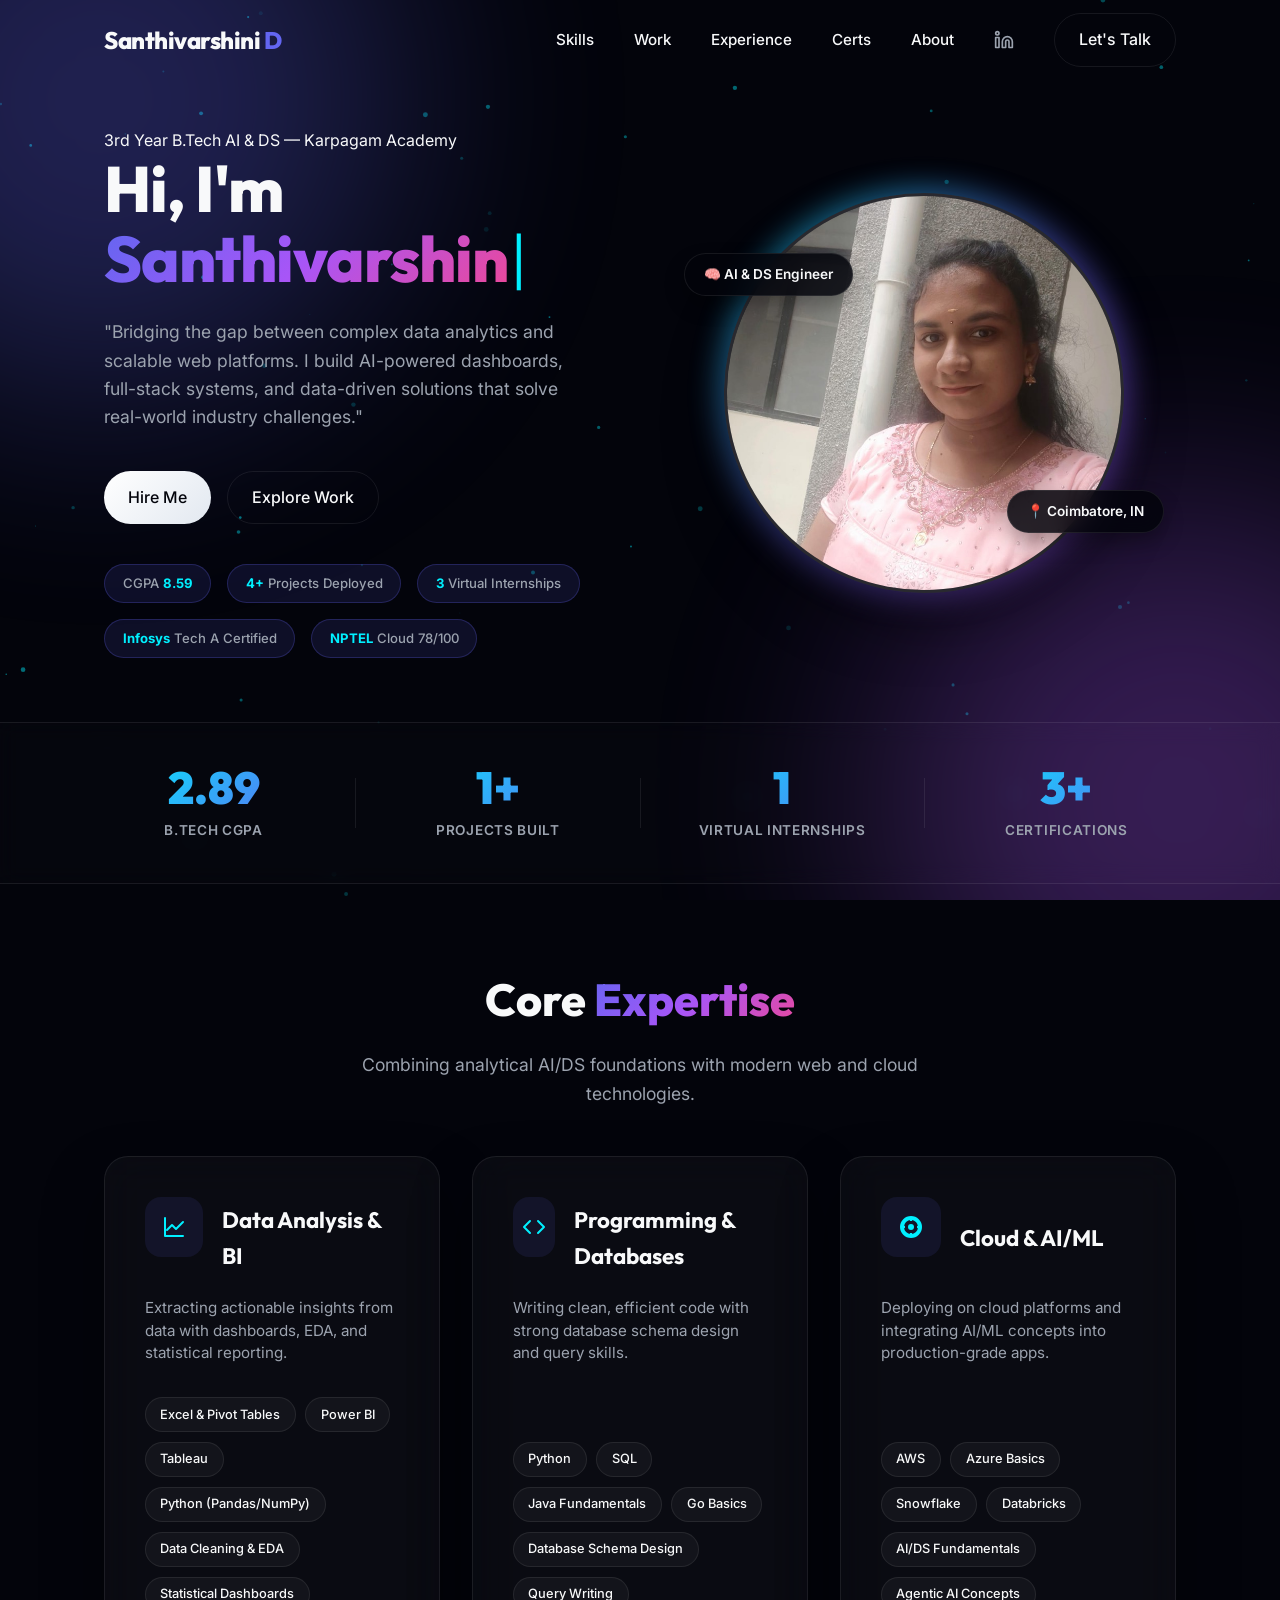
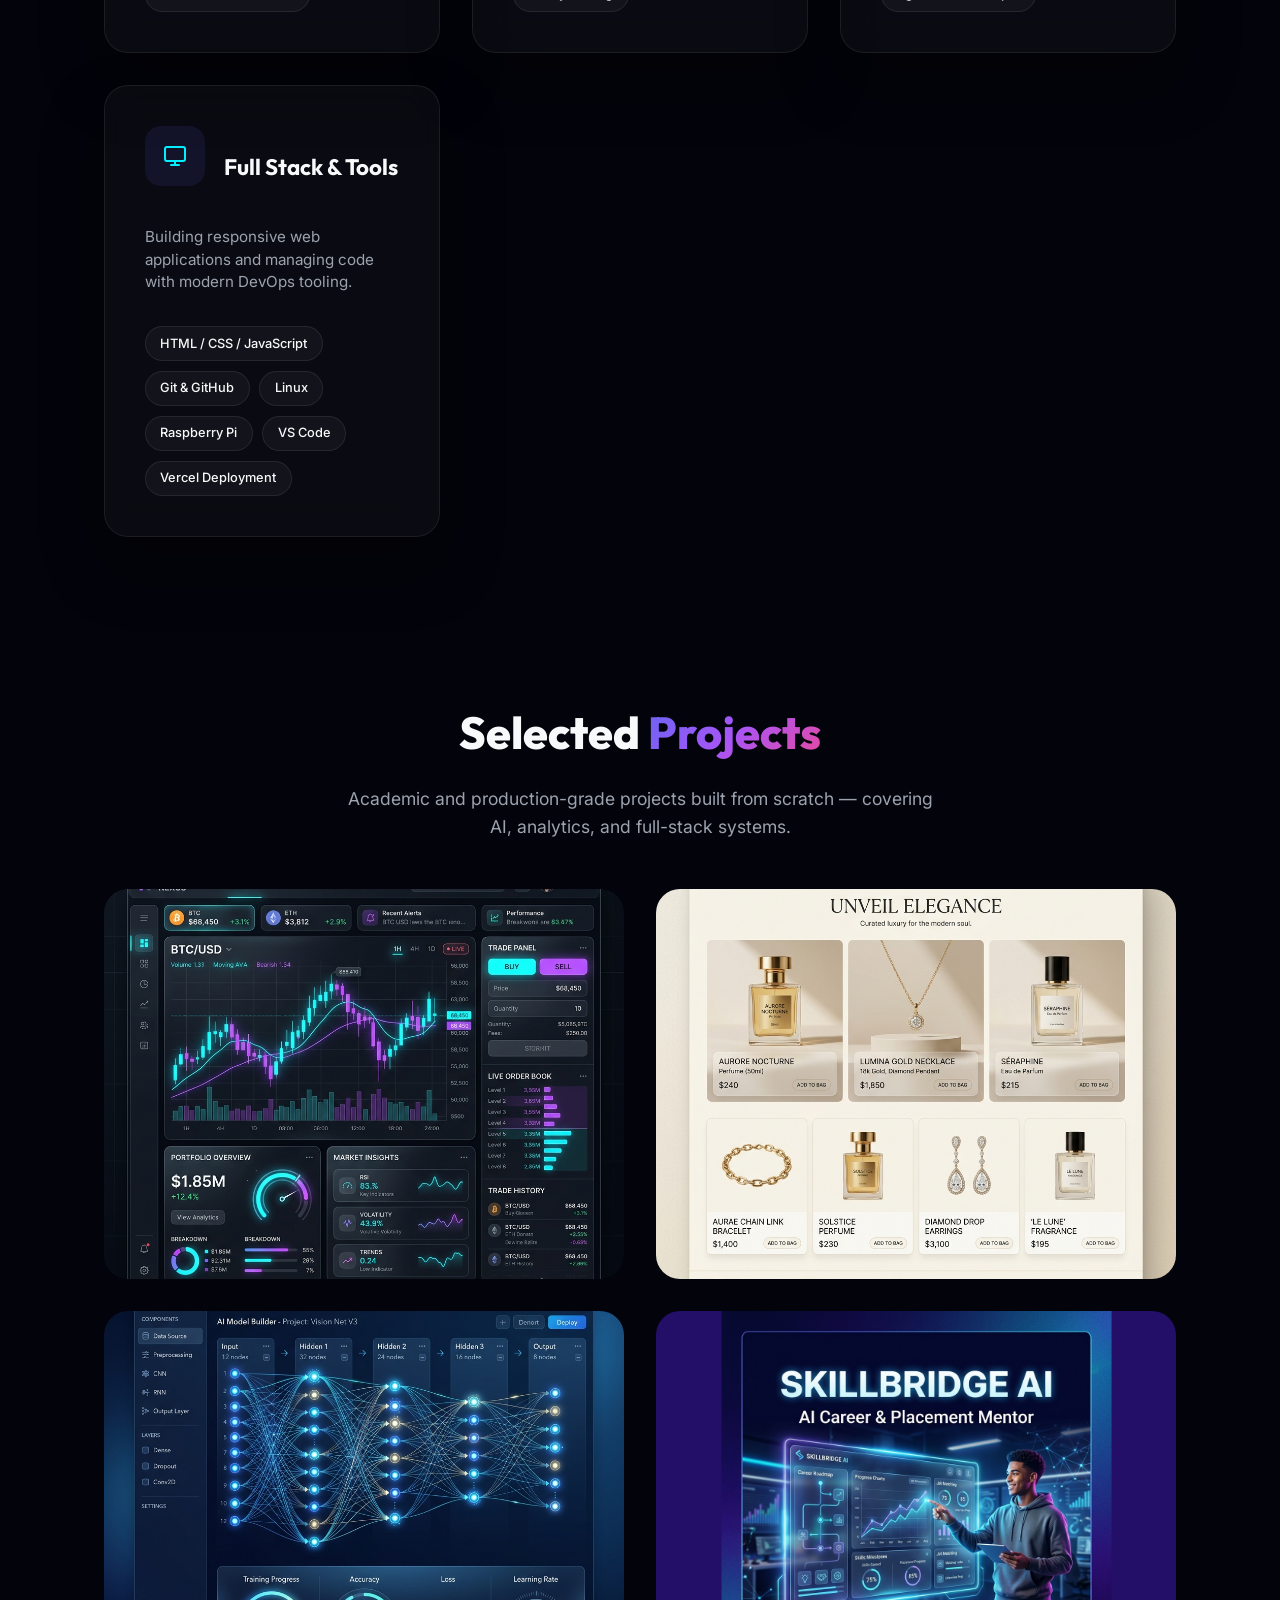
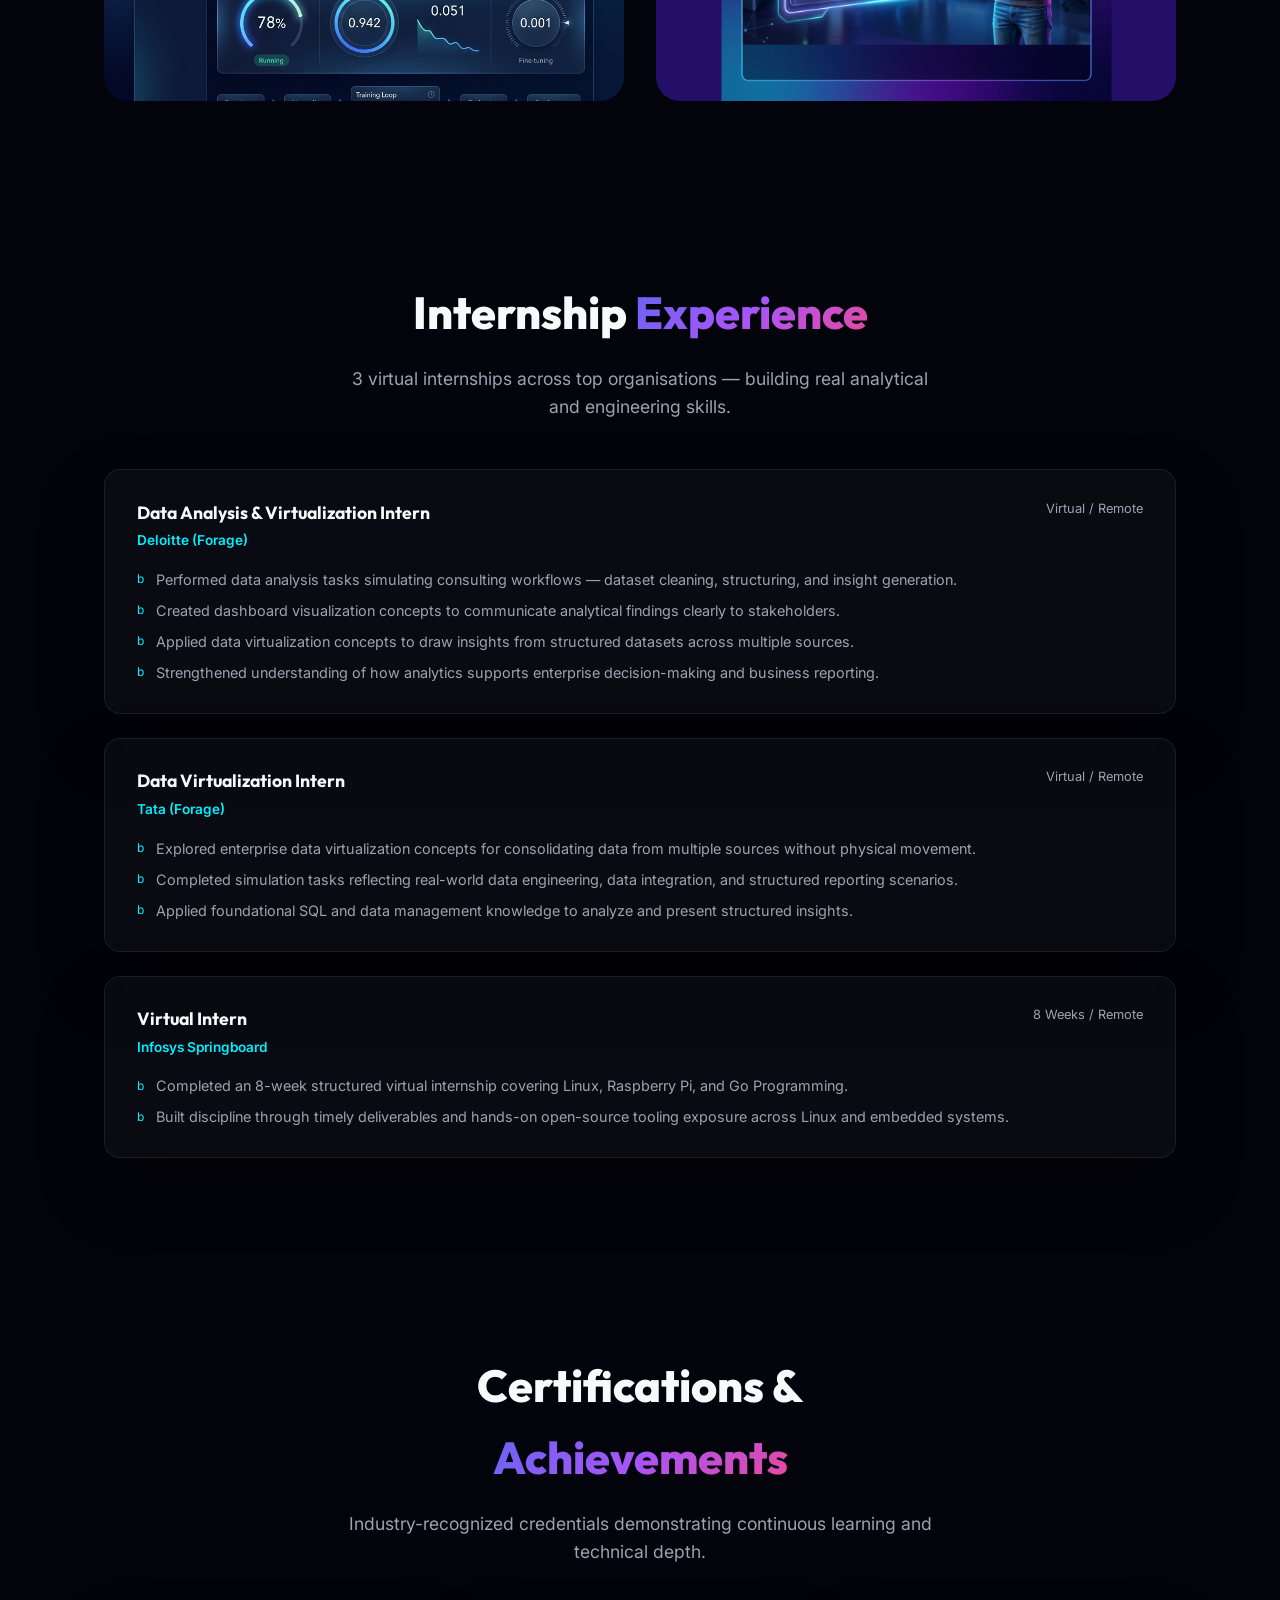
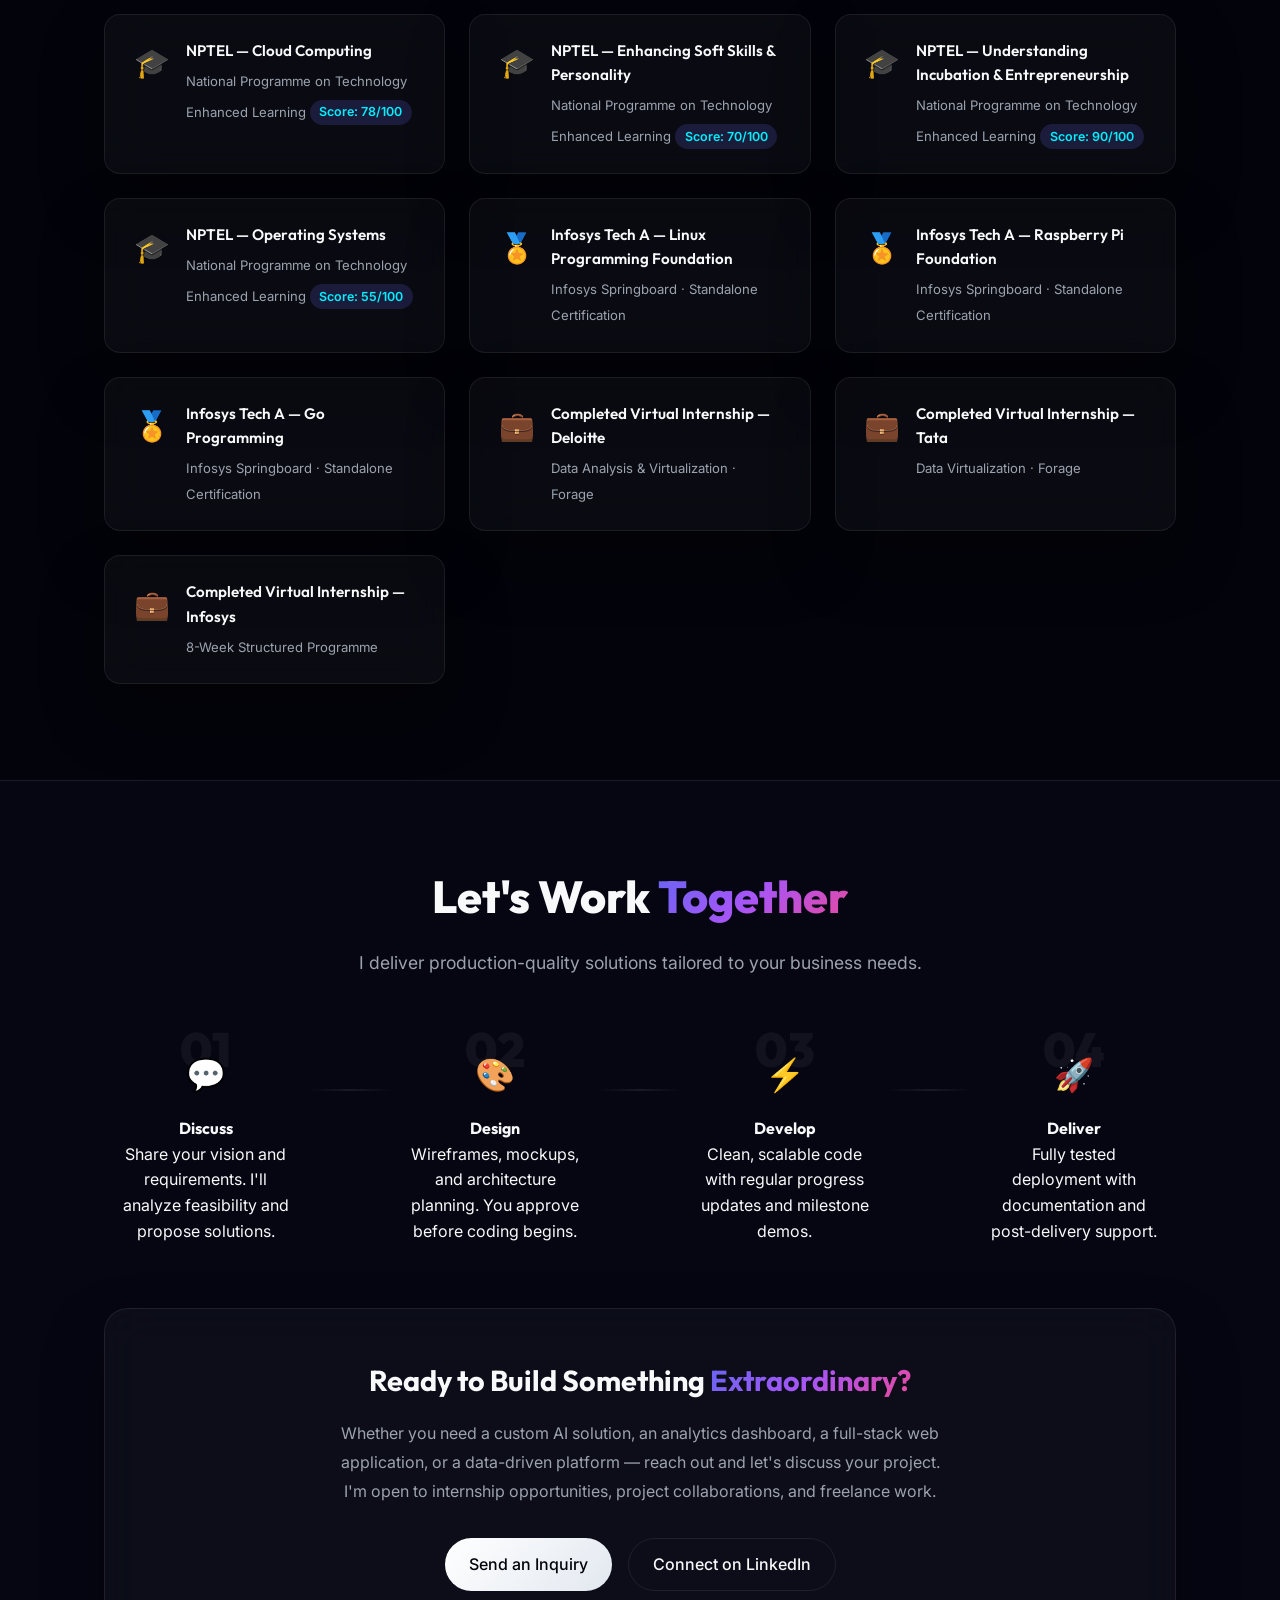
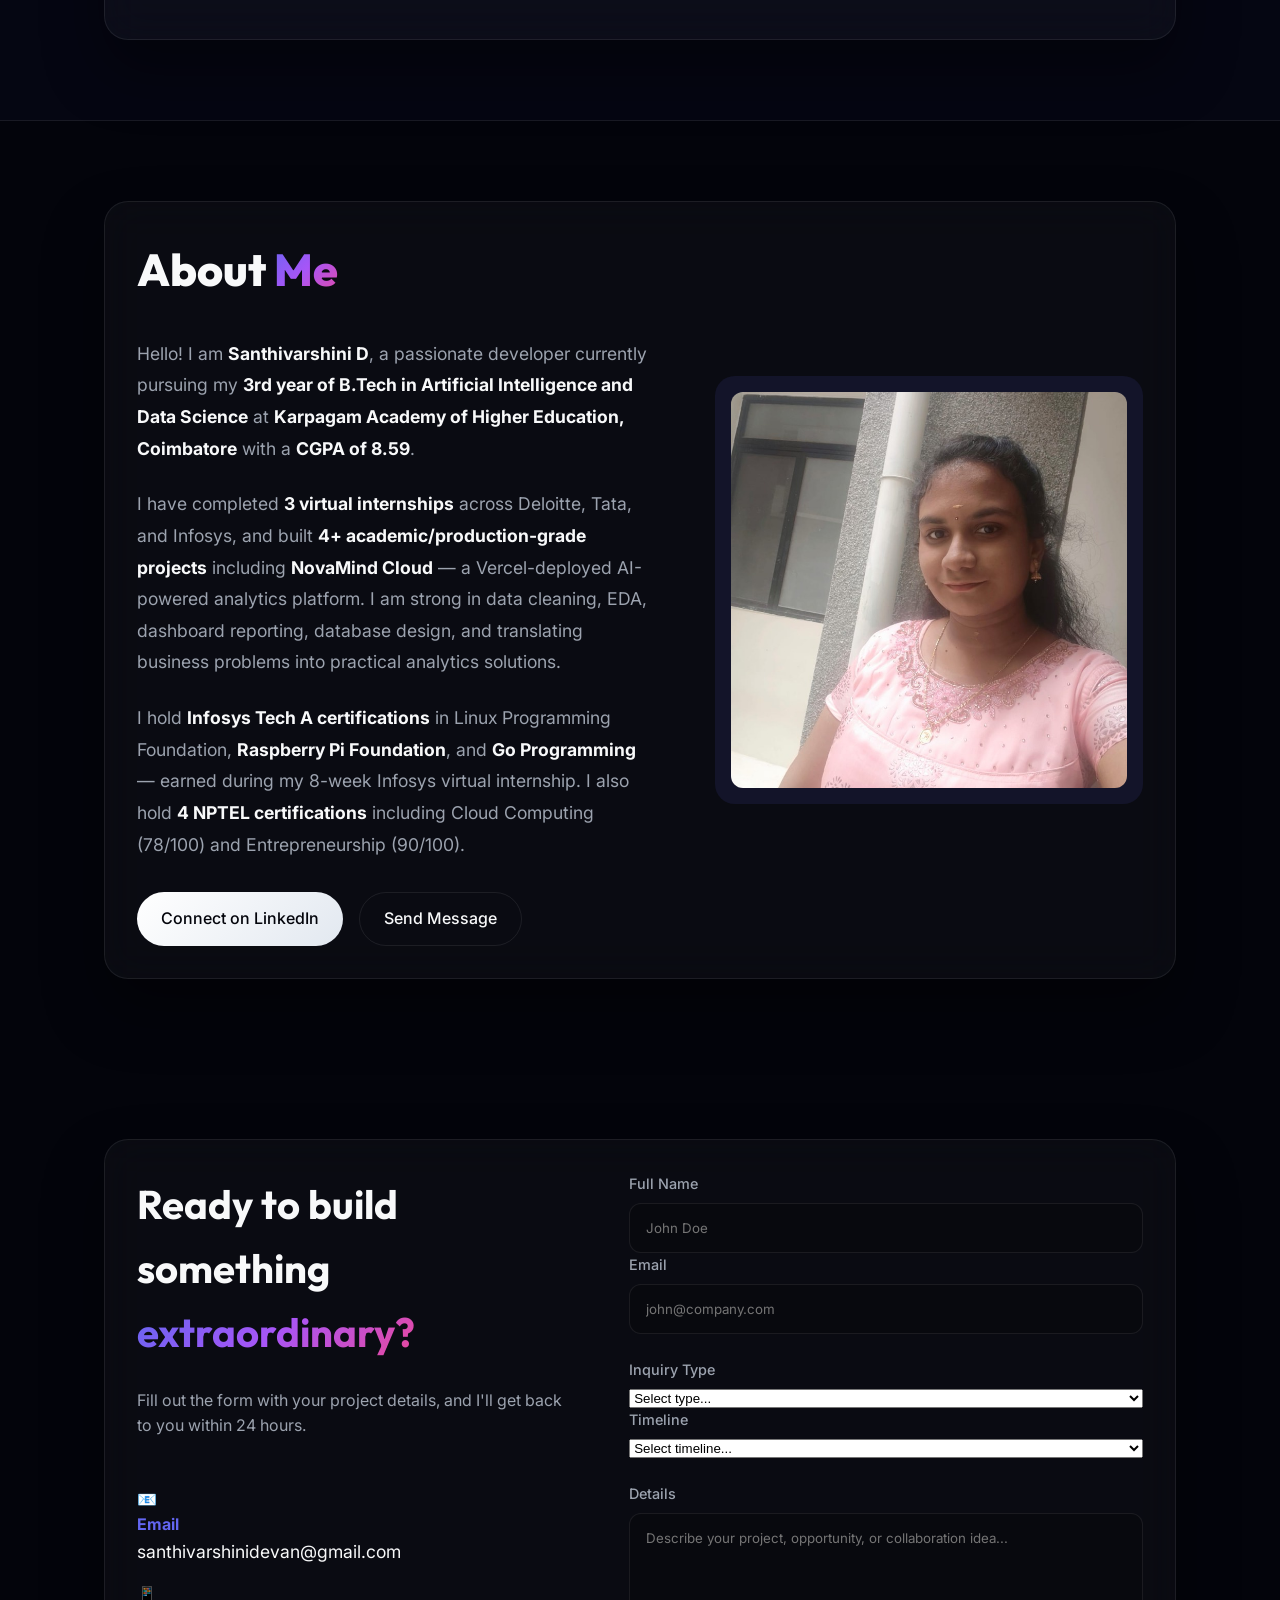
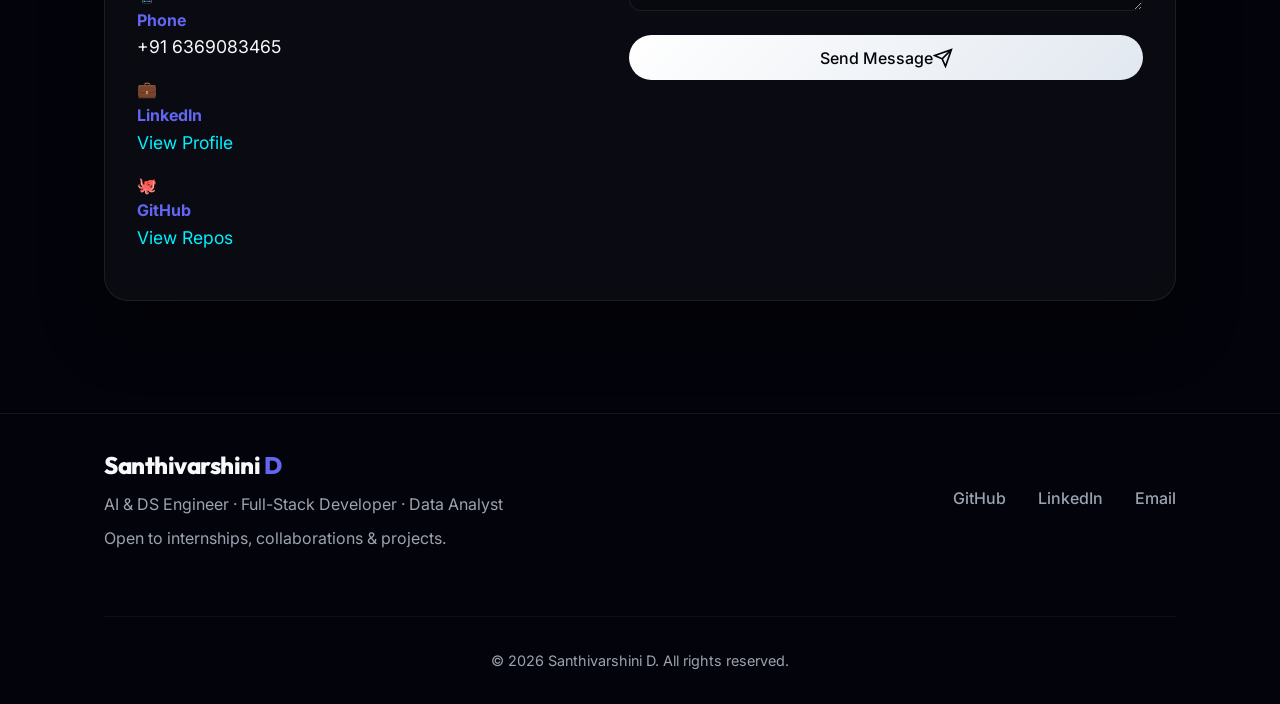
==== index.html @ 45c8119d "fix: Digital Civics MERN stack; Infosys Tech A certs as standalone" ====
<!DOCTYPE html>
<html lang="en" class="scroll-smooth">
<head>
    <meta charset="UTF-8">
    <meta name="viewport" content="width=device-width, initial-scale=1.0">
    <meta name="description" content="Santhivarshini D — AI & Data Science Engineer. Python, SQL, Power BI, Tableau, AWS, full-stack developer. CGPA 8.59 | Coimbatore, India.">
    <meta name="keywords" content="AI engineer, data scientist, web developer, Coimbatore, machine learning, full stack developer, Python developer India, NovaMind Cloud">
    <meta name="author" content="Santhivarshini D">
    
    <!-- Open Graph / LinkedIn -->
    <meta property="og:type" content="website">
    <meta property="og:url" content="https://portfolio-eight-sepia-17.vercel.app/">
    <meta property="og:title" content="Santhivarshini D | AI & Data Science Engineer">
    <meta property="og:description" content="3rd-year B.Tech AI & DS student with hands-on experience in Python, SQL, Power BI, Tableau, AWS, and full-stack development. NovaMind Cloud creator.">
    <meta property="og:image" content="https://dsv2007.github.io/portfolio/profile_avatar.jpg">
    
    <!-- Twitter Card -->
    <meta name="twitter:card" content="summary_large_image">
    <meta name="twitter:title" content="Santhivarshini D | AI & Data Science Engineer">
    <meta name="twitter:description" content="AI/ML solutions, data dashboards, and full-stack web apps.">
    <meta name="twitter:image" content="https://dsv2007.github.io/portfolio/profile_avatar.jpg">
    
    <!-- Canonical -->
    <link rel="canonical" href="https://portfolio-eight-sepia-17.vercel.app/">
    
    <title>Santhivarshini D | AI & Data Science Engineer</title>
    
    <!-- JSON-LD Structured Data -->
    <script type="application/ld+json">
    {
        "@context": "https://schema.org",
        "@type": "Person",
        "name": "Santhivarshini D",
        "url": "https://portfolio-eight-sepia-17.vercel.app/",
        "image": "https://dsv2007.github.io/portfolio/profile_avatar.jpg",
        "jobTitle": "AI & Data Science Engineer",
        "alumniOf": {
            "@type": "EducationalOrganization",
            "name": "Karpagam Academy of Higher Education"
        },
        "knowsAbout": ["Artificial Intelligence", "Data Science", "Machine Learning", "Web Development", "Python", "SQL", "Power BI"],
        "sameAs": [
            "https://www.linkedin.com/in/santhivarshini-d-66b705324",
            "https://github.com/dsv2007"
        ]
    }
    </script>
    
    <!-- Google Fonts -->
    <link rel="preconnect" href="https://fonts.googleapis.com">
    <link rel="preconnect" href="https://fonts.gstatic.com" crossorigin>
    <link href="https://fonts.googleapis.com/css2?family=Inter:wght@300;400;500;600&family=Outfit:wght@400;600;800;900&display=swap" rel="stylesheet">
    <!-- Local CSS -->
    <link rel="stylesheet" href="css/style.css">

    <style>
        /* Certifications Section */
        .certifications { padding: 6rem 0; }
        .cert-grid {
            display: grid;
            grid-template-columns: repeat(auto-fill, minmax(280px, 1fr));
            gap: 1.5rem;
            margin-top: 3rem;
        }
        .cert-card {
            padding: 1.5rem 1.8rem;
            border-radius: 1rem;
            display: flex;
            align-items: flex-start;
            gap: 1rem;
            transition: transform 0.3s ease, box-shadow 0.3s ease;
        }
        .cert-card:hover { transform: translateY(-4px); box-shadow: 0 8px 30px rgba(99,102,241,0.25); }
        .cert-icon { font-size: 1.8rem; flex-shrink: 0; margin-top: 0.1rem; }
        .cert-body { flex: 1; }
        .cert-body strong { display: block; font-family: 'Outfit', sans-serif; font-weight: 600; color: var(--text-main); margin-bottom: 0.3rem; font-size: 0.95rem; }
        .cert-body span { font-size: 0.82rem; color: var(--text-muted); }
        .cert-score { display: inline-block; margin-top: 0.4rem; font-size: 0.78rem; padding: 0.15rem 0.6rem; border-radius: 999px; background: rgba(99,102,241,0.18); color: var(--accent-neon); font-weight: 600; }

        /* Internship Section */
        .internships { padding: 6rem 0; }
        .intern-list { display: flex; flex-direction: column; gap: 1.5rem; margin-top: 3rem; }
        .intern-card { padding: 1.8rem 2rem; border-radius: 1rem; }
        .intern-header { display: flex; justify-content: space-between; align-items: flex-start; flex-wrap: wrap; gap: 0.5rem; margin-bottom: 1rem; }
        .intern-title { font-family: 'Outfit', sans-serif; font-size: 1.1rem; font-weight: 700; color: var(--text-main); }
        .intern-company { font-size: 0.85rem; color: var(--accent-neon); font-weight: 600; margin-top: 0.2rem; }
        .intern-meta { font-size: 0.8rem; color: var(--text-muted); text-align: right; }
        .intern-card ul { list-style: none; padding: 0; margin: 0; display: flex; flex-direction: column; gap: 0.5rem; }
        .intern-card ul li { font-size: 0.9rem; color: var(--text-muted); padding-left: 1.2rem; position: relative; }
        .intern-card ul li::before { content: 'b'; position: absolute; left: 0; color: var(--accent-neon); font-size: 0.75rem; top: 0.1rem; }

        /* Hire Me CTA Box */
        .hire-cta-box {
            margin-top: 3rem;
            padding: 3rem 2.5rem;
            border-radius: 1.5rem;
            text-align: center;
        }
        .hire-cta-box h3 { font-family: 'Outfit', sans-serif; font-size: 1.8rem; color: var(--text-main); margin-bottom: 1rem; }
        .hire-cta-box p { color: var(--text-muted); max-width: 600px; margin: 0 auto 2rem; line-height: 1.8; }
        .hire-cta-box .btn-group { display: flex; gap: 1rem; justify-content: center; flex-wrap: wrap; }

        /* Achievement pills */
        .achievements-bar { display: flex; flex-wrap: wrap; gap: 1rem; margin-top: 2.5rem; }
        .achievement-pill { padding: 0.5rem 1.1rem; border-radius: 999px; background: rgba(99,102,241,0.12); border: 1px solid rgba(99,102,241,0.25); font-size: 0.82rem; color: var(--text-muted); font-weight: 500; }
        .achievement-pill span { color: var(--accent-neon); font-weight: 700; }
    </style>
</head>
<body>
    <!-- Particle Canvas Background -->
    <canvas id="particle-canvas"></canvas>

    <!-- Abstract Ambient Background -->
    <div class="ambient-bg">
        <div class="glow glow-1"></div>
        <div class="glow glow-2"></div>
    </div>

    <!-- Page Load Overlay -->
    <div class="page-loader" id="pageLoader">
        <div class="loader-content">
            <div class="loader-ring"></div>
            <span class="loader-text">S<span class="gradient-text">D</span></span>
        </div>
    </div>

    <!-- Header / Navbar -->
    <header class="navbar" id="navbar">
        <div class="container nav-container">
            <a href="#" class="logo">Santhivarshini<span> D</span></a>
            <nav class="nav-links">
                <a href="#services">Skills</a>
                <a href="#portfolio">Work</a>
                <a href="#internships">Experience</a>
                <a href="#certifications">Certs</a>
                <a href="#about">About</a>
                <a href="https://www.linkedin.com/in/santhivarshini-d-66b705324" target="_blank" class="nav-linkedin-link" title="LinkedIn Profile">
                    <svg width="20" height="20" viewBox="0 0 24 24" fill="none" stroke="currentColor" stroke-width="2" stroke-linecap="round" stroke-linejoin="round"><path d="M16 8a6 6 0 0 1 6 6v7h-4v-7a2 2 0 0 0-2-2 2 2 0 0 0-2 2v7h-4v-7a6 6 0 0 1 6-6z"/><rect x="2" y="9" width="4" height="12"/><circle cx="4" cy="4" r="2"/></svg>
                </a>
                <a href="#contact" class="btn btn-outline">Let's Talk</a>
            </nav>
            <div class="mobile-menu-btn">
                <span></span>
                <span></span>
                <span></span>
            </div>
        </div>
    </header>

    <!-- Hero Section -->
    <section id="hero" class="hero">
        <div class="container hero-content">
            <div class="hero-text reveal-up">
                <div class="available-badge">
                    <span class="pulse-dot"></span>
                    <span>3rd Year B.Tech AI &amp; DS — Karpagam Academy</span>
                </div>
                <h1 class="hero-title">Hi, I'm <br><span class="gradient-text" id="typewriter"></span><span class="type-cursor">|</span></h1>
                <p class="hero-subtitle">"Bridging the gap between complex data analytics and scalable web platforms. I build AI-powered dashboards, full-stack systems, and data-driven solutions that solve real-world industry challenges."</p>
                <div class="hero-cta">
                    <a href="#hire-me" class="btn btn-primary btn-glow">Hire Me</a>
                    <a href="#portfolio" class="btn btn-secondary">Explore Work</a>
                </div>
                <div class="achievements-bar">
                    <div class="achievement-pill">CGPA <span>8.59</span></div>
                    <div class="achievement-pill"><span>4+</span> Projects Deployed</div>
                    <div class="achievement-pill"><span>3</span> Virtual Internships</div>
                    <div class="achievement-pill"><span>Infosys</span> Tech A Certified</div>
                    <div class="achievement-pill"><span>NPTEL</span> Cloud 78/100</div>
                </div>
            </div>
            <div class="hero-visual reveal-up" style="transition-delay: 0.2s;">
                <div class="profile-card-wrapper">
                    <div class="profile-glow-ring"></div>
                    <div class="glass-card profile-card">
                        <img src="profile_avatar.jpg" alt="Santhivarshini D" class="profile-img">
                    </div>
                    <div class="floating-badge badge-top">
                        <span>&#x1F9E0; AI &amp; DS Engineer</span>
                    </div>
                    <div class="floating-badge badge-bottom">
                        <span>&#x1F4CD; Coimbatore, IN</span>
                    </div>
                </div>
            </div>
        </div>
    </section>

    <!-- Metrics Section -->
    <section id="metrics" class="metrics-bar">
        <div class="container metrics-container reveal-up">
            <div class="metric-item">
                <strong class="metric-value" data-target="8.59" data-decimal="true">0</strong>
                <span class="metric-label">B.Tech CGPA</span>
            </div>
            <div class="metric-divider"></div>
            <div class="metric-item">
                <strong class="metric-value" data-target="4" data-suffix="+">0</strong>
                <span class="metric-label">Projects Built</span>
            </div>
            <div class="metric-divider"></div>
            <div class="metric-item">
                <strong class="metric-value" data-target="3" data-suffix="">0</strong>
                <span class="metric-label">Virtual Internships</span>
            </div>
            <div class="metric-divider"></div>
            <div class="metric-item">
                <strong class="metric-value" data-target="10" data-suffix="+">0</strong>
                <span class="metric-label">Certifications</span>
            </div>
        </div>
    </section>

    <!-- Services & Expertise Section -->
    <section id="services" class="services">
        <div class="container">
            <div class="section-header reveal-up">
                <h2 class="section-title">Core <span class="gradient-text">Expertise</span></h2>
                <p class="section-desc">Combining analytical AI/DS foundations with modern web and cloud technologies.</p>
            </div>
            
            <div class="expertise-matrix">
                <!-- Data Analysis & BI -->
                <div class="expertise-card glass-card reveal-up tilt-card">
                    <div class="expertise-header">
                        <div class="icon-wrapper">
                            <svg width="24" height="24" viewBox="0 0 24 24" fill="none" class="neon-icon"><path d="M21 21H3V3m18 4l-7 7-4-4-5 5" stroke="currentColor" stroke-width="2" stroke-linecap="round" stroke-linejoin="round"/></svg>
                        </div>
                        <h3>Data Analysis &amp; BI</h3>
                    </div>
                    <p class="expertise-desc">Extracting actionable insights from data with dashboards, EDA, and statistical reporting.</p>
                    <div class="skills-list">
                        <span class="skill-tag">Excel &amp; Pivot Tables</span>
                        <span class="skill-tag">Power BI</span>
                        <span class="skill-tag">Tableau</span>
                        <span class="skill-tag">Python (Pandas/NumPy)</span>
                        <span class="skill-tag">Data Cleaning &amp; EDA</span>
                        <span class="skill-tag">Statistical Dashboards</span>
                    </div>
                </div>
                
                <!-- Programming & Databases -->
                <div class="expertise-card glass-card reveal-up tilt-card" style="transition-delay: 0.1s;">
                    <div class="expertise-header">
                        <div class="icon-wrapper">
                            <svg width="24" height="24" viewBox="0 0 24 24" fill="none" class="neon-icon"><path d="M16 18l6-6-6-6M8 6l-6 6 6 6" stroke="currentColor" stroke-width="2" stroke-linecap="round" stroke-linejoin="round"/></svg>
                        </div>
                        <h3>Programming &amp; Databases</h3>
                    </div>
                    <p class="expertise-desc">Writing clean, efficient code with strong database schema design and query skills.</p>
                    <div class="skills-list">
                        <span class="skill-tag">Python</span>
                        <span class="skill-tag">SQL</span>
                        <span class="skill-tag">Java Fundamentals</span>
                        <span class="skill-tag">Go Basics</span>
                        <span class="skill-tag">Database Schema Design</span>
                        <span class="skill-tag">Query Writing</span>
                    </div>
                </div>
                
                <!-- Cloud & AI/ML -->
                <div class="expertise-card glass-card reveal-up tilt-card" style="transition-delay: 0.2s;">
                    <div class="expertise-header">
                        <div class="icon-wrapper">
                            <svg width="24" height="24" viewBox="0 0 24 24" fill="none" class="neon-icon"><path d="M12 2a10 10 0 1 0 10 10A10 10 0 0 0 12 2zm0 18a8 8 0 1 1 8-8 8 8 0 0 1-8 8z" stroke="currentColor" stroke-width="2"/><circle cx="12" cy="12" r="3" fill="currentColor"/><path d="M12 2v4M12 18v4M2 12h4M18 12h4" stroke="currentColor" stroke-width="2"/></svg>
                        </div>
                        <h3>Cloud &amp; AI/ML</h3>
                    </div>
                    <p class="expertise-desc">Deploying on cloud platforms and integrating AI/ML concepts into production-grade apps.</p>
                    <div class="skills-list">
                        <span class="skill-tag">AWS</span>
                        <span class="skill-tag">Azure Basics</span>
                        <span class="skill-tag">Snowflake</span>
                        <span class="skill-tag">Databricks</span>
                        <span class="skill-tag">AI/DS Fundamentals</span>
                        <span class="skill-tag">Agentic AI Concepts</span>
                    </div>
                </div>

                <!-- Full Stack & Tools -->
                <div class="expertise-card glass-card reveal-up tilt-card" style="transition-delay: 0.3s;">
                    <div class="expertise-header">
                        <div class="icon-wrapper">
                            <svg width="24" height="24" viewBox="0 0 24 24" fill="none" class="neon-icon"><rect x="2" y="3" width="20" height="14" rx="2" stroke="currentColor" stroke-width="2"/><path d="M8 21h8M12 17v4" stroke="currentColor" stroke-width="2" stroke-linecap="round"/></svg>
                        </div>
                        <h3>Full Stack &amp; Tools</h3>
                    </div>
                    <p class="expertise-desc">Building responsive web applications and managing code with modern DevOps tooling.</p>
                    <div class="skills-list">
                        <span class="skill-tag">HTML / CSS / JavaScript</span>
                        <span class="skill-tag">Git &amp; GitHub</span>
                        <span class="skill-tag">Linux</span>
                        <span class="skill-tag">Raspberry Pi</span>
                        <span class="skill-tag">VS Code</span>
                        <span class="skill-tag">Vercel Deployment</span>
                    </div>
                </div>
            </div>
        </div>
    </section>

    <!-- Portfolio / Projects Section -->
    <section id="portfolio" class="portfolio">
        <div class="container">
            <div class="section-header reveal-up">
                <h2 class="section-title">Selected <span class="gradient-text">Projects</span></h2>
                <p class="section-desc">Academic and production-grade projects built from scratch — covering AI, analytics, and full-stack systems.</p>
            </div>
            <div class="portfolio-grid">
                <!-- NovaMind Cloud -->
                <div class="portfolio-item reveal-up tilt-card">
                    <img src="projects/nova/thumbnail.png" alt="NovaMind Cloud — AI-Powered BI Analytics Dashboard" loading="lazy">
                    <div class="portfolio-overlay">
                        <div class="portfolio-content">
                            <h3>NovaMind Cloud</h3>
                            <p>AI-Powered BI &amp; Analytics Dashboard</p>
                            <a href="#portfolio" class="btn btn-outline-light view-project-btn" data-project="nova">View Project</a>
                        </div>
                    </div>
                </div>
                <!-- E-Voting System -->
                <div class="portfolio-item reveal-up tilt-card" style="transition-delay: 0.1s;">
                    <img src="projects/aura/thumbnail.png" alt="E-Voting System — Python SQL Full Stack" loading="lazy">
                    <div class="portfolio-overlay">
                        <div class="portfolio-content">
                            <h3>E-Voting System</h3>
                            <p>Python / SQL / Full-Stack</p>
                            <a href="#portfolio" class="btn btn-outline-light view-project-btn" data-project="evoting">View Project</a>
                        </div>
                    </div>
                </div>
                <!-- Digital Civics System -->
                <div class="portfolio-item reveal-up tilt-card" style="transition-delay: 0.2s;">
                    <img src="projects/synapse/thumbnail.png" alt="Digital Civics System — MERN Stack" loading="lazy">
                    <div class="portfolio-overlay">
                        <div class="portfolio-content">
                            <h3>Digital Civics System</h3>
                            <p>MongoDB / Express / React / Node.js</p>
                            <a href="#portfolio" class="btn btn-outline-light view-project-btn" data-project="civics">View Project</a>
                        </div>
                    </div>
                </div>
                <!-- Personal Portfolio -->
                <div class="portfolio-item reveal-up tilt-card">
                    <img src="projects/skillbridge/thumbnail.png" alt="Personal Portfolio Website" loading="lazy">
                    <div class="portfolio-overlay">
                        <div class="portfolio-content">
                            <h3>Personal Portfolio</h3>
                            <p>HTML / CSS / JavaScript / GitHub</p>
                            <a href="#portfolio" class="btn btn-outline-light view-project-btn" data-project="portfolio">View Project</a>
                        </div>
                    </div>
                </div>
            </div>
        </div>
    </section>

    <!-- Internship Experience Section -->
    <section id="internships" class="internships">
        <div class="container">
            <div class="section-header reveal-up">
                <h2 class="section-title">Internship <span class="gradient-text">Experience</span></h2>
                <p class="section-desc">3 virtual internships across top organisations — building real analytical and engineering skills.</p>
            </div>
            <div class="intern-list">
                <!-- Deloitte -->
                <div class="intern-card glass-card reveal-up">
                    <div class="intern-header">
                        <div>
                            <div class="intern-title">Data Analysis &amp; Virtualization Intern</div>
                            <div class="intern-company">Deloitte (Forage)</div>
                        </div>
                        <div class="intern-meta">Virtual / Remote</div>
                    </div>
                    <ul>
                        <li>Performed data analysis tasks simulating consulting workflows — dataset cleaning, structuring, and insight generation.</li>
                        <li>Created dashboard visualization concepts to communicate analytical findings clearly to stakeholders.</li>
                        <li>Applied data virtualization concepts to draw insights from structured datasets across multiple sources.</li>
                        <li>Strengthened understanding of how analytics supports enterprise decision-making and business reporting.</li>
                    </ul>
                </div>
                <!-- Tata -->
                <div class="intern-card glass-card reveal-up" style="transition-delay: 0.1s;">
                    <div class="intern-header">
                        <div>
                            <div class="intern-title">Data Virtualization Intern</div>
                            <div class="intern-company">Tata (Forage)</div>
                        </div>
                        <div class="intern-meta">Virtual / Remote</div>
                    </div>
                    <ul>
                        <li>Explored enterprise data virtualization concepts for consolidating data from multiple sources without physical movement.</li>
                        <li>Completed simulation tasks reflecting real-world data engineering, data integration, and structured reporting scenarios.</li>
                        <li>Applied foundational SQL and data management knowledge to analyze and present structured insights.</li>
                    </ul>
                </div>
                <!-- Infosys -->
                <div class="intern-card glass-card reveal-up" style="transition-delay: 0.2s;">
                    <div class="intern-header">
                        <div>
                            <div class="intern-title">Virtual Intern</div>
                            <div class="intern-company">Infosys Springboard</div>
                        </div>
                        <div class="intern-meta">8 Weeks / Remote</div>
                    </div>
                    <ul>
                        <li>Completed an 8-week structured virtual internship covering Linux, Raspberry Pi, and Go Programming.</li>
                        <li>Built discipline through timely deliverables and hands-on open-source tooling exposure across Linux and embedded systems.</li>
                    </ul>
                </div>
            </div>
        </div>
    </section>

    <!-- Certifications & Achievements Section -->
    <section id="certifications" class="certifications">
        <div class="container">
            <div class="section-header reveal-up">
                <h2 class="section-title">Certifications &amp; <span class="gradient-text">Achievements</span></h2>
                <p class="section-desc">Industry-recognized credentials demonstrating continuous learning and technical depth.</p>
            </div>
            <div class="cert-grid reveal-up">
                <div class="cert-card glass-card">
                    <div class="cert-icon">&#x1F393;</div>
                    <div class="cert-body">
                        <strong>NPTEL — Cloud Computing</strong>
                        <span>National Programme on Technology Enhanced Learning</span>
                        <div class="cert-score">Score: 78/100</div>
                    </div>
                </div>
                <div class="cert-card glass-card">
                    <div class="cert-icon">&#x1F393;</div>
                    <div class="cert-body">
                        <strong>NPTEL — Enhancing Soft Skills &amp; Personality</strong>
                        <span>National Programme on Technology Enhanced Learning</span>
                        <div class="cert-score">Score: 70/100</div>
                    </div>
                </div>
                <div class="cert-card glass-card">
                    <div class="cert-icon">&#x1F393;</div>
                    <div class="cert-body">
                        <strong>NPTEL — Understanding Incubation &amp; Entrepreneurship</strong>
                        <span>National Programme on Technology Enhanced Learning</span>
                        <div class="cert-score">Score: 90/100</div>
                    </div>
                </div>
                <div class="cert-card glass-card">
                    <div class="cert-icon">&#x1F393;</div>
                    <div class="cert-body">
                        <strong>NPTEL — Operating Systems</strong>
                        <span>National Programme on Technology Enhanced Learning</span>
                        <div class="cert-score">Score: 55/100</div>
                    </div>
                </div>
                <div class="cert-card glass-card">
                    <div class="cert-icon">&#x1F3C5;</div>
                    <div class="cert-body">
                        <strong>Infosys Tech A — Linux Programming Foundation</strong>
                        <span>Infosys Springboard · Standalone Certification</span>
                    </div>
                </div>
                <div class="cert-card glass-card">
                    <div class="cert-icon">&#x1F3C5;</div>
                    <div class="cert-body">
                        <strong>Infosys Tech A — Raspberry Pi Foundation</strong>
                        <span>Infosys Springboard · Standalone Certification</span>
                    </div>
                </div>
                <div class="cert-card glass-card">
                    <div class="cert-icon">&#x1F3C5;</div>
                    <div class="cert-body">
                        <strong>Infosys Tech A — Go Programming</strong>
                        <span>Infosys Springboard · Standalone Certification</span>
                    </div>
                </div>
                <div class="cert-card glass-card">
                    <div class="cert-icon">&#x1F4BC;</div>
                    <div class="cert-body">
                        <strong>Completed Virtual Internship — Deloitte</strong>
                        <span>Data Analysis &amp; Virtualization · Forage</span>
                    </div>
                </div>
                <div class="cert-card glass-card">
                    <div class="cert-icon">&#x1F4BC;</div>
                    <div class="cert-body">
                        <strong>Completed Virtual Internship — Tata</strong>
                        <span>Data Virtualization · Forage</span>
                    </div>
                </div>
                <div class="cert-card glass-card">
                    <div class="cert-icon">&#x1F4BC;</div>
                    <div class="cert-body">
                        <strong>Completed Virtual Internship — Infosys</strong>
                        <span>8-Week Structured Programme</span>
                    </div>
                </div>
            </div>
        </div>
    </section>

    <!-- Hire Me CTA Section (pricing removed) -->
    <section id="hire-me" class="hire-me-section">
        <div class="container">
            <div class="section-header reveal-up">
                <h2 class="section-title">Let's Work <span class="gradient-text">Together</span></h2>
                <p class="section-desc">I deliver production-quality solutions tailored to your business needs.</p>
            </div>

            <!-- Process Steps -->
            <div class="process-steps reveal-up">
                <div class="process-step">
                    <div class="step-number">01</div>
                    <div class="step-icon">&#x1F4AC;</div>
                    <h4>Discuss</h4>
                    <p>Share your vision and requirements. I'll analyze feasibility and propose solutions.</p>
                </div>
                <div class="process-connector"></div>
                <div class="process-step">
                    <div class="step-number">02</div>
                    <div class="step-icon">&#x1F3A8;</div>
                    <h4>Design</h4>
                    <p>Wireframes, mockups, and architecture planning. You approve before coding begins.</p>
                </div>
                <div class="process-connector"></div>
                <div class="process-step">
                    <div class="step-number">03</div>
                    <div class="step-icon">&#x26A1;</div>
                    <h4>Develop</h4>
                    <p>Clean, scalable code with regular progress updates and milestone demos.</p>
                </div>
                <div class="process-connector"></div>
                <div class="process-step">
                    <div class="step-number">04</div>
                    <div class="step-icon">&#x1F680;</div>
                    <h4>Deliver</h4>
                    <p>Fully tested deployment with documentation and post-delivery support.</p>
                </div>
            </div>

            <!-- CTA Box (replaces pricing) -->
            <div class="hire-cta-box glass-card reveal-up">
                <h3>Ready to Build Something <span class="gradient-text">Extraordinary?</span></h3>
                <p>Whether you need a custom AI solution, an analytics dashboard, a full-stack web application, or a data-driven platform — reach out and let's discuss your project. I'm open to internship opportunities, project collaborations, and freelance work.</p>
                <div class="btn-group">
                    <a href="#contact" class="btn btn-primary btn-glow">Send an Inquiry</a>
                    <a href="https://www.linkedin.com/in/santhivarshini-d-66b705324" target="_blank" class="btn btn-outline">Connect on LinkedIn</a>
                </div>
            </div>
        </div>
    </section>

    <!-- About Section -->
    <section id="about" class="about">
        <div class="container">
            <div class="about-wrapper glass-card reveal-up">
                <div class="about-content">
                    <h2 class="section-title" style="text-align: left; margin-bottom: 2rem;">About <span class="gradient-text">Me</span></h2>
                    <p class="about-text">
                        Hello! I am <strong>Santhivarshini D</strong>, a passionate developer currently pursuing my <strong>3rd year of B.Tech in Artificial Intelligence and Data Science</strong> at <strong>Karpagam Academy of Higher Education, Coimbatore</strong> with a <strong>CGPA of 8.59</strong>.
                    </p>
                    <p class="about-text">
                        I have completed <strong>3 virtual internships</strong> across Deloitte, Tata, and Infosys, and built <strong>4+ academic/production-grade projects</strong> including <strong>NovaMind Cloud</strong> — a Vercel-deployed AI-powered analytics platform. I am strong in data cleaning, EDA, dashboard reporting, database design, and translating business problems into practical analytics solutions.
                    </p>
                    <p class="about-text">
                        I hold <strong>Infosys Tech A certifications</strong> in Linux Programming Foundation, <strong>Raspberry Pi Foundation</strong>, and <strong>Go Programming</strong> — earned during my 8-week Infosys virtual internship. I also hold <strong>4 NPTEL certifications</strong> including Cloud Computing (78/100) and Entrepreneurship (90/100).
                    </p>
                    <div class="hero-cta" style="margin-top: 2rem; display: flex; gap: 1rem; flex-wrap: wrap;">
                        <a href="https://www.linkedin.com/in/santhivarshini-d-66b705324" target="_blank" class="btn btn-primary">Connect on LinkedIn</a>
                        <a href="#contact" class="btn btn-secondary">Send Message</a>
                    </div>
                </div>
                <div class="about-image">
                    <img src="profile_avatar.jpg" alt="Santhivarshini D" loading="lazy">
                </div>
            </div>
        </div>
    </section>

    <!-- Contact Section -->
    <section id="contact" class="contact">
        <div class="container">
            <div class="contact-wrapper glass-card reveal-up">
                <div class="contact-info">
                    <h2>Ready to build something<br><span class="gradient-text">extraordinary?</span></h2>
                    <p>Fill out the form with your project details, and I'll get back to you within 24 hours.</p>
                    <div class="contact-details">
                        <div class="contact-detail-item">
                            <span class="contact-icon">&#x1F4E7;</span>
                            <div>
                                <strong>Email</strong>
                                <p>santhivarshinidevan@gmail.com</p>
                            </div>
                        </div>
                        <div class="contact-detail-item">
                            <span class="contact-icon">&#x1F4F1;</span>
                            <div>
                                <strong>Phone</strong>
                                <p>+91 6369083465</p>
                            </div>
                        </div>
                        <div class="contact-detail-item">
                            <span class="contact-icon">&#x1F4BC;</span>
                            <div>
                                <strong>LinkedIn</strong>
                                <p><a href="https://www.linkedin.com/in/santhivarshini-d-66b705324" target="_blank" style="color: var(--accent-neon);">View Profile</a></p>
                            </div>
                        </div>
                        <div class="contact-detail-item">
                            <span class="contact-icon">&#x1F419;</span>
                            <div>
                                <strong>GitHub</strong>
                                <p><a href="https://github.com/dsv2007" target="_blank" style="color: var(--accent-neon);">View Repos</a></p>
                            </div>
                        </div>
                    </div>
                </div>
                <div class="contact-form-container">
                    <form action="https://formsubmit.co/santhivarshinidevan@gmail.com" method="POST" class="contact-form" id="contactForm">
                        <input type="hidden" name="_subject" value="New Inquiry — Santhivarshini Portfolio">
                        <input type="hidden" name="_captcha" value="false">
                        <input type="hidden" name="_template" value="table">
                        <input type="hidden" name="_next" value="https://dsv2007.github.io/portfolio/thankyou.html">
                        
                        <div class="form-row">
                            <div class="input-group">
                                <label for="name">Full Name</label>
                                <input type="text" name="name" id="name" placeholder="John Doe" required>
                            </div>
                            <div class="input-group">
                                <label for="email">Email</label>
                                <input type="email" name="email" id="email" placeholder="john@company.com" required>
                            </div>
                        </div>
                        <div class="form-row">
                            <div class="input-group">
                                <label for="project-type">Inquiry Type</label>
                                <select name="project_type" id="project-type" required>
                                    <option value="" disabled selected>Select type...</option>
                                    <option value="Internship / Job Opportunity">Internship / Job Opportunity</option>
                                    <option value="Project Collaboration">Project Collaboration</option>
                                    <option value="Website Development">Website Development</option>
                                    <option value="AI/ML Solution">AI / Machine Learning Solution</option>
                                    <option value="Data Dashboard">Data Dashboard / Analytics</option>
                                    <option value="Full-Stack Web App">Full-Stack Web Application</option>
                                    <option value="Other">Other</option>
                                </select>
                            </div>
                            <div class="input-group">
                                <label for="budget">Timeline</label>
                                <select name="timeline" id="budget">
                                    <option value="" disabled selected>Select timeline...</option>
                                    <option value="Immediately">Immediately</option>
                                    <option value="Within 1 week">Within 1 week</option>
                                    <option value="Within 1 month">Within 1 month</option>
                                    <option value="Flexible">Flexible</option>
                                </select>
                            </div>
                        </div>
                        <div class="input-group">
                            <label for="message">Details</label>
                            <textarea name="message" id="message" rows="4" placeholder="Describe your project, opportunity, or collaboration idea..." required></textarea>
                        </div>
                        <button type="submit" class="btn btn-primary btn-glow w-100" id="submitBtn">
                            <span>Send Message</span>
                            <svg width="20" height="20" viewBox="0 0 24 24" fill="none" stroke="currentColor" stroke-width="2"><path d="M22 2L11 13M22 2l-7 20-4-9-9-4 20-7z"/></svg>
                        </button>
                    </form>
                </div>
            </div>
        </div>
    </section>

    <!-- Footer -->
    <footer class="footer">
        <div class="container footer-container">
            <div class="footer-brand">
                <a href="#" class="logo">Santhivarshini<span> D</span></a>
                <p>AI &amp; DS Engineer · Full-Stack Developer · Data Analyst</p>
                <p class="footer-tagline">Open to internships, collaborations &amp; projects.</p>
            </div>
            <div class="footer-links">
                <a href="https://github.com/dsv2007" target="_blank">GitHub</a>
                <a href="https://www.linkedin.com/in/santhivarshini-d-66b705324" target="_blank">LinkedIn</a>
                <a href="mailto:santhivarshinidevan@gmail.com">Email</a>
            </div>
            <div class="footer-copyright">
                <p>&copy; 2026 Santhivarshini D. All rights reserved.</p>
            </div>
        </div>
    </footer>

    <!-- Project Modal Overlay -->
    <div id="project-modal" class="modal">
        <div class="modal-backdrop"></div>
        <div class="modal-content glass-card">
            <button class="close-modal">&times;</button>
            <div class="modal-body">
                <div class="modal-image">
                    <img id="modal-img" src="" alt="Project Image">
                </div>
                <div class="modal-info">
                    <h2 id="modal-title" class="section-title" style="text-align: left; margin-bottom: 1rem; font-size: 2.2rem; color: var(--text-main);"></h2>
                    <p id="modal-desc" style="color: var(--text-muted); margin-bottom: 2rem; line-height: 1.8; font-size: 1.1rem;"></p>
                    
                    <div style="margin-bottom: 2rem;">
                        <h4 style="margin-bottom: 1rem; color: var(--text-main); font-family: 'Outfit', sans-serif;">Technologies:</h4>
                        <div id="modal-tags" style="display: flex; gap: 0.5rem; flex-wrap: wrap;"></div>
                    </div>

                    <div style="display: flex; gap: 1rem; margin-top: auto;">
                        <a href="#" id="modal-live-link" target="_blank" class="btn btn-primary">Live Site</a>
                        <a href="#" id="modal-github-link" target="_blank" class="btn btn-outline">GitHub Repo</a>
                    </div>
                </div>
            </div>
        </div>
    </div>

    <!-- Local JS -->
    <script src="js/main.js"></script>

    <script>
    // Updated project data matching resume
    window.projectData = {
        nova: {
            title: "NovaMind Cloud",
            desc: "A Vercel-hosted AI-powered analytics platform that converts datasets and AI-generated outputs into statistical summaries and dashboard-ready insights. Built using Python, Pandas, and NumPy for data cleaning, EDA, transformation, and analytical processing. Designed reporting workflows aligned with Power BI/Tableau-style dashboard presentation for faster decision-making.",
            tags: ["Python", "Pandas", "NumPy", "Power BI Style", "Vercel", "AI/ML"],
            img: "projects/nova/thumbnail.png",
            live: "#",
            github: "https://github.com/dsv2007"
        },
        evoting: {
            title: "E-Voting System",
            desc: "Designed a SQL database schema for voters, candidates, and vote tallying with data integrity checks. Implemented backend logic for registration, validation, and vote processing. Applied SQL queries for structured storage, retrieval, and reporting of voting data.",
            tags: ["Python", "SQL", "Database Design", "Full Stack", "Data Integrity"],
            img: "projects/aura/thumbnail.png",
            live: "#",
            github: "https://github.com/dsv2007"
        },
        civics: {
            title: "Digital Civics System",
            desc: "A full-stack MERN application built to manage citizen queries, petitions, and structured information access. Developed using MongoDB for data storage, Express.js for backend APIs, React.js for the frontend UI, and Node.js as the runtime. Built features focused on organizing user input, managing records, and improving access to civic information.",
            tags: ["MongoDB", "Express.js", "React.js", "Node.js", "MERN Stack", "Full Stack"],
            img: "projects/synapse/thumbnail.png",
            live: "#",
            github: "https://github.com/dsv2007"
        },
        portfolio: {
            title: "Personal Portfolio Website",
            desc: "Designed and deployed a responsive portfolio to showcase projects, certifications, and technical skills. Managed source code using Git and GitHub, demonstrating version control and project documentation practice. Deployed on Vercel for production-grade hosting.",
            tags: ["HTML5", "CSS3", "JavaScript", "Git", "GitHub", "Vercel"],
            img: "projects/skillbridge/thumbnail.png",
            live: "https://portfolio-eight-sepia-17.vercel.app/",
            github: "https://github.com/dsv2007"
        }
    };
    </script>
</body>
</html>
---- css/style.css ----
/* ==========================================================================
   Design System & Variables
   ========================================================================== */
:root {
    /* Colors */
    --bg-color: #03040b;
    --text-main: #f8f9fa;
    --text-muted: #9ca3af;
    
    /* Accents */
    --accent-primary: #6366f1;
    --accent-secondary: #a855f7;
    --accent-tertiary: #ec4899;
    --accent-neon: #00f0ff;
    
    /* Gradients */
    --gradient-primary: linear-gradient(135deg, var(--accent-primary), var(--accent-secondary), var(--accent-tertiary));
    
    /* Layout */
    --nav-height: 80px;
    --container-width: 1200px;
    
    /* Effects */
    --glass-bg: rgba(255, 255, 255, 0.03);
    --glass-border: rgba(255, 255, 255, 0.08);
    --transition-smooth: 0.4s cubic-bezier(0.16, 1, 0.3, 1);
}

/* ==========================================================================
   Base Styles
   ========================================================================== */
* {
    margin: 0;
    padding: 0;
    box-sizing: border-box;
    scroll-behavior: smooth;
}

body {
    font-family: 'Inter', sans-serif;
    background-color: var(--bg-color);
    color: var(--text-main);
    line-height: 1.6;
    overflow-x: hidden;
}

h1, h2, h3, h4, h5, h6, .logo {
    font-family: 'Outfit', sans-serif;
}

a {
    text-decoration: none;
    color: inherit;
    transition: var(--transition-smooth);
}

ul {
    list-style: none;
}

img {
    max-width: 100%;
    height: auto;
    display: block;
}

.container {
    max-width: var(--container-width);
    margin: 0 auto;
    padding: 0 5%;
}

/* Typography Utility */
.gradient-text {
    background: var(--gradient-primary);
    -webkit-background-clip: text;
    background-clip: text;
    color: transparent;
    display: inline-block;
}

/* ==========================================================================
   Ambient Background
   ========================================================================== */
.ambient-bg {
    position: fixed;
    top: 0;
    left: 0;
    width: 100vw;
    height: 100vh;
    z-index: -1;
    overflow: hidden;
    pointer-events: none;
}

.glow {
    position: absolute;
    width: 600px;
    height: 600px;
    border-radius: 50%;
    filter: blur(120px);
    opacity: 0.3;
    animation: drift 20s infinite alternate ease-in-out;
}

.glow-1 {
    top: -200px;
    left: -200px;
    background: var(--accent-primary);
}

.glow-2 {
    bottom: -200px;
    right: -200px;
    background: var(--accent-secondary);
    animation-delay: -10s;
}

@keyframes drift {
    0% { transform: translate(0, 0) scale(1); }
    100% { transform: translate(100px, 150px) scale(1.2); }
}

/* ==========================================================================
   Components
   ========================================================================== */

/* Buttons */
.btn {
    display: inline-flex;
    align-items: center;
    justify-content: center;
    padding: 0.8rem 1.5rem;
    border-radius: 50px;
    font-weight: 500;
    cursor: pointer;
    border: none;
    font-size: 1rem;
    font-family: 'Inter', sans-serif;
    transition: var(--transition-smooth);
    position: relative;
    overflow: hidden;
}

.btn-primary {
    background: var(--text-main);
    color: var(--bg-color);
}

.btn-primary:hover {
    transform: translateY(-2px);
    box-shadow: 0 10px 20px rgba(255, 255, 255, 0.1);
}

.btn-secondary {
    background: transparent;
    color: var(--text-main);
    border: 1px solid var(--glass-border);
}

.btn-secondary:hover {
    background: var(--glass-bg);
    border-color: rgba(255, 255, 255, 0.2);
}

.btn-outline {
    background: transparent;
    border: 1px solid var(--glass-border);
    color: var(--text-main);
}

.btn-outline:hover {
    background: var(--text-main);
    color: var(--bg-color);
}

.btn-outline-light {
    border: 1px solid rgba(255, 255, 255, 0.3);
    color: white;
    backdrop-filter: blur(5px);
}
.btn-outline-light:hover {
    background: white;
    color: var(--bg-color);
}

.w-100 {
    width: 100%;
}

/* Glass Card */
.glass-card {
    background: var(--glass-bg);
    backdrop-filter: blur(20px);
    -webkit-backdrop-filter: blur(20px);
    border: 1px solid var(--glass-border);
    border-radius: 24px;
    padding: 2rem;
    box-shadow: 0 30px 60px rgba(0, 0, 0, 0.4);
}

/* ==========================================================================
   Navigation
   ========================================================================== */
.navbar {
    position: fixed;
    top: 0;
    left: 0;
    width: 100%;
    height: var(--nav-height);
    display: flex;
    align-items: center;
    z-index: 1000;
    transition: var(--transition-smooth);
}

.navbar.scrolled {
    background: rgba(3, 4, 11, 0.8);
    backdrop-filter: blur(20px);
    border-bottom: 1px solid var(--glass-border);
}

.nav-container {
    display: flex;
    justify-content: space-between;
    align-items: center;
    width: 100%;
}

.logo {
    font-size: 1.5rem;
    font-weight: 800;
    letter-spacing: -0.5px;
}

.logo span {
    color: var(--accent-primary);
}

.nav-links {
    display: flex;
    align-items: center;
    gap: 2.5rem;
}

.nav-links a:not(.btn) {
    font-size: 0.95rem;
    font-weight: 500;
    position: relative;
}

.nav-links a:not(.btn)::after {
    content: '';
    position: absolute;
    bottom: -4px;
    left: 0;
    width: 0;
    height: 2px;
    background: var(--accent-primary);
    transition: var(--transition-smooth);
}

.nav-links a:not(.btn):hover::after {
    width: 100%;
}

.mobile-menu-btn {
    display: none;
    flex-direction: column;
    gap: 6px;
    cursor: pointer;
    z-index: 1001;
}

.mobile-menu-btn span {
    width: 30px;
    height: 2px;
    background: var(--text-main);
    transition: var(--transition-smooth);
}

/* ==========================================================================
   Hero Section
   ========================================================================== */
.hero {
    padding: 8rem 0 4rem;
    display: flex;
    align-items: center;
}

.hero-content {
    display: grid;
    grid-template-columns: 1fr 1fr;
    gap: 4rem;
    align-items: center;
}

.hero-title {
    font-size: clamp(3rem, 5vw, 4.5rem);
    line-height: 1.1;
    font-weight: 800;
    margin-bottom: 1.5rem;
    letter-spacing: -1px;
}

.hero-subtitle {
    font-size: 1.1rem;
    color: var(--text-muted);
    max-width: 480px;
    margin-bottom: 2.5rem;
}

.hero-cta {
    display: flex;
    gap: 1rem;
}

/* Mockup Card in Hero */
.mockup-card {
    padding: 1rem;
    padding-top: 0.5rem;
    transform: perspective(1000px) rotateY(-5deg) rotateX(5deg);
    transition: transform var(--transition-smooth);
}

.mockup-card:hover {
    transform: perspective(1000px) rotateY(-2deg) rotateX(2deg);
}

.mockup-header {
    display: flex;
    gap: 8px;
    padding: 10px;
    border-bottom: 1px solid var(--glass-border);
    margin-bottom: 1rem;
}

.dot {
    width: 12px;
    height: 12px;
    border-radius: 50%;
}

.bg-red { background: #ef4444; }
.bg-yellow { background: #eab308; }
.bg-green { background: #22c55e; }

.mockup-body {
    border-radius: 12px;
    overflow: hidden;
    aspect-ratio: 16/10;
    background: rgba(0, 0, 0, 0.2);
}

#hero-placeholder img {
    width: 100%;
    height: 100%;
    object-fit: cover;
}

/* ==========================================================================
   Sections Utility
   ========================================================================== */
section {
    padding: 5rem 0;
}

.section-header {
    text-align: center;
    margin-bottom: 3rem;
    max-width: 600px;
    margin-left: auto;
    margin-right: auto;
}

.section-title {
    font-size: clamp(2rem, 3.5vw, 3rem);
    margin-bottom: 1rem;
    font-weight: 800;
}

.section-desc {
    color: var(--text-muted);
    font-size: 1.1rem;
}

/* ==========================================================================
   Services Section
   ========================================================================== */
.services-grid {
    display: grid;
    grid-template-columns: repeat(auto-fit, minmax(300px, 1fr));
    gap: 2rem;
}

.service-card {
    transition: transform var(--transition-smooth);
}

.service-card:hover {
    transform: translateY(-10px);
    background: rgba(255, 255, 255, 0.05);
}

.icon-wrapper {
    width: 60px;
    height: 60px;
    border-radius: 16px;
    background: rgba(99, 102, 241, 0.1);
    display: flex;
    align-items: center;
    justify-content: center;
    margin-bottom: 1.5rem;
    color: var(--accent-neon);
}

.service-card h3 {
    font-size: 1.5rem;
    margin-bottom: 1rem;
}

.service-card p {
    color: var(--text-muted);
}

/* ==========================================================================
   Portfolio Section
   ========================================================================== */
.portfolio-grid {
    display: grid;
    grid-template-columns: repeat(2, 1fr);
    gap: 2rem;
}

.portfolio-item {
    position: relative;
    border-radius: 24px;
    overflow: hidden;
    aspect-ratio: 4/3;
    background: var(--glass-bg);
}

.portfolio-item img {
    width: 100%;
    height: 100%;
    object-fit: cover;
    transition: transform 0.6s cubic-bezier(0.16, 1, 0.3, 1);
}

.portfolio-overlay {
    position: absolute;
    inset: 0;
    background: linear-gradient(to top, rgba(0,0,0,0.9) 0%, rgba(0,0,0,0.2) 60%, transparent 100%);
    display: flex;
    align-items: flex-end;
    padding: 2.5rem;
    opacity: 0;
    transition: opacity var(--transition-smooth);
}

.portfolio-item:hover .portfolio-overlay {
    opacity: 1;
}

.portfolio-item:hover img {
    transform: scale(1.05);
}

.portfolio-content {
    transform: translateY(20px);
    transition: transform var(--transition-smooth);
}

.portfolio-item:hover .portfolio-content {
    transform: translateY(0);
}

.portfolio-content h3 {
    font-size: 1.8rem;
    margin-bottom: 0.5rem;
}

.portfolio-content p {
    color: var(--text-muted);
    margin-bottom: 1.5rem;
}

/* ==========================================================================
   About Section
   ========================================================================== */
.about-wrapper {
    display: grid;
    grid-template-columns: 1.2fr 1fr;
    gap: 4rem;
    align-items: center;
}

.about-text {
    color: var(--text-muted);
    font-size: 1.1rem;
    margin-bottom: 1.5rem;
    line-height: 1.8;
}

.about-text strong {
    color: var(--text-main);
}

.about-image {
    border-radius: 20px;
    overflow: hidden;
    position: relative;
    background: rgba(99, 102, 241, 0.1);
    padding: 1rem;
}

.about-image img {
    border-radius: 12px;
    width: 100%;
    aspect-ratio: 1;
    object-fit: cover;
}

/* ==========================================================================
   Contact Section
   ========================================================================== */
.contact-wrapper {
    display: grid;
    grid-template-columns: 1fr 1.2fr;
    gap: 4rem;
}

.contact-info h2 {
    font-size: 2.5rem;
    margin-bottom: 1.5rem;
}

.contact-info p {
    color: var(--text-muted);
    margin-bottom: 2rem;
}

.contact-details {
    margin-top: 3rem;
}

.contact-details p {
    color: var(--text-main);
    margin-bottom: 1rem;
    font-size: 1.1rem;
}

.contact-details strong {
    color: var(--accent-primary);
}

.contact-form {
    display: flex;
    flex-direction: column;
    gap: 1.5rem;
}

.input-group {
    display: flex;
    flex-direction: column;
    gap: 0.5rem;
}

.input-group label {
    font-size: 0.9rem;
    font-weight: 500;
    color: var(--text-muted);
}

.input-group input,
.input-group textarea {
    background: rgba(0, 0, 0, 0.2);
    border: 1px solid var(--glass-border);
    border-radius: 12px;
    padding: 1rem;
    color: var(--text-main);
    font-family: inherit;
    transition: border-color var(--transition-smooth);
}

.input-group input:focus,
.input-group textarea:focus {
    outline: none;
    border-color: var(--accent-primary);
}

/* ==========================================================================
   Footer
   ========================================================================== */
.footer {
    padding: 2rem 0;
    border-top: 1px solid var(--glass-border);
    margin-top: 2rem;
}

.footer-container {
    display: flex;
    justify-content: space-between;
    align-items: center;
    flex-wrap: wrap;
    gap: 2rem;
}

.footer-brand p {
    color: var(--text-muted);
    margin-top: 0.5rem;
}

.footer-links {
    display: flex;
    gap: 2rem;
}

.footer-links a {
    color: var(--text-muted);
    font-weight: 500;
}

.footer-links a:hover {
    color: var(--text-main);
}

.footer-copyright {
    width: 100%;
    text-align: center;
    color: var(--text-muted);
    font-size: 0.9rem;
    margin-top: 2rem;
    padding-top: 2rem;
    border-top: 1px solid rgba(255, 255, 255, 0.05);
}

/* ==========================================================================
   Animations & Reveal Logic (Used by JS)
   ========================================================================== */
.reveal-up {
    opacity: 0;
    transform: translateY(40px);
    transition: opacity 0.8s ease-out, transform 0.8s ease-out;
}

.reveal-up.active {
    opacity: 1;
    transform: translateY(0);
}

/* ==========================================================================
   Media Queries
   ========================================================================== */
@media (max-width: 992px) {
    .hero-content {
        grid-template-columns: 1fr;
        text-align: center;
        padding-top: 2rem;
    }

    .hero-subtitle {
        margin: 0 auto 2.5rem;
    }

    .hero-cta {
        justify-content: center;
    }

    .about-wrapper,
    .contact-wrapper {
        grid-template-columns: 1fr;
    }

    .portfolio-grid {
        grid-template-columns: 1fr;
    }

    .modal-body {
        grid-template-columns: 1fr;
        gap: 1.5rem;
    }

    .close-modal {
        top: 0.5rem;
        right: 0.5rem;
        width: 30px;
        height: 30px;
        font-size: 1.2rem;
    }
}

/* ==========================================================================
   Project Modal overlay
   ========================================================================== */
.modal {
    position: fixed;
    top: 0;
    left: 0;
    width: 100vw;
    height: 100vh;
    z-index: 2000;
    display: flex;
    align-items: center;
    justify-content: center;
    opacity: 0;
    pointer-events: none;
    transition: opacity var(--transition-smooth);
}

.modal.active {
    opacity: 1;
    pointer-events: all;
}

.modal-backdrop {
    position: absolute;
    inset: 0;
    background: rgba(0, 0, 0, 0.7);
    backdrop-filter: blur(10px);
}

.modal-content {
    position: relative;
    width: 90%;
    max-width: 1000px;
    max-height: 90vh;
    overflow-y: auto;
    z-index: 2001;
    background: var(--bg-color);
    border-radius: 24px;
    border: 1px solid var(--glass-border);
    transform: translateY(30px) scale(0.95);
    transition: transform var(--transition-smooth);
    padding: 2.5rem;
    box-shadow: 0 40px 80px rgba(0, 0, 0, 0.5);
}

.modal.active .modal-content {
    transform: translateY(0) scale(1);
}

.close-modal {
    position: absolute;
    top: 1.5rem;
    right: 1.5rem;
    background: rgba(255, 255, 255, 0.1);
    border: none;
    color: white;
    width: 40px;
    height: 40px;
    border-radius: 50%;
    font-size: 1.5rem;
    cursor: pointer;
    display: flex;
    align-items: center;
    justify-content: center;
    transition: var(--transition-smooth);
}

.close-modal:hover {
    background: var(--accent-primary);
}

.modal-body {
    display: grid;
    grid-template-columns: 1.2fr 1fr;
    gap: 3rem;
}

.modal-image img {
    width: 100%;
    border-radius: 16px;
    aspect-ratio: 4/3;
    object-fit: cover;
}

.tag {
    background: rgba(99, 102, 241, 0.15);
    color: var(--accent-neon);
    padding: 0.3rem 0.8rem;
    border-radius: 20px;
    font-size: 0.85rem;
    font-weight: 500;
}

@media (max-width: 768px) {
    .nav-links {
        position: fixed;
        top: var(--nav-height);
        left: 0;
        width: 100%;
        height: calc(100vh - var(--nav-height));
        background: rgba(3, 4, 11, 0.95);
        backdrop-filter: blur(20px);
        flex-direction: column;
        justify-content: center;
        gap: 2rem;
        transform: translateX(100%);
        transition: transform var(--transition-smooth);
    }

    .nav-links.active {
        transform: translateX(0);
    }

    .mobile-menu-btn {
        display: flex;
    }

    .mobile-menu-btn.active span:nth-child(1) {
        transform: translateY(8px) rotate(45deg);
    }

    .mobile-menu-btn.active span:nth-child(2) {
        opacity: 0;
    }

    .mobile-menu-btn.active span:nth-child(3) {
        transform: translateY(-8px) rotate(-45deg);
    }
}

/* ==========================================================================
   Upgrades: Profile Visual, Metrics & Expertise Matrix
   ========================================================================== */

/* Profile Visual Styling */
.profile-card-wrapper {
    position: relative;
    width: 100%;
    max-width: 400px;
    margin: 0 auto;
    aspect-ratio: 1;
    display: flex;
    align-items: center;
    justify-content: center;
}

.profile-glow-ring {
    position: absolute;
    width: 102%;
    height: 102%;
    border-radius: 50%;
    background: linear-gradient(135deg, var(--accent-neon), var(--accent-primary), var(--accent-secondary));
    filter: blur(15px);
    opacity: 0.6;
    animation: rotateGlow 8s linear infinite;
    z-index: 1;
}

.profile-card {
    position: relative;
    width: 100%;
    height: 100%;
    border-radius: 50%;
    overflow: hidden;
    padding: 0;
    z-index: 2;
    background: var(--bg-color);
    border: 3px solid rgba(255, 255, 255, 0.15);
}

.profile-card img {
    width: 100%;
    height: 100%;
    object-fit: cover;
    transition: transform var(--transition-smooth);
}

.profile-card:hover img {
    transform: scale(1.05);
}

@keyframes rotateGlow {
    0% { transform: rotate(0deg); }
    100% { transform: rotate(360deg); }
}

/* Floating Badges */
.floating-badge {
    position: absolute;
    padding: 0.6rem 1.2rem;
    border-radius: 50px;
    background: rgba(3, 4, 11, 0.85);
    backdrop-filter: blur(12px);
    -webkit-backdrop-filter: blur(12px);
    border: 1px solid var(--glass-border);
    font-size: 0.85rem;
    font-weight: 600;
    color: var(--text-main);
    box-shadow: 0 10px 20px rgba(0, 0, 0, 0.3);
    z-index: 3;
    animation: floatBadge 3s ease-in-out infinite alternate;
}

.badge-top {
    top: 15%;
    left: -10%;
}

.badge-bottom {
    bottom: 15%;
    right: -10%;
    animation-delay: -1.5s;
}

@keyframes floatBadge {
    0% { transform: translateY(0); }
    100% { transform: translateY(-10px); }
}

/* Metrics Section */
.metrics-bar {
    background: rgba(255, 255, 255, 0.01);
    border-top: 1px solid var(--glass-border);
    border-bottom: 1px solid var(--glass-border);
    padding: 2.5rem 0;
    backdrop-filter: blur(10px);
}

.metrics-container {
    display: flex;
    justify-content: space-between;
    align-items: center;
    flex-wrap: wrap;
    gap: 2rem;
}

.metric-item {
    text-align: center;
    flex: 1;
    min-width: 150px;
}

.metric-value {
    display: block;
    font-size: 2.8rem;
    font-weight: 900;
    font-family: 'Outfit', sans-serif;
    background: linear-gradient(135deg, var(--accent-neon), var(--accent-primary));
    -webkit-background-clip: text;
    background-clip: text;
    color: transparent;
    line-height: 1.1;
    margin-bottom: 0.3rem;
}

.metric-label {
    font-size: 0.85rem;
    color: var(--text-muted);
    font-weight: 600;
    text-transform: uppercase;
    letter-spacing: 0.05em;
}

.metric-divider {
    width: 1px;
    height: 50px;
    background: var(--glass-border);
}

@media (max-width: 768px) {
    .metrics-container {
        justify-content: center;
    }
    .metric-divider {
        display: none;
    }
}

/* Expertise Matrix */
.expertise-matrix {
    display: grid;
    grid-template-columns: repeat(auto-fit, minmax(320px, 1fr));
    gap: 2rem;
    margin-top: 2rem;
}

.expertise-card {
    padding: 2.5rem;
    display: flex;
    flex-direction: column;
    gap: 1rem;
    transition: transform var(--transition-smooth), border-color var(--transition-smooth);
}

.expertise-card:hover {
    transform: translateY(-8px);
    border-color: var(--accent-primary);
}

.expertise-header {
    display: flex;
    align-items: center;
    gap: 1.2rem;
}

.expertise-header h3 {
    font-size: 1.4rem;
    font-weight: 700;
}

.expertise-desc {
    font-size: 0.95rem;
    color: var(--text-muted);
    line-height: 1.5;
}

.skills-list {
    display: flex;
    flex-wrap: wrap;
    gap: 0.6rem;
    margin-top: auto;
    padding-top: 1rem;
}

.skill-tag {
    background: rgba(255, 255, 255, 0.04);
    border: 1px solid var(--glass-border);
    color: var(--text-main);
    padding: 0.4rem 0.9rem;
    border-radius: 50px;
    font-size: 0.8rem;
    font-weight: 500;
    transition: all var(--transition-smooth);
}

.expertise-card:hover .skill-tag {
    border-color: rgba(99, 102, 241, 0.3);
}

.skill-tag:hover {
    background: rgba(99, 102, 241, 0.1);
    color: var(--accent-neon);
    border-color: var(--accent-neon);
}

/* LinkedIn link customization in Navbar */
.nav-linkedin-link {
    display: flex;
    align-items: center;
    justify-content: center;
    color: var(--text-muted);
    transition: color var(--transition-smooth);
}

.nav-linkedin-link:hover {
    color: #0077b5; /* LinkedIn signature color */
}

/* Typewriter Cursor Blinking */
.type-cursor {
    font-weight: 300;
    color: var(--accent-neon);
    animation: blink 0.8s infinite;
    margin-left: 2px;
}

@keyframes blink {
    0%, 100% { opacity: 1; }
    50% { opacity: 0; }
}

/* Enhanced Animations & Hover Effects */
.btn-primary {
    transition: transform var(--transition-smooth), box-shadow var(--transition-smooth), background var(--transition-smooth), color var(--transition-smooth);
    background: linear-gradient(135deg, #ffffff, #e2e8f0);
}

.btn-primary:hover {
    transform: translateY(-3px) scale(1.02);
    box-shadow: 0 15px 30px rgba(99, 102, 241, 0.4);
    background: var(--gradient-primary);
    color: var(--text-main);
}

.btn-secondary {
    transition: transform var(--transition-smooth), box-shadow var(--transition-smooth), border-color var(--transition-smooth), background var(--transition-smooth);
}

.btn-secondary:hover {
    transform: translateY(-3px) scale(1.02);
    border-color: var(--accent-neon);
    box-shadow: 0 15px 30px rgba(0, 240, 255, 0.2);
    background: rgba(0, 240, 255, 0.05);
}

/* Interactive Card Enhancements */
.expertise-card {
    transition: transform var(--transition-smooth), border-color var(--transition-smooth), box-shadow var(--transition-smooth);
}

.expertise-card:hover {
    transform: translateY(-10px) scale(1.01);
    border-color: var(--accent-neon);
    box-shadow: 0 20px 40px rgba(0, 240, 255, 0.15), 0 0 20px rgba(168, 85, 247, 0.1);
}

.portfolio-item {
    transition: transform var(--transition-smooth), box-shadow var(--transition-smooth);
}

.portfolio-item:hover {
    transform: translateY(-8px) scale(1.01);
    box-shadow: 0 25px 50px rgba(168, 85, 247, 0.25);
}

/* Float Animation for About Image */
.about-image {
    animation: floatImage 6s ease-in-out infinite alternate;
}

@keyframes floatImage {
    0% {
        transform: translateY(0);
        box-shadow: 0 20px 40px rgba(0, 0, 0, 0.3);
    }
    100% {
        transform: translateY(-12px);
        box-shadow: 0 30px 60px rgba(99, 102, 241, 0.25);
    }
}

/* Smooth Navbar scroll background transition */
.navbar {
    transition: background var(--transition-smooth), border-color var(--transition-smooth), padding var(--transition-smooth);
}

/* ==========================================================================
   Upgrades: Canvas, Loader & New Sections
   ========================================================================== */

#particle-canvas {
    position: fixed;
    top: 0;
    left: 0;
    width: 100vw;
    height: 100vh;
    z-index: -2;
    pointer-events: none;
}

.page-loader {
    position: fixed;
    top: 0;
    left: 0;
    width: 100vw;
    height: 100vh;
    background: var(--bg-color);
    z-index: 9999;
    display: flex;
    justify-content: center;
    align-items: center;
    transition: opacity 0.5s ease-out;
}

.loader-content {
    position: relative;
    display: flex;
    justify-content: center;
    align-items: center;
}

.loader-ring {
    width: 100px;
    height: 100px;
    border: 3px solid rgba(255, 255, 255, 0.1);
    border-radius: 50%;
    border-top-color: var(--accent-neon);
    animation: spin 1s linear infinite;
    position: absolute;
}

.loader-text {
    font-family: 'Outfit', sans-serif;
    font-size: 1.5rem;
    font-weight: 800;
    letter-spacing: 2px;
}

@keyframes spin {
    to { transform: rotate(360deg); }
}

/* Hire Me Section */
.hire-me-section {
    background: rgba(99, 102, 241, 0.03);
    border-top: 1px solid var(--glass-border);
    border-bottom: 1px solid var(--glass-border);
}

.process-steps {
    display: flex;
    justify-content: space-between;
    margin-bottom: 4rem;
    position: relative;
}

.process-step {
    flex: 1;
    text-align: center;
    padding: 0 1rem;
    position: relative;
    z-index: 2;
}

.step-number {
    font-family: 'Outfit', sans-serif;
    font-size: 3rem;
    font-weight: 900;
    color: rgba(255, 255, 255, 0.05);
    line-height: 1;
    margin-bottom: -1.5rem;
}

.step-icon {
    font-size: 2rem;
    margin-bottom: 1rem;
}

.process-connector {
    flex: 0.5;
    height: 2px;
    background: linear-gradient(90deg, transparent, var(--glass-border), transparent);
    margin-top: 4rem;
}

.pricing-grid {
    display: grid;
    grid-template-columns: repeat(auto-fit, minmax(300px, 1fr));
    gap: 2rem;
}

.pricing-card {
    padding: 3rem 2rem;
    text-align: center;
    display: flex;
    flex-direction: column;
    position: relative;
    overflow: hidden;
}

.pricing-featured {
    border-color: var(--accent-primary);
    transform: scale(1.05);
    background: rgba(99, 102, 241, 0.05);
}

.popular-badge {
    position: absolute;
    top: 1.5rem;
    right: -2rem;
    background: var(--gradient-primary);
    padding: 0.3rem 3rem;
    transform: rotate(45deg);
    font-size: 0.8rem;
    font-weight: 600;
    letter-spacing: 1px;
}

.pricing-tier {
    font-family: 'Outfit', sans-serif;
    font-size: 1.2rem;
    color: var(--text-muted);
    text-transform: uppercase;
    letter-spacing: 2px;
    margin-bottom: 1rem;
}

.pricing-amount {
    font-family: 'Outfit', sans-serif;
    font-size: 3rem;
    font-weight: 800;
    margin-bottom: 2rem;
}

.pricing-amount span {
    font-size: 1rem;
    color: var(--text-muted);
    font-weight: 400;
}

.pricing-features {
    text-align: left;
    margin-bottom: 3rem;
    flex-grow: 1;
}

.pricing-features li {
    margin-bottom: 1rem;
    color: var(--text-muted);
}

@media (max-width: 768px) {
    .process-steps {
        flex-direction: column;
        gap: 3rem;
    }
    .process-connector {
        display: none;
    }
    .pricing-featured {
        transform: scale(1);
    }
}
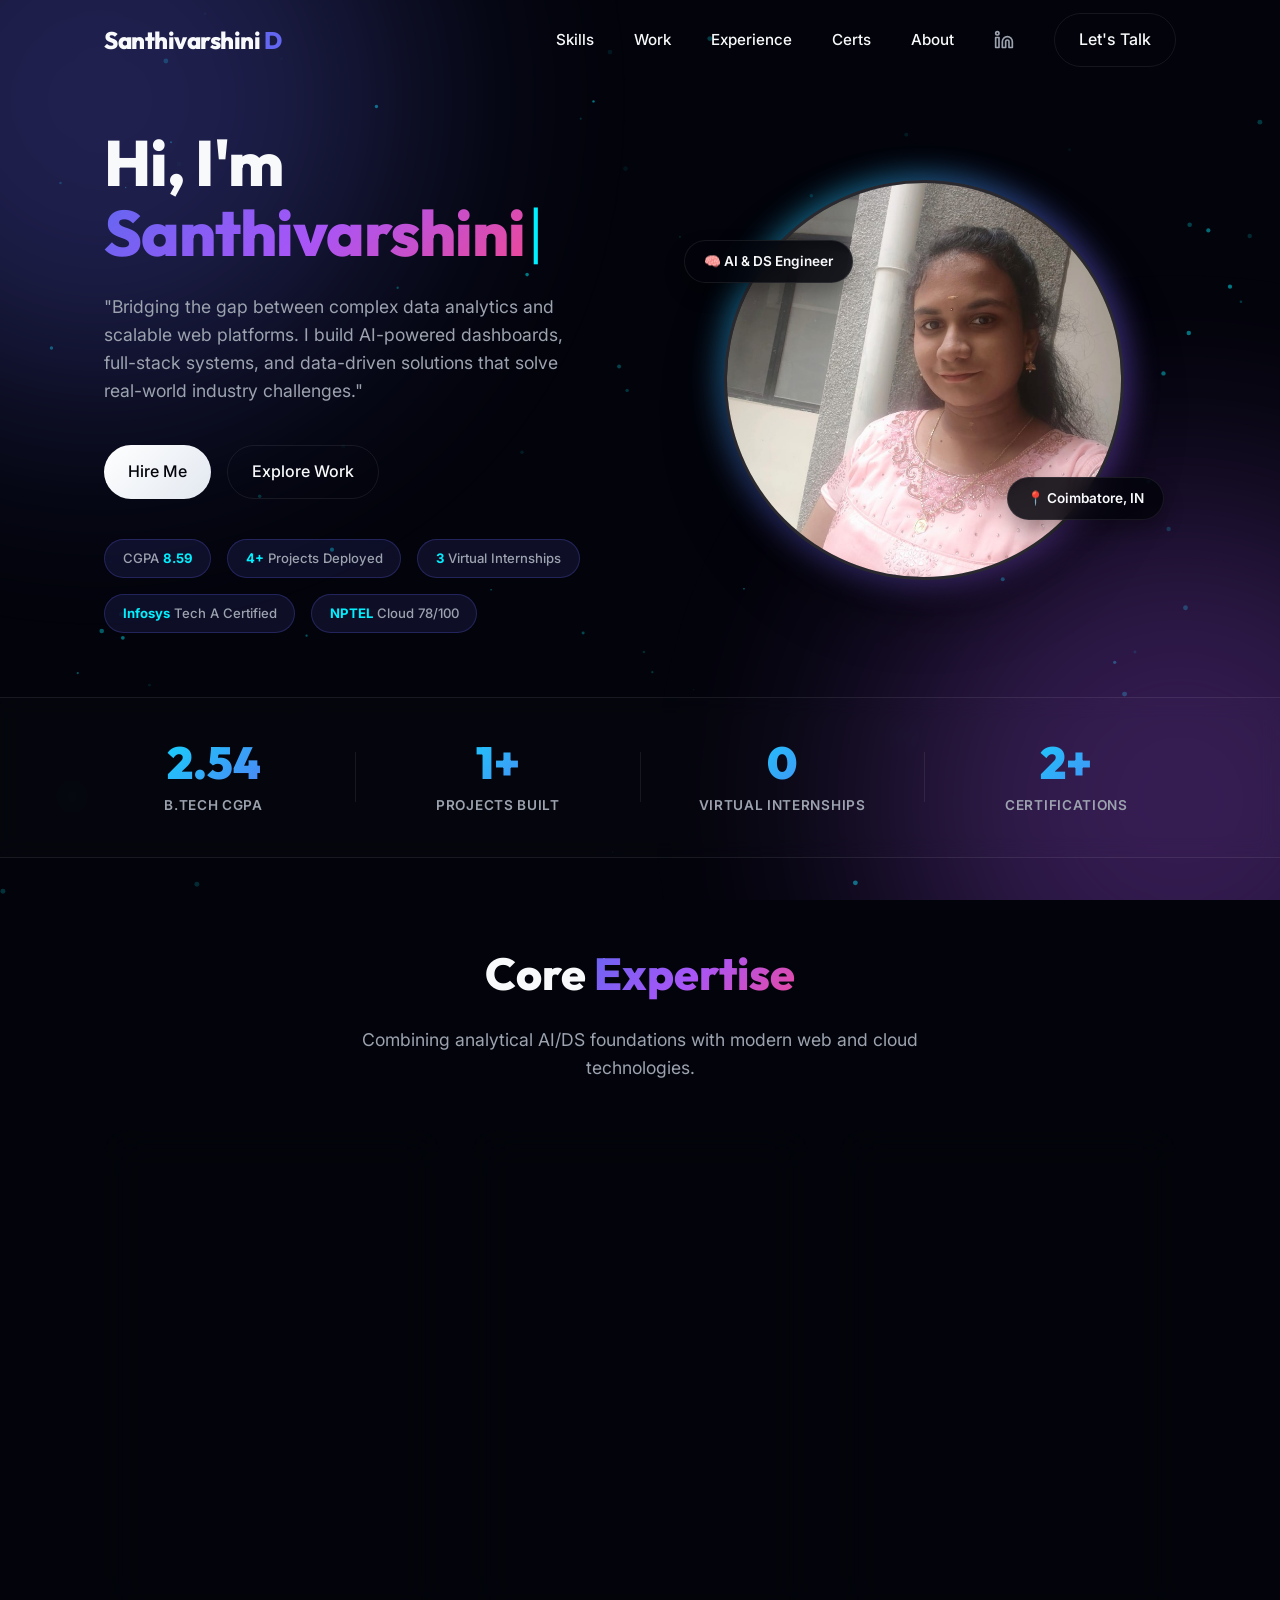
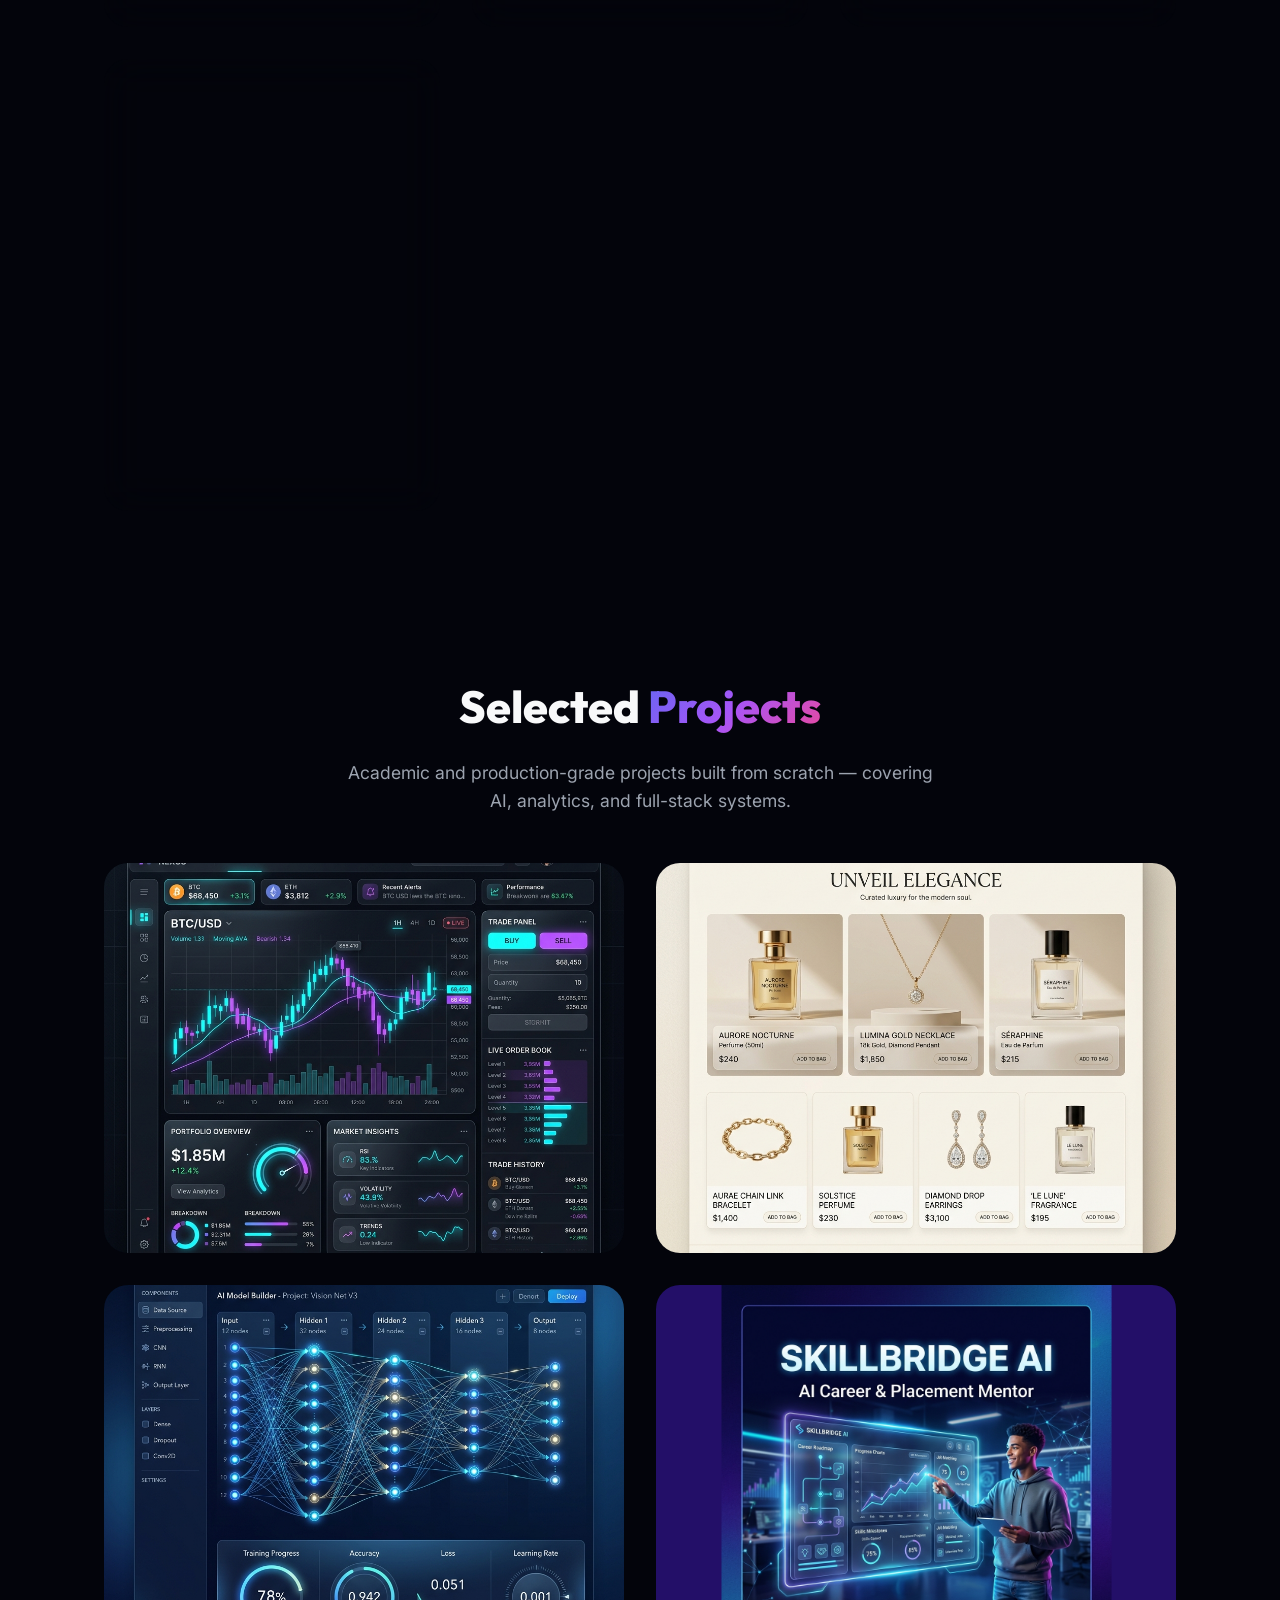
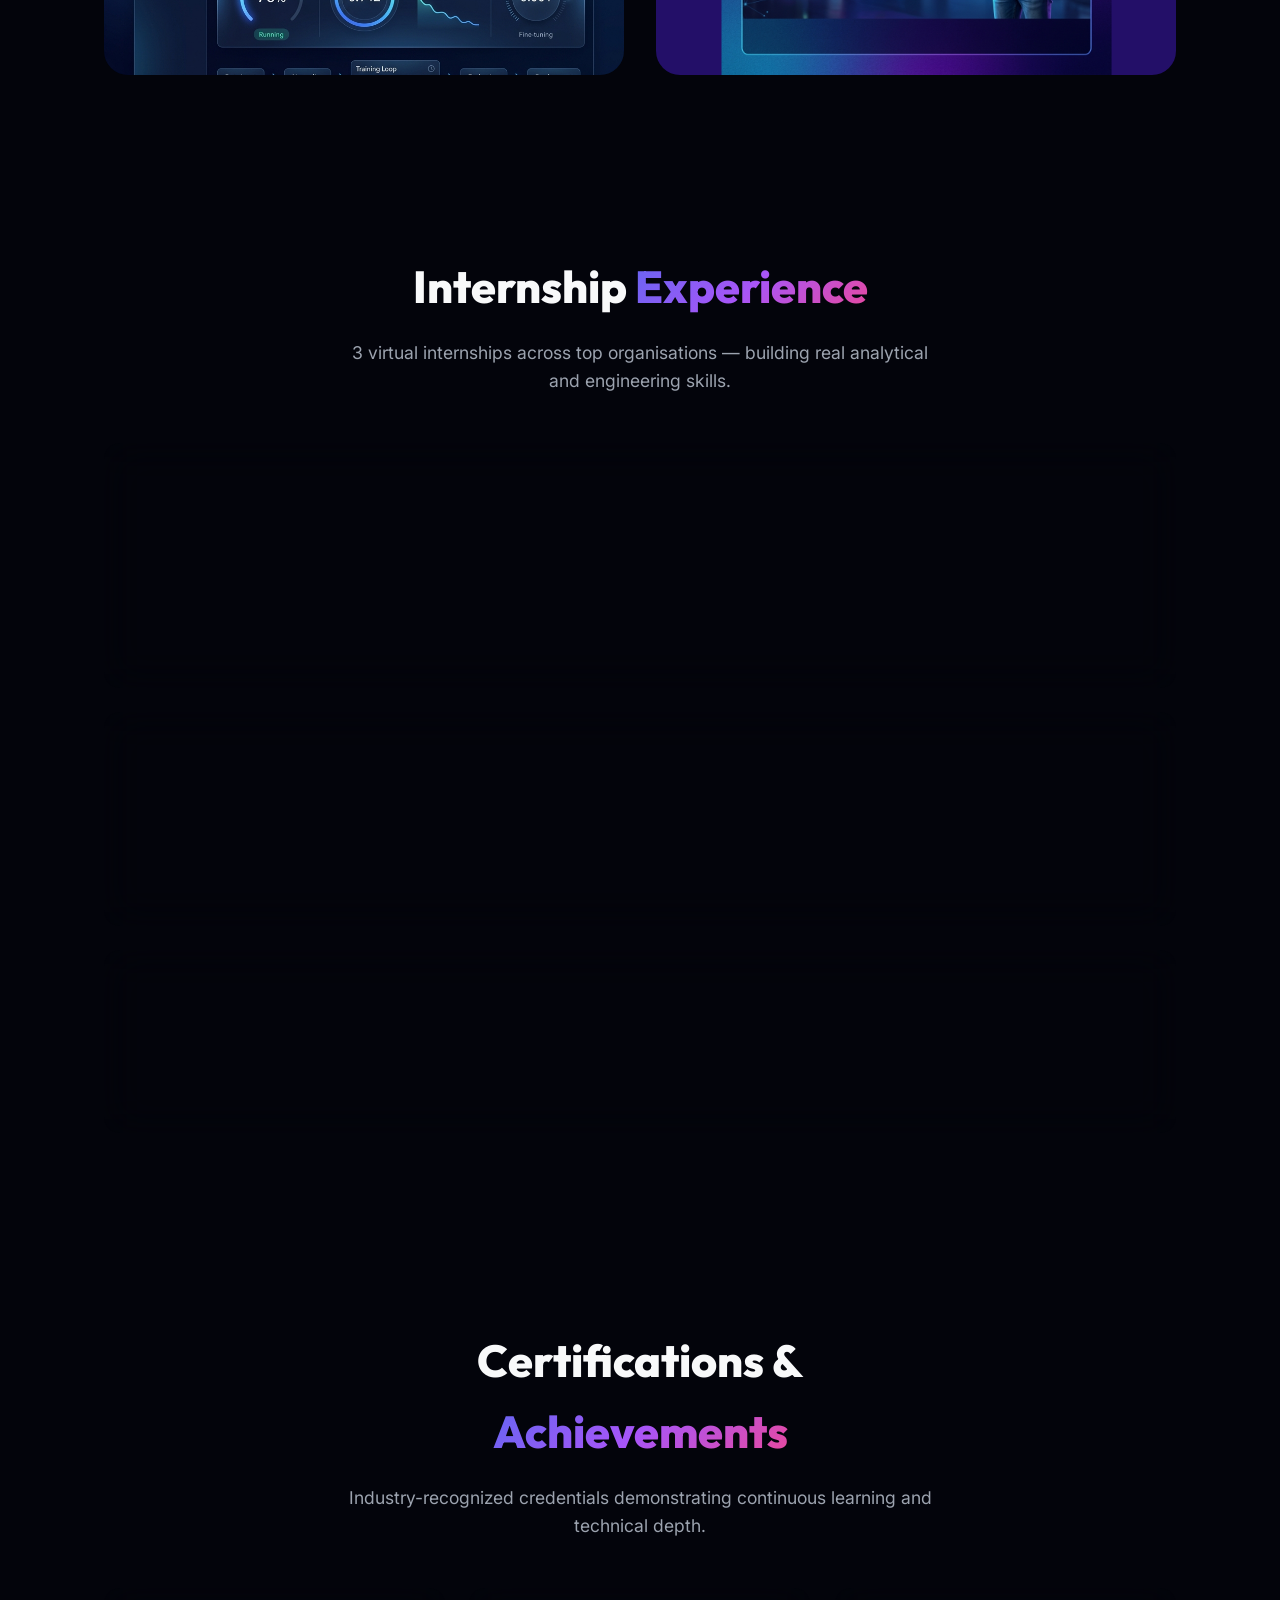
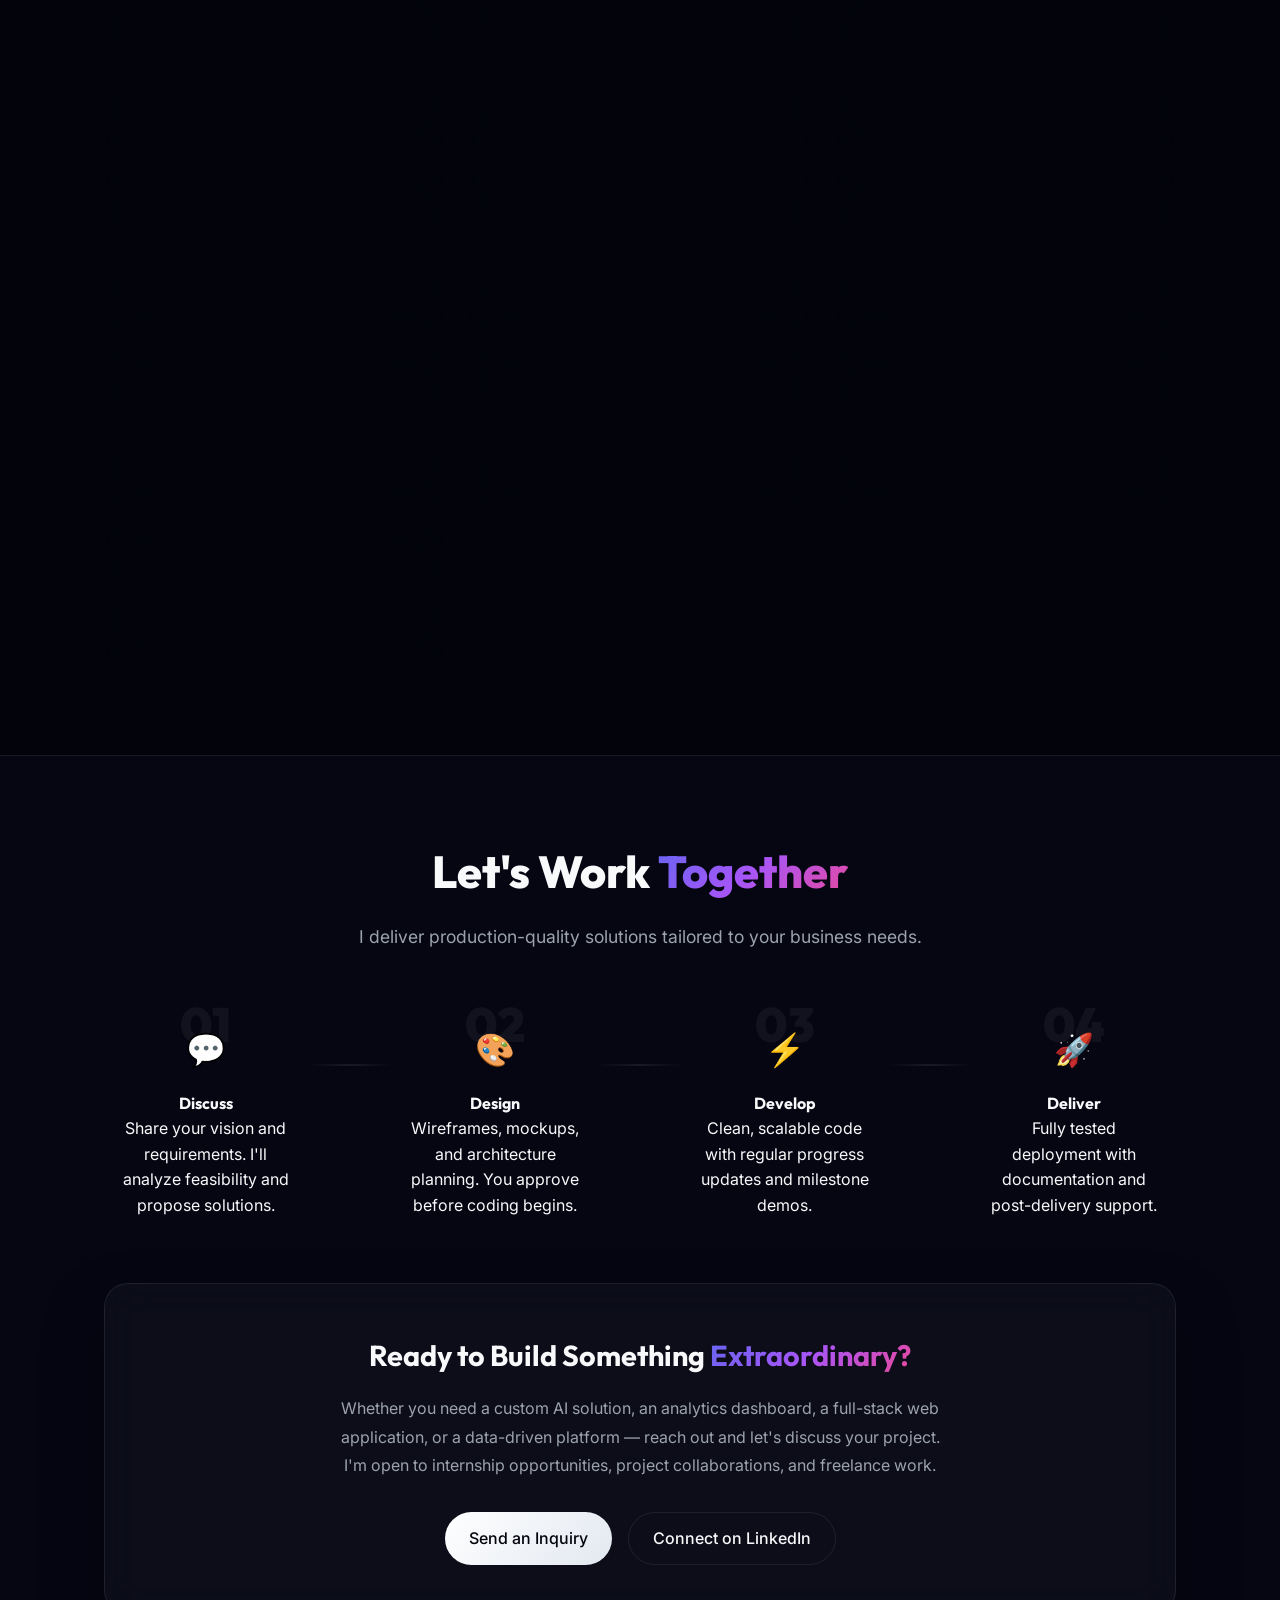
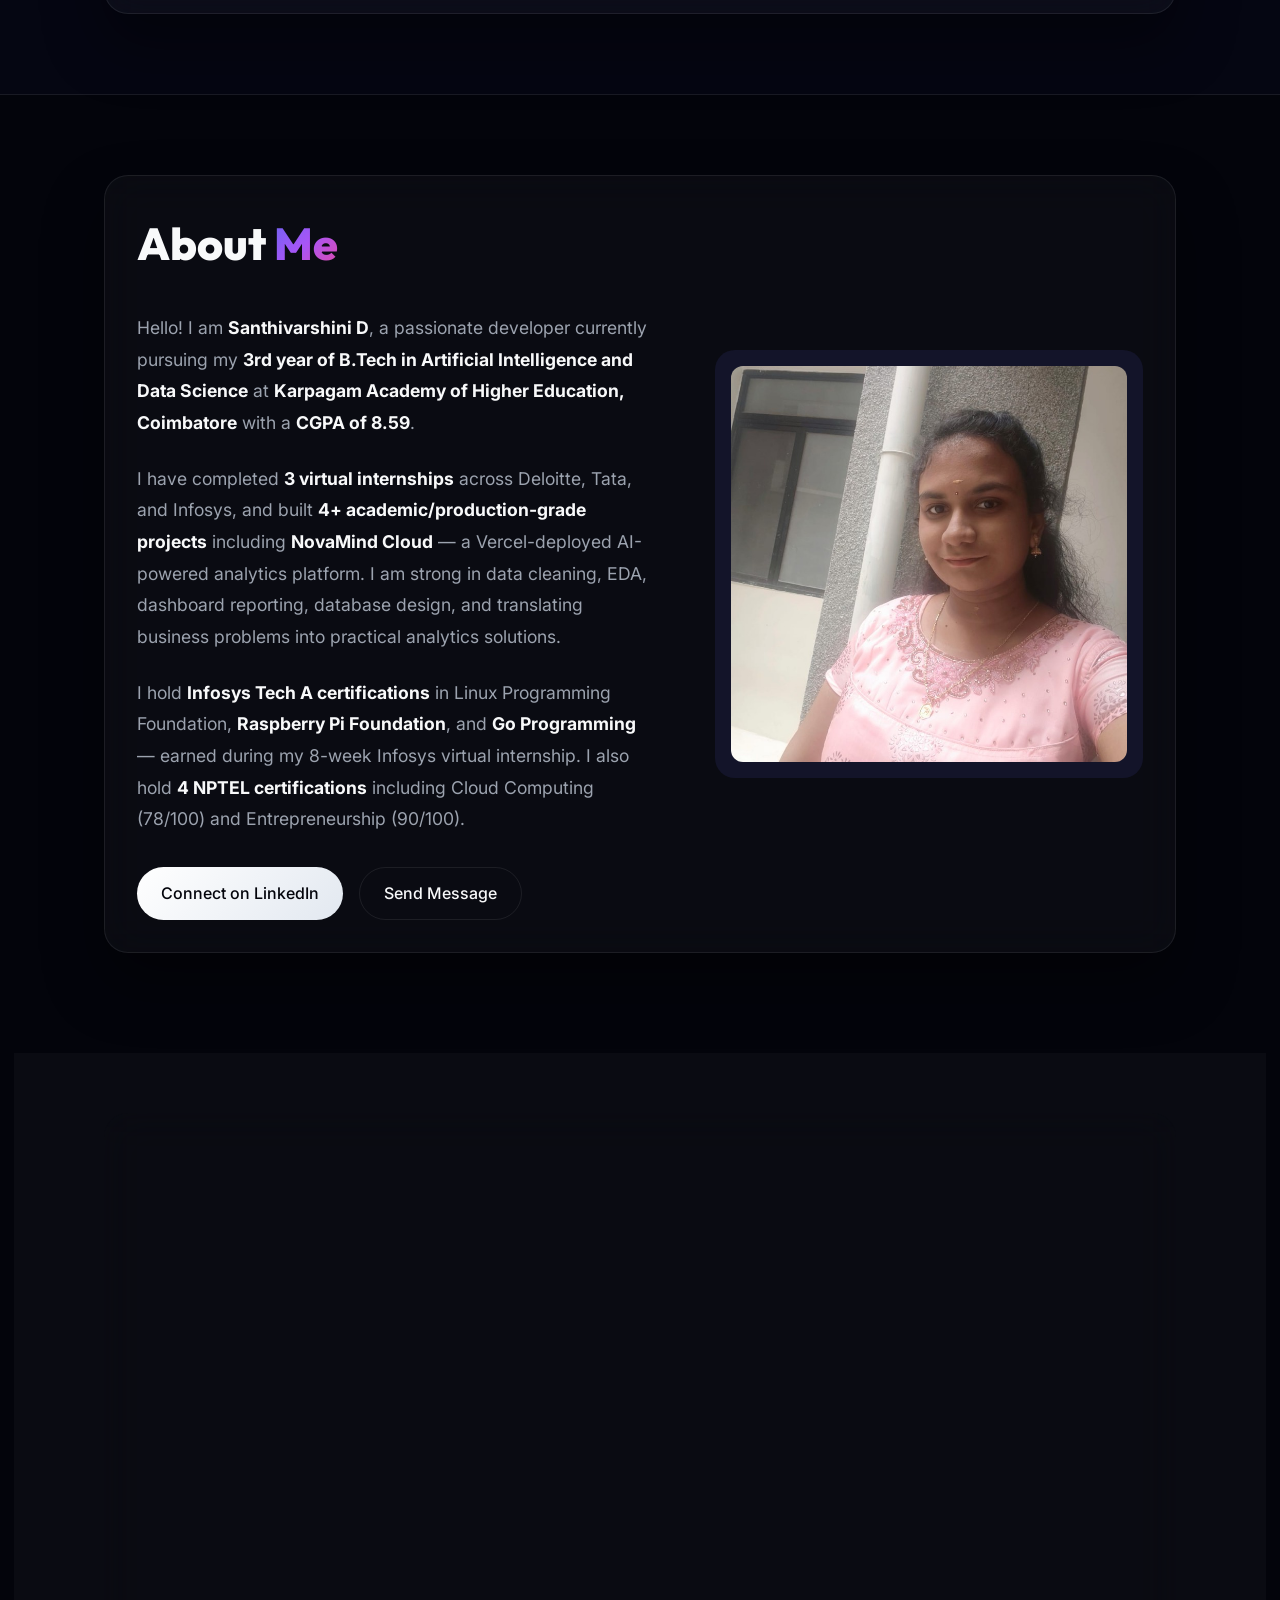
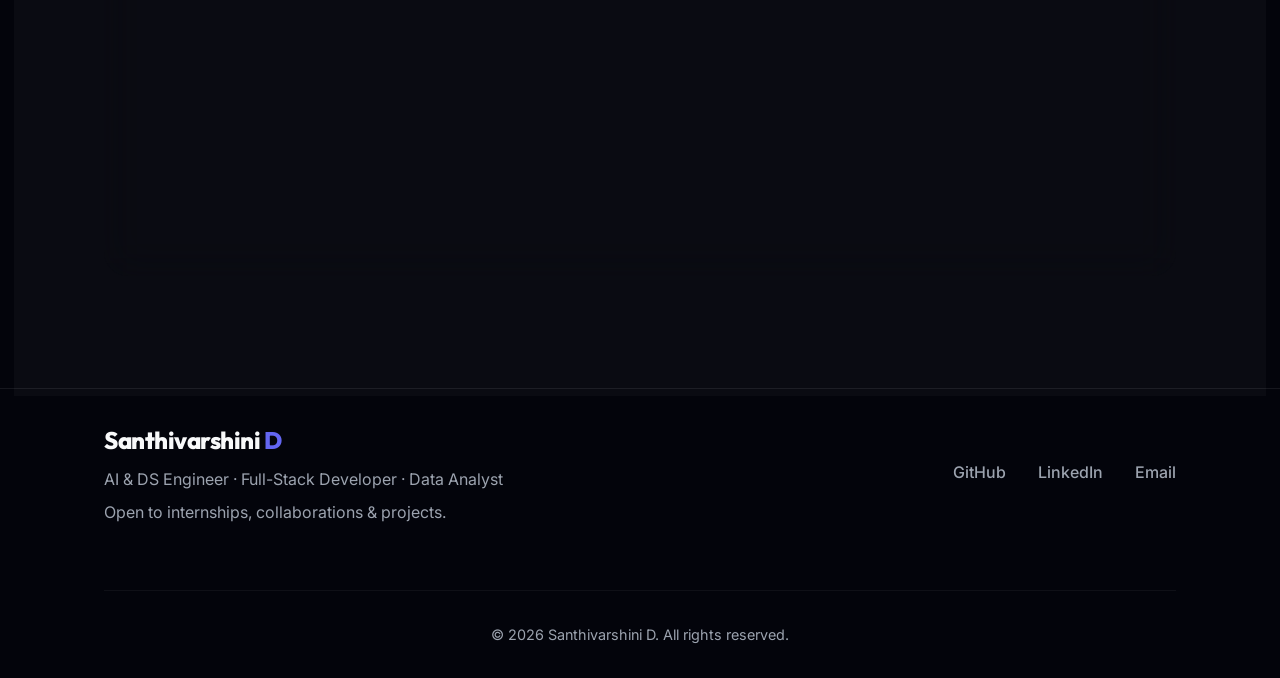
==== commit cd88bd8f: "remove: college year badge from hero section" ====
--- a/index.html
+++ b/index.html
@@ -151,10 +151,7 @@
     <section id="hero" class="hero">
         <div class="container hero-content">
             <div class="hero-text reveal-up">
-                <div class="available-badge">
-                    <span class="pulse-dot"></span>
-                    <span>3rd Year B.Tech AI &amp; DS — Karpagam Academy</span>
-                </div>
+
                 <h1 class="hero-title">Hi, I'm <br><span class="gradient-text" id="typewriter"></span><span class="type-cursor">|</span></h1>
                 <p class="hero-subtitle">"Bridging the gap between complex data analytics and scalable web platforms. I build AI-powered dashboards, full-stack systems, and data-driven solutions that solve real-world industry challenges."</p>
                 <div class="hero-cta">
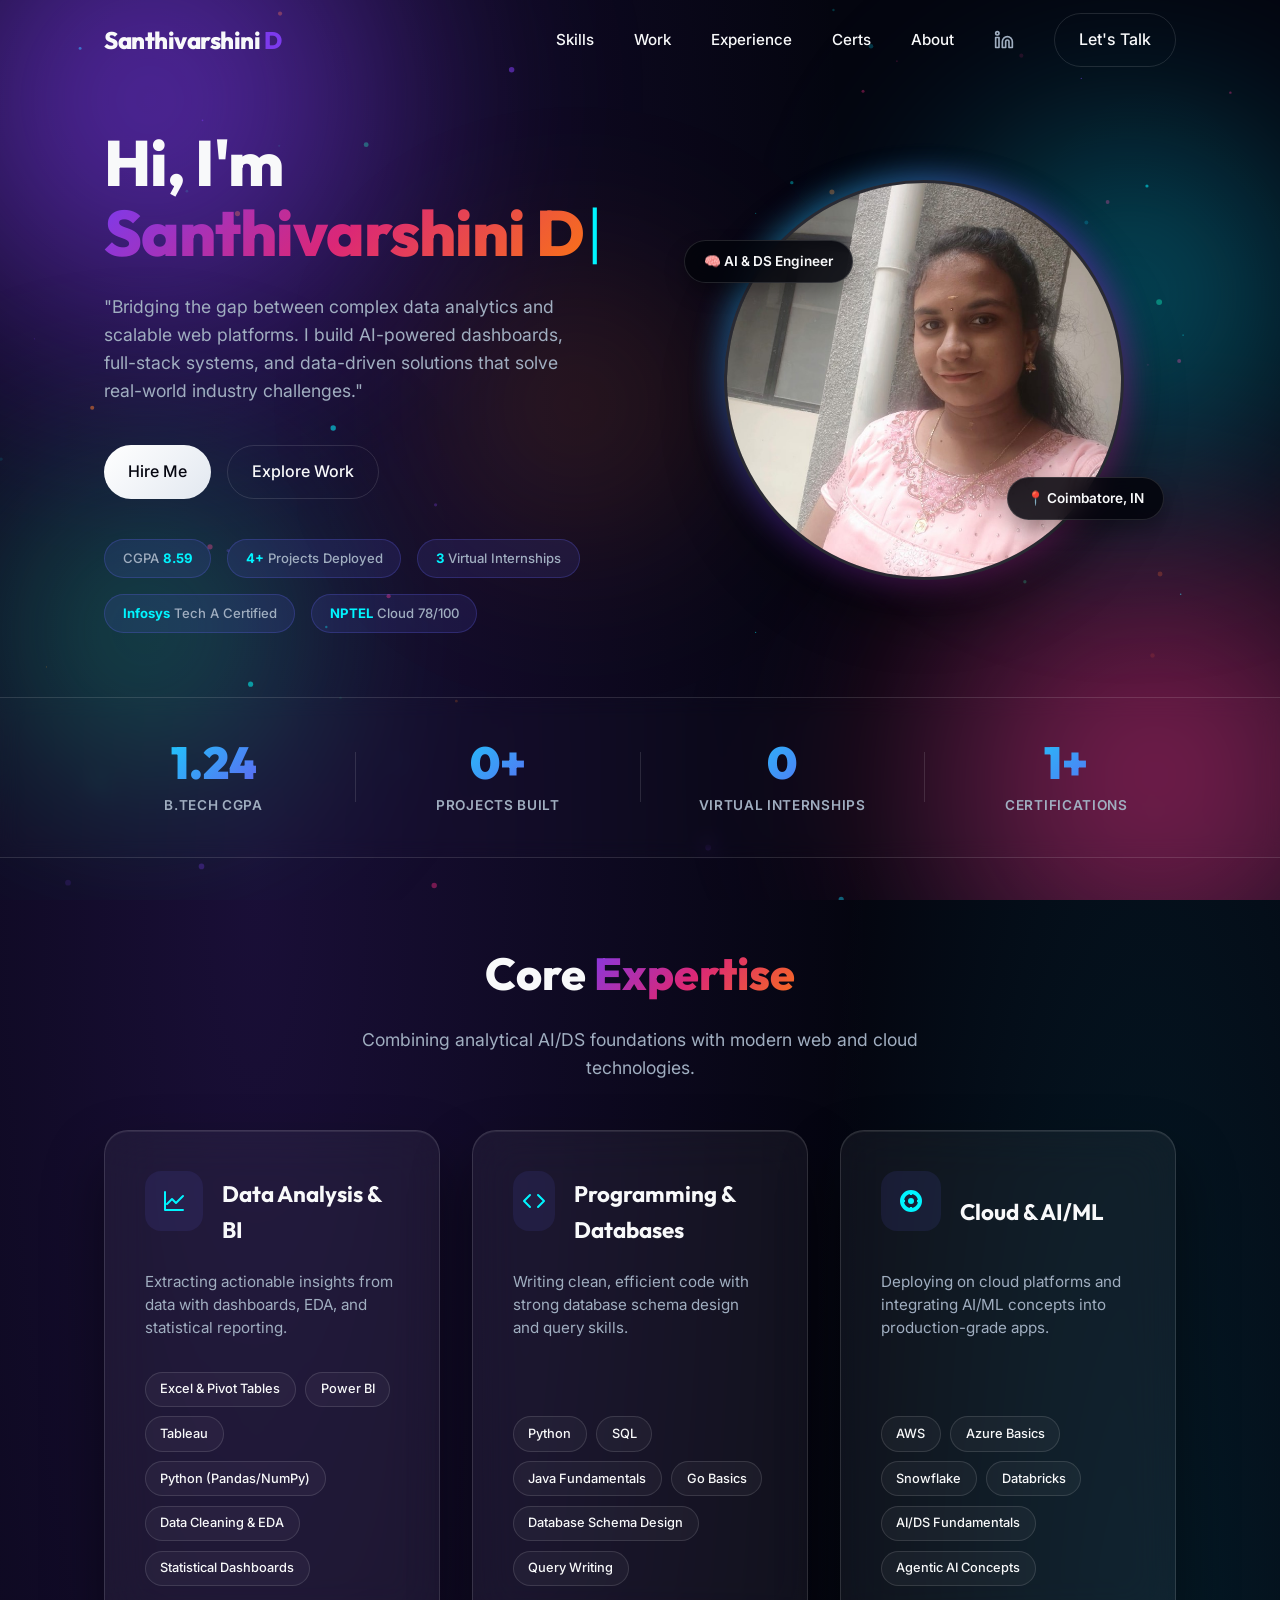
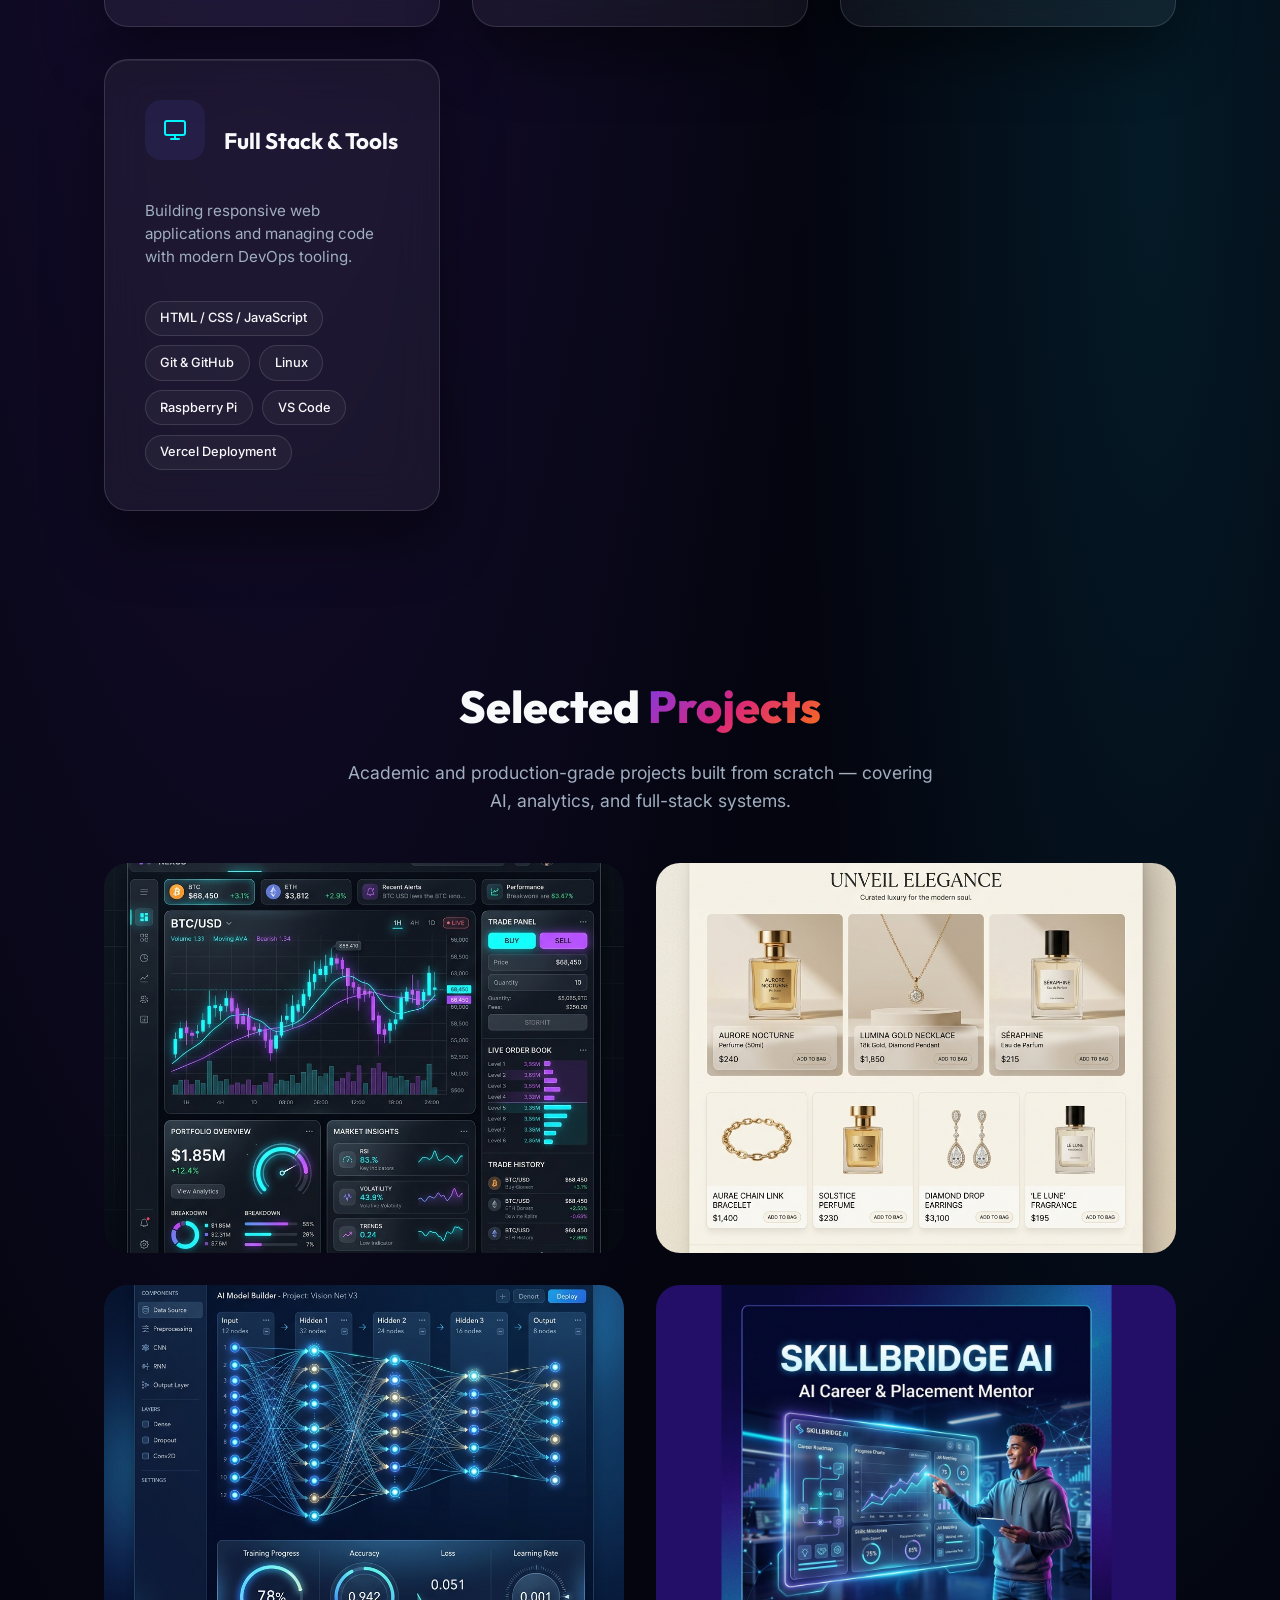
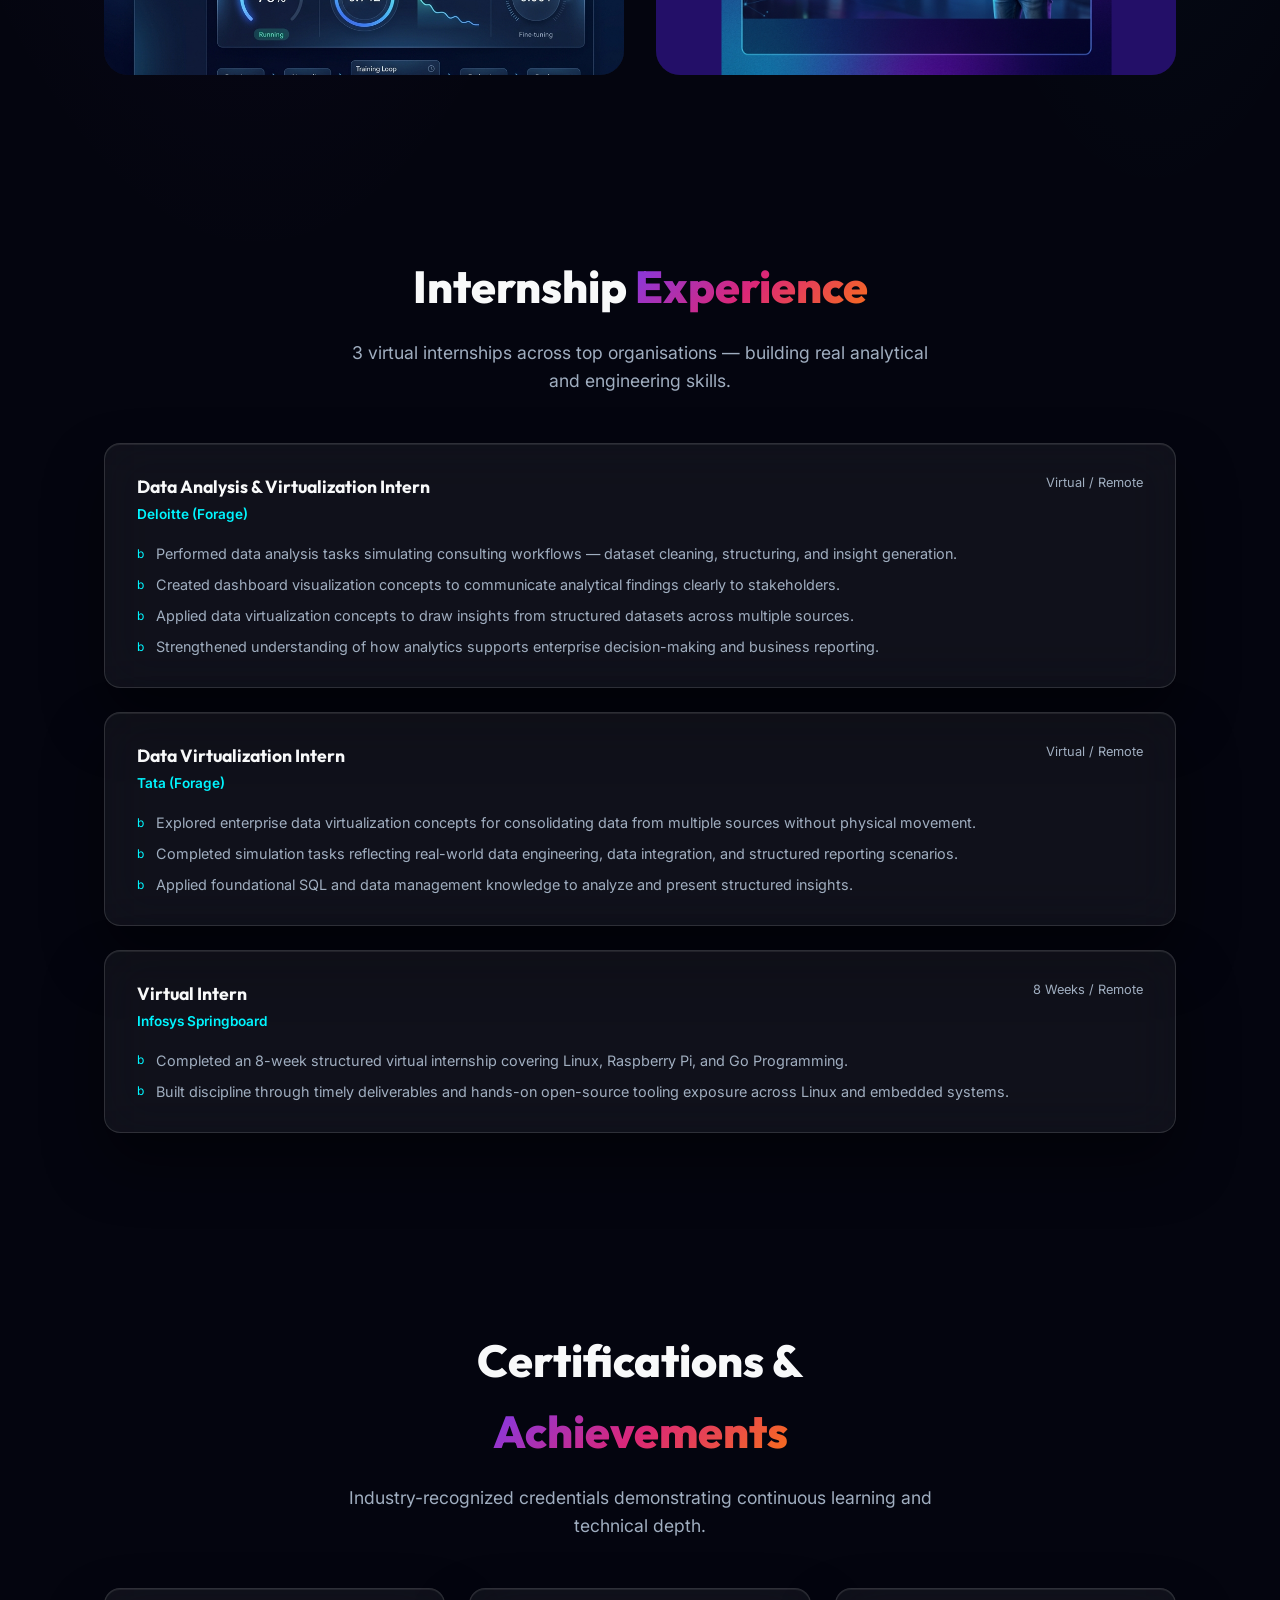
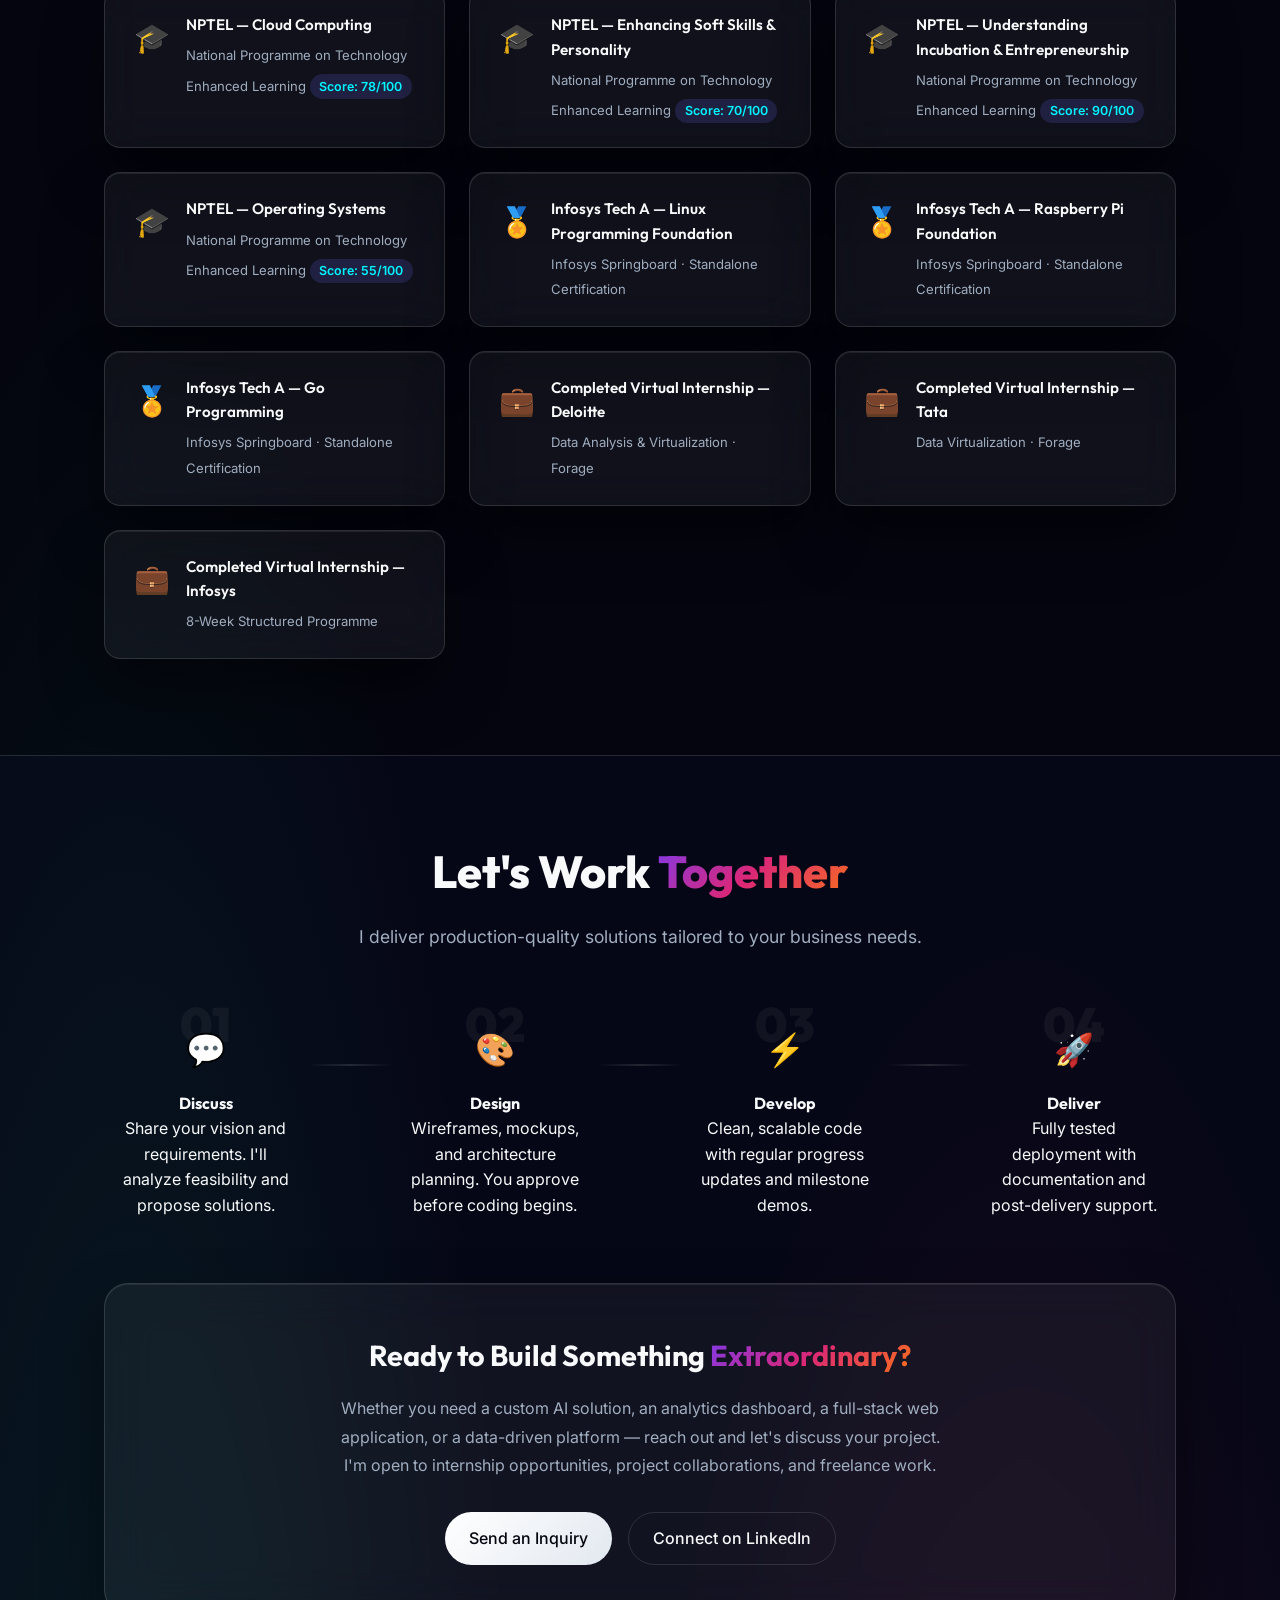
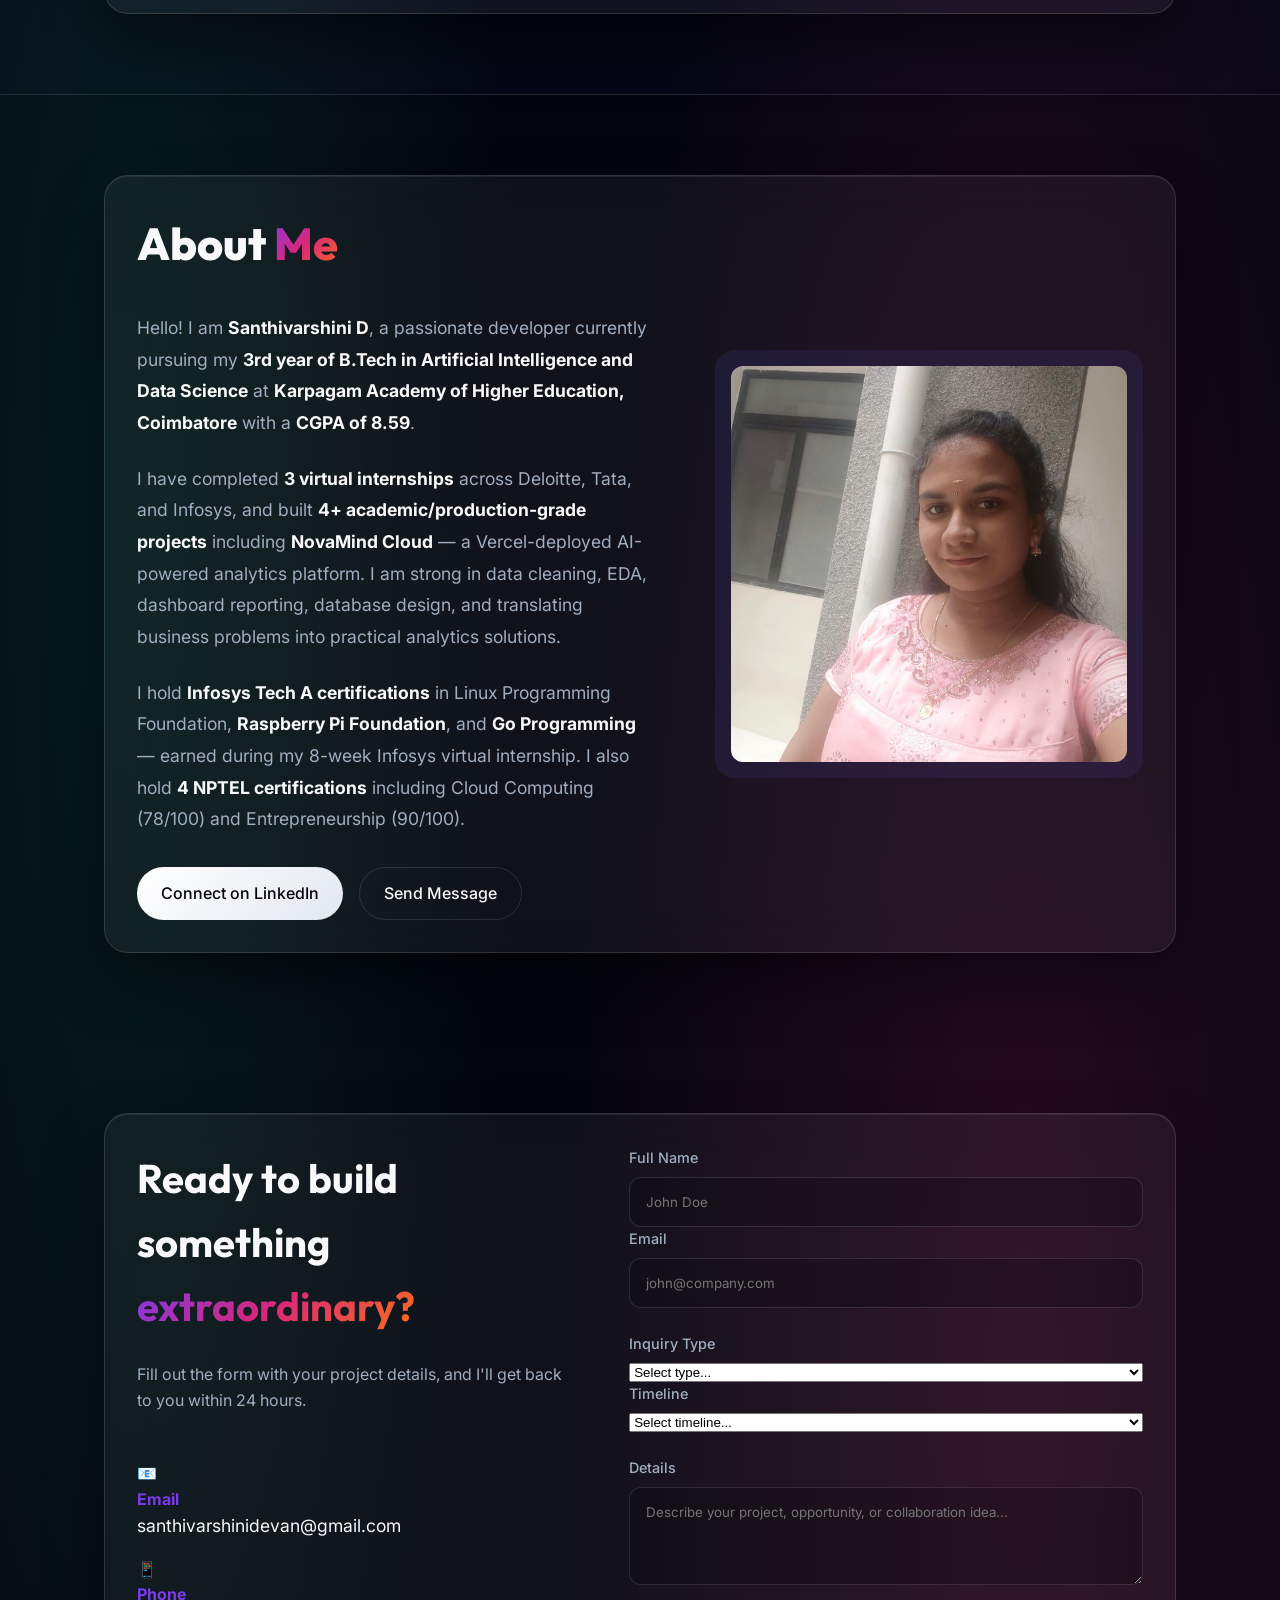
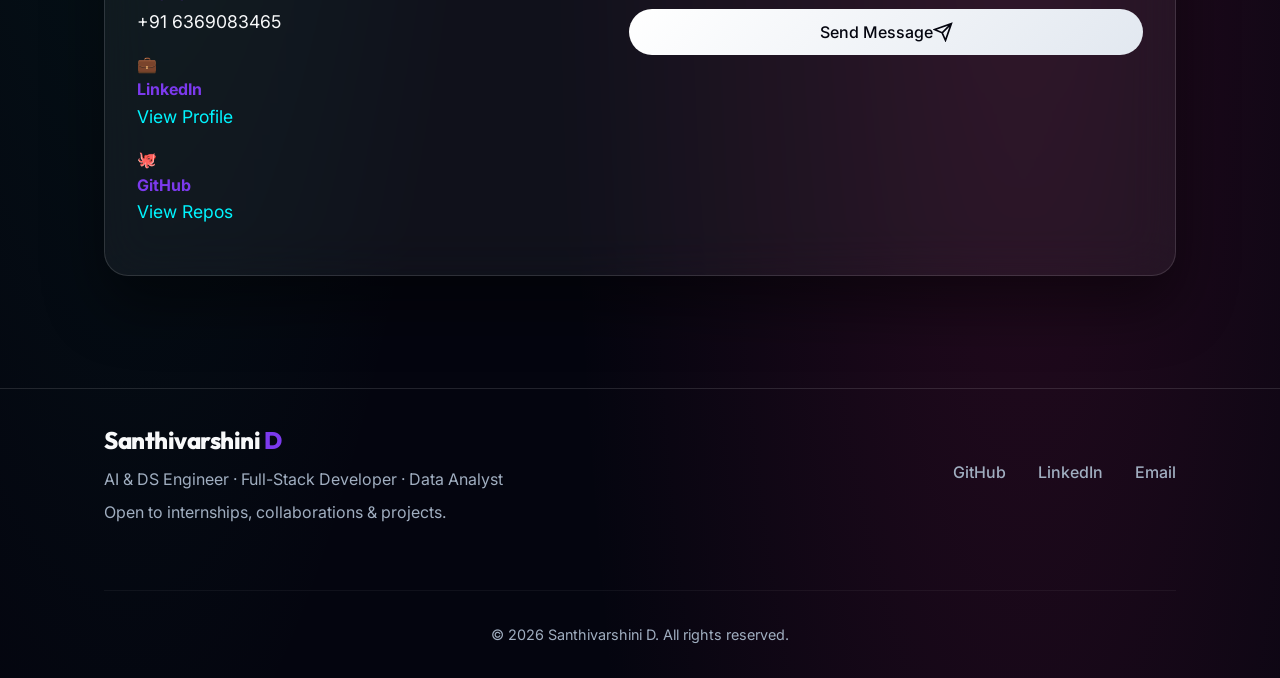
==== commit a4cf5727: "feat: vibrant aurora multi-color background with 5 animated glows and rainbow particles" ====
--- a/index.html
+++ b/index.html
@@ -114,6 +114,9 @@
     <div class="ambient-bg">
         <div class="glow glow-1"></div>
         <div class="glow glow-2"></div>
+        <div class="glow glow-3"></div>
+        <div class="glow glow-4"></div>
+        <div class="glow glow-5"></div>
     </div>
 
     <!-- Page Load Overlay -->
--- a/css/style.css
+++ b/css/style.css
@@ -3,26 +3,29 @@
    ========================================================================== */
 :root {
     /* Colors */
-    --bg-color: #03040b;
+    --bg-color: #04050f;
     --text-main: #f8f9fa;
-    --text-muted: #9ca3af;
+    --text-muted: #a0aec0;
     
-    /* Accents */
-    --accent-primary: #6366f1;
-    --accent-secondary: #a855f7;
-    --accent-tertiary: #ec4899;
-    --accent-neon: #00f0ff;
+    /* Accents — vivid & colorful */
+    --accent-primary:   #7c3aed;
+    --accent-secondary: #db2777;
+    --accent-tertiary:  #f97316;
+    --accent-cyan:      #06b6d4;
+    --accent-green:     #10b981;
+    --accent-neon:      #00f5ff;
     
     /* Gradients */
-    --gradient-primary: linear-gradient(135deg, var(--accent-primary), var(--accent-secondary), var(--accent-tertiary));
+    --gradient-primary: linear-gradient(135deg, #7c3aed, #db2777, #f97316);
+    --gradient-aurora:  linear-gradient(135deg, #7c3aed 0%, #06b6d4 35%, #10b981 65%, #f97316 100%);
     
     /* Layout */
     --nav-height: 80px;
     --container-width: 1200px;
     
     /* Effects */
-    --glass-bg: rgba(255, 255, 255, 0.03);
-    --glass-border: rgba(255, 255, 255, 0.08);
+    --glass-bg: rgba(255, 255, 255, 0.05);
+    --glass-border: rgba(255, 255, 255, 0.12);
     --transition-smooth: 0.4s cubic-bezier(0.16, 1, 0.3, 1);
 }
 
@@ -39,6 +42,11 @@
 body {
     font-family: 'Inter', sans-serif;
     background-color: var(--bg-color);
+    background-image:
+        radial-gradient(ellipse 80% 50% at 20% 10%,  rgba(124, 58, 237, 0.18) 0%, transparent 60%),
+        radial-gradient(ellipse 60% 40% at 80% 90%,  rgba(219, 39, 119, 0.16) 0%, transparent 60%),
+        radial-gradient(ellipse 50% 35% at 90% 20%,  rgba(6,  182, 212, 0.12) 0%, transparent 55%),
+        radial-gradient(ellipse 55% 40% at 10% 80%,  rgba(16, 185, 129, 0.12) 0%, transparent 55%);
     color: var(--text-main);
     line-height: 1.6;
     overflow-x: hidden;
@@ -95,30 +103,71 @@
 
 .glow {
     position: absolute;
-    width: 600px;
-    height: 600px;
     border-radius: 50%;
-    filter: blur(120px);
-    opacity: 0.3;
-    animation: drift 20s infinite alternate ease-in-out;
-}
-
+    filter: blur(90px);
+    animation: drift 18s infinite alternate ease-in-out;
+}
+
+/* Purple — top-left */
 .glow-1 {
-    top: -200px;
+    width: 700px;
+    height: 700px;
+    top: -250px;
     left: -200px;
-    background: var(--accent-primary);
-}
-
+    background: radial-gradient(circle, rgba(124,58,237,0.75) 0%, rgba(124,58,237,0) 70%);
+    animation-duration: 20s;
+}
+
+/* Pink — bottom-right */
 .glow-2 {
+    width: 650px;
+    height: 650px;
     bottom: -200px;
     right: -200px;
-    background: var(--accent-secondary);
-    animation-delay: -10s;
+    background: radial-gradient(circle, rgba(219,39,119,0.7) 0%, rgba(219,39,119,0) 70%);
+    animation-delay: -8s;
+    animation-duration: 22s;
+}
+
+/* Cyan — top-right */
+.glow-3 {
+    width: 500px;
+    height: 500px;
+    top: 5%;
+    right: -100px;
+    background: radial-gradient(circle, rgba(6,182,212,0.55) 0%, rgba(6,182,212,0) 70%);
+    animation-delay: -14s;
+    animation-duration: 25s;
+}
+
+/* Green — bottom-left */
+.glow-4 {
+    width: 450px;
+    height: 450px;
+    bottom: 5%;
+    left: -80px;
+    background: radial-gradient(circle, rgba(16,185,129,0.5) 0%, rgba(16,185,129,0) 70%);
+    animation-delay: -5s;
+    animation-duration: 28s;
+}
+
+/* Orange — center */
+.glow-5 {
+    width: 350px;
+    height: 350px;
+    top: 45%;
+    left: 45%;
+    transform: translate(-50%, -50%);
+    background: radial-gradient(circle, rgba(249,115,22,0.25) 0%, rgba(249,115,22,0) 70%);
+    animation-delay: -18s;
+    animation-duration: 30s;
 }
 
 @keyframes drift {
-    0% { transform: translate(0, 0) scale(1); }
-    100% { transform: translate(100px, 150px) scale(1.2); }
+    0%   { transform: translate(0, 0)    scale(1); }
+    33%  { transform: translate(60px, -40px)  scale(1.15); }
+    66%  { transform: translate(-40px, 80px) scale(0.95); }
+    100% { transform: translate(80px, 30px)  scale(1.1); }
 }
 
 /* ==========================================================================
@@ -190,13 +239,15 @@
 
 /* Glass Card */
 .glass-card {
-    background: var(--glass-bg);
-    backdrop-filter: blur(20px);
-    -webkit-backdrop-filter: blur(20px);
-    border: 1px solid var(--glass-border);
+    background: rgba(255, 255, 255, 0.05);
+    backdrop-filter: blur(24px);
+    -webkit-backdrop-filter: blur(24px);
+    border: 1px solid rgba(255, 255, 255, 0.13);
     border-radius: 24px;
     padding: 2rem;
-    box-shadow: 0 30px 60px rgba(0, 0, 0, 0.4);
+    box-shadow:
+        0 30px 60px rgba(0, 0, 0, 0.45),
+        inset 0 1px 0 rgba(255,255,255,0.08);
 }
 
 /* ==========================================================================
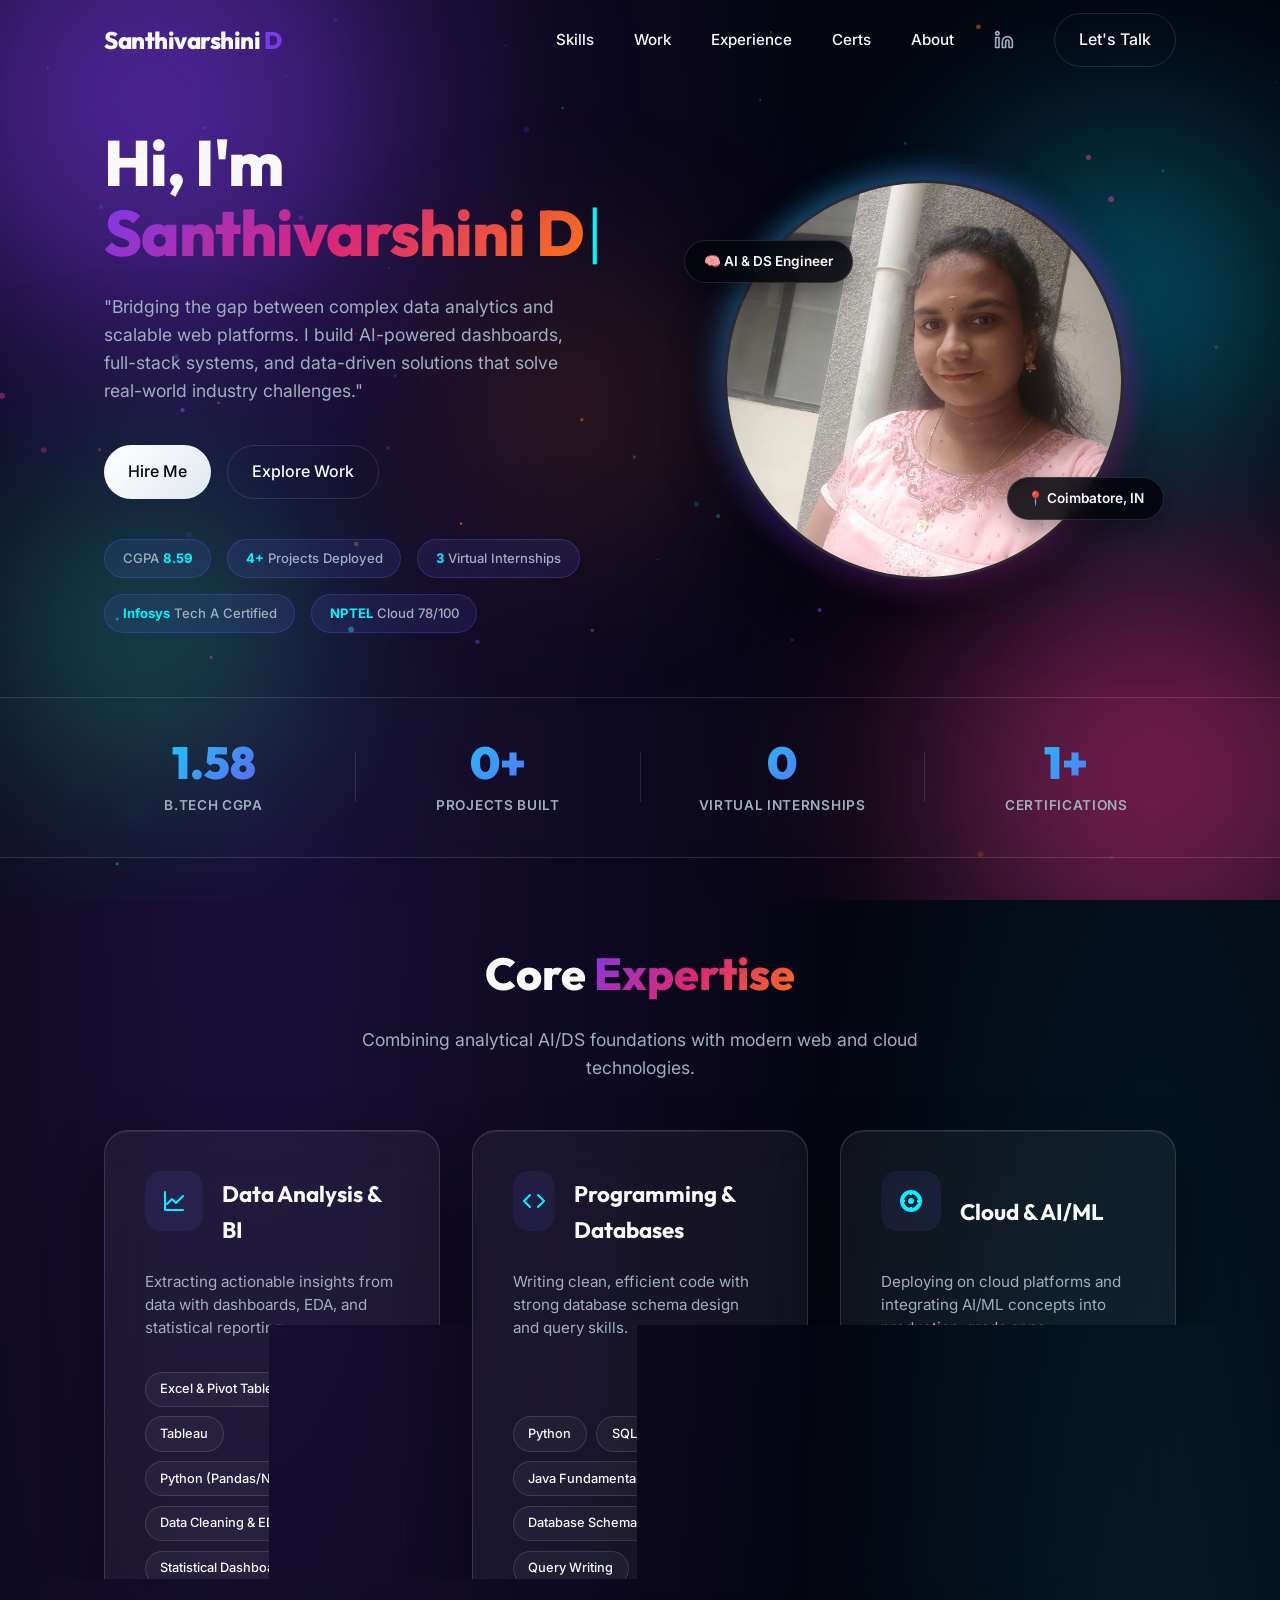
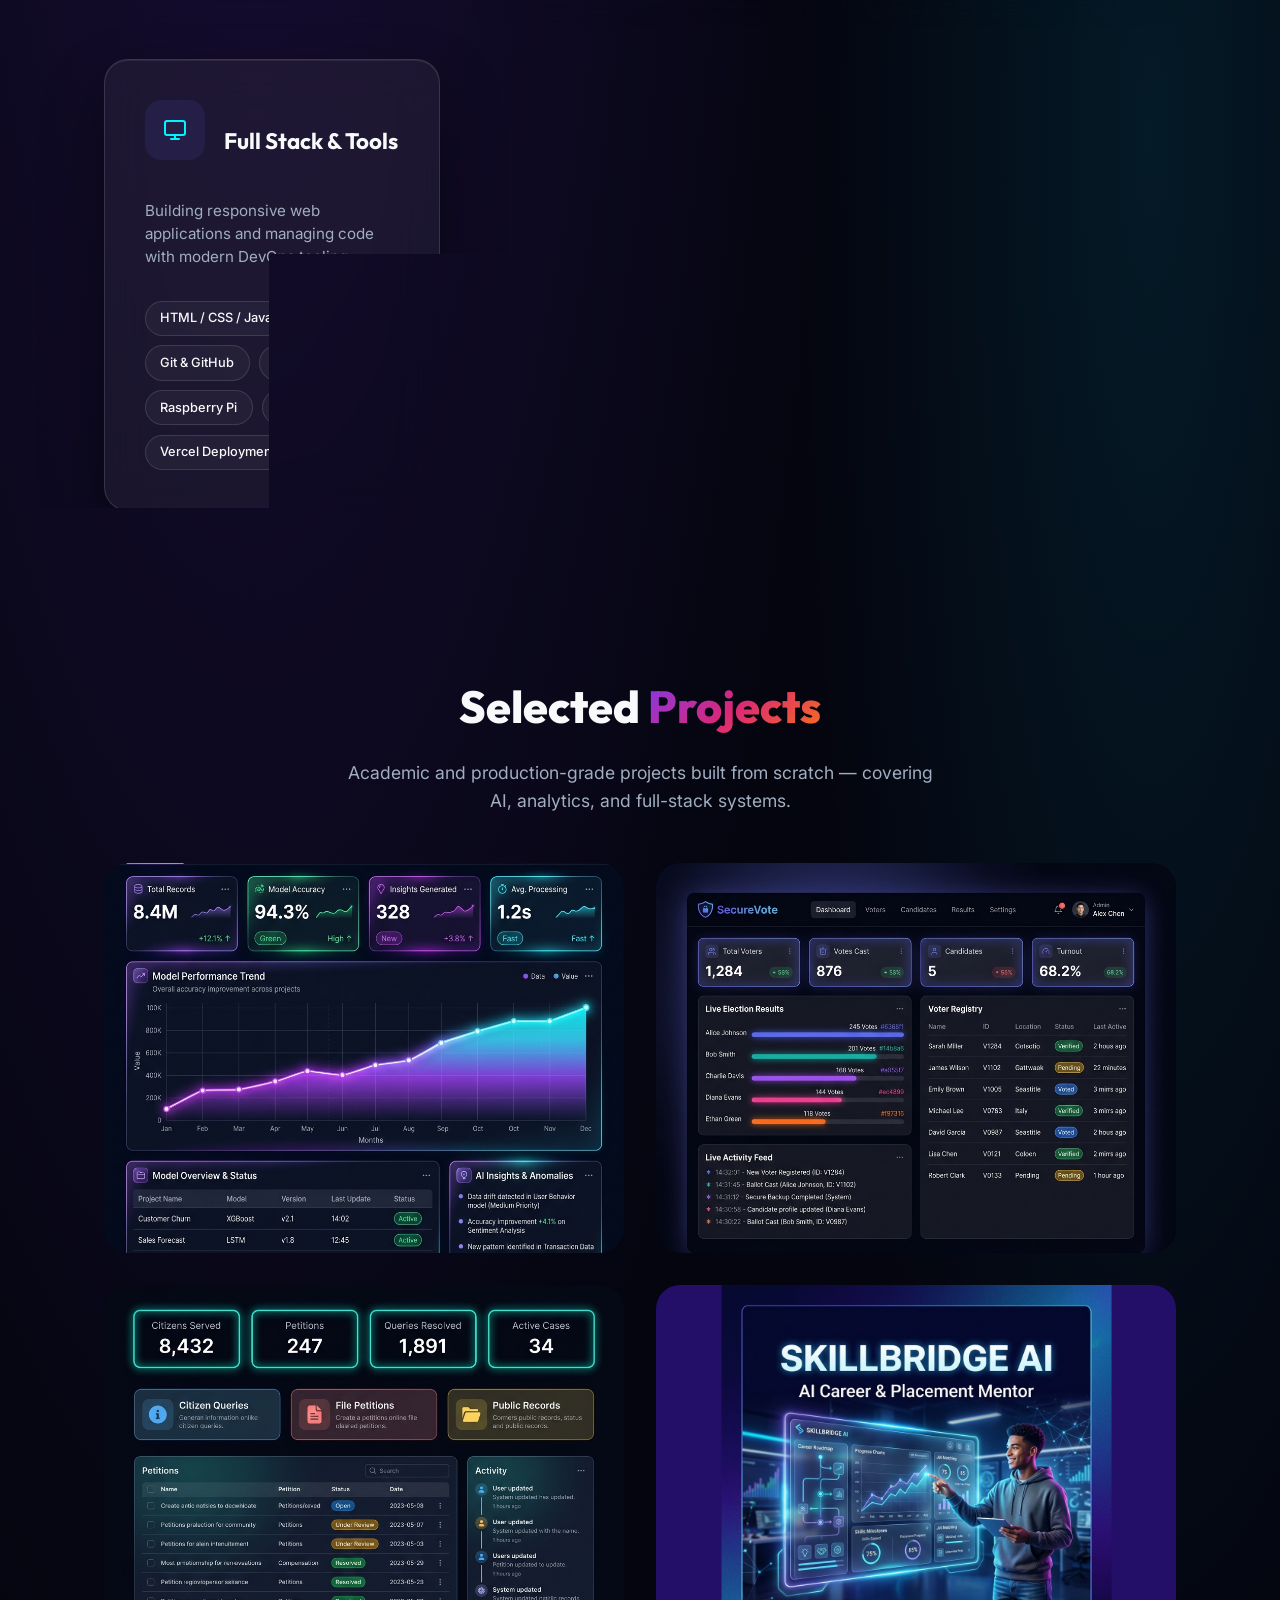
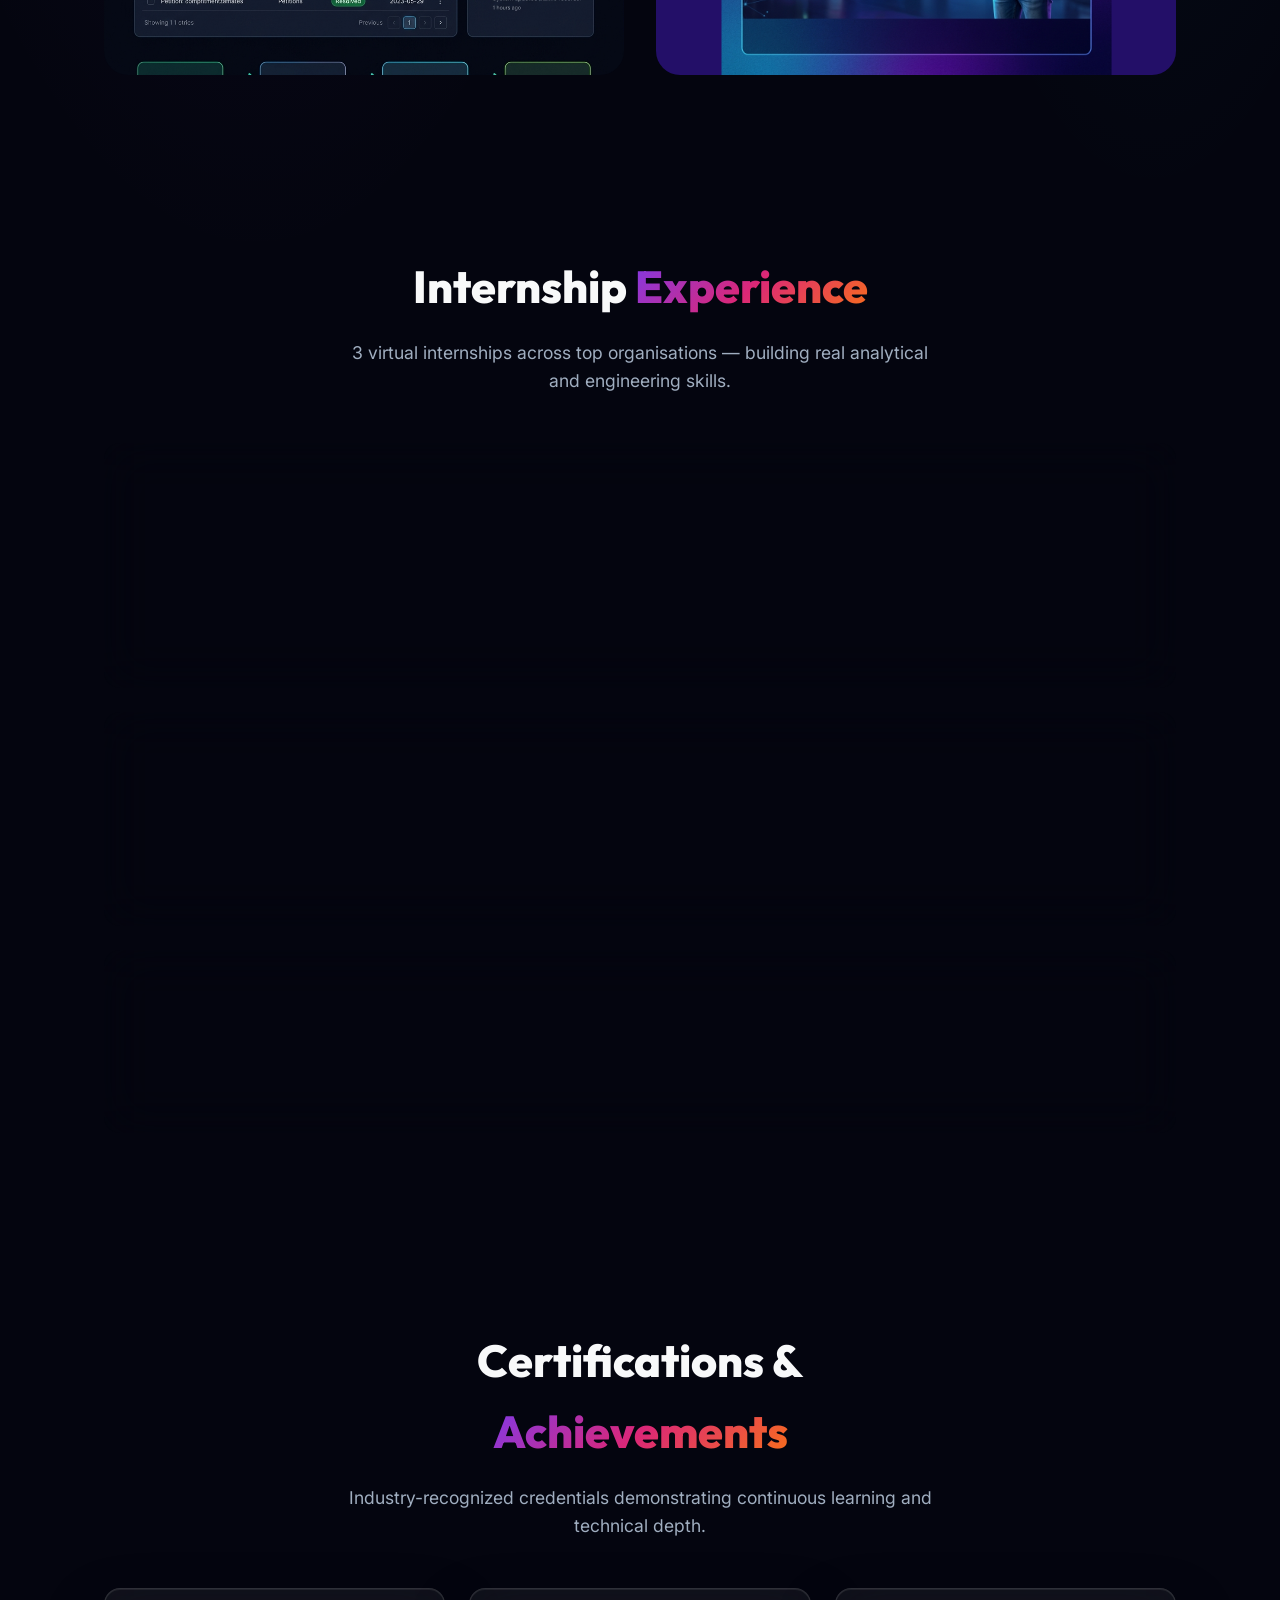
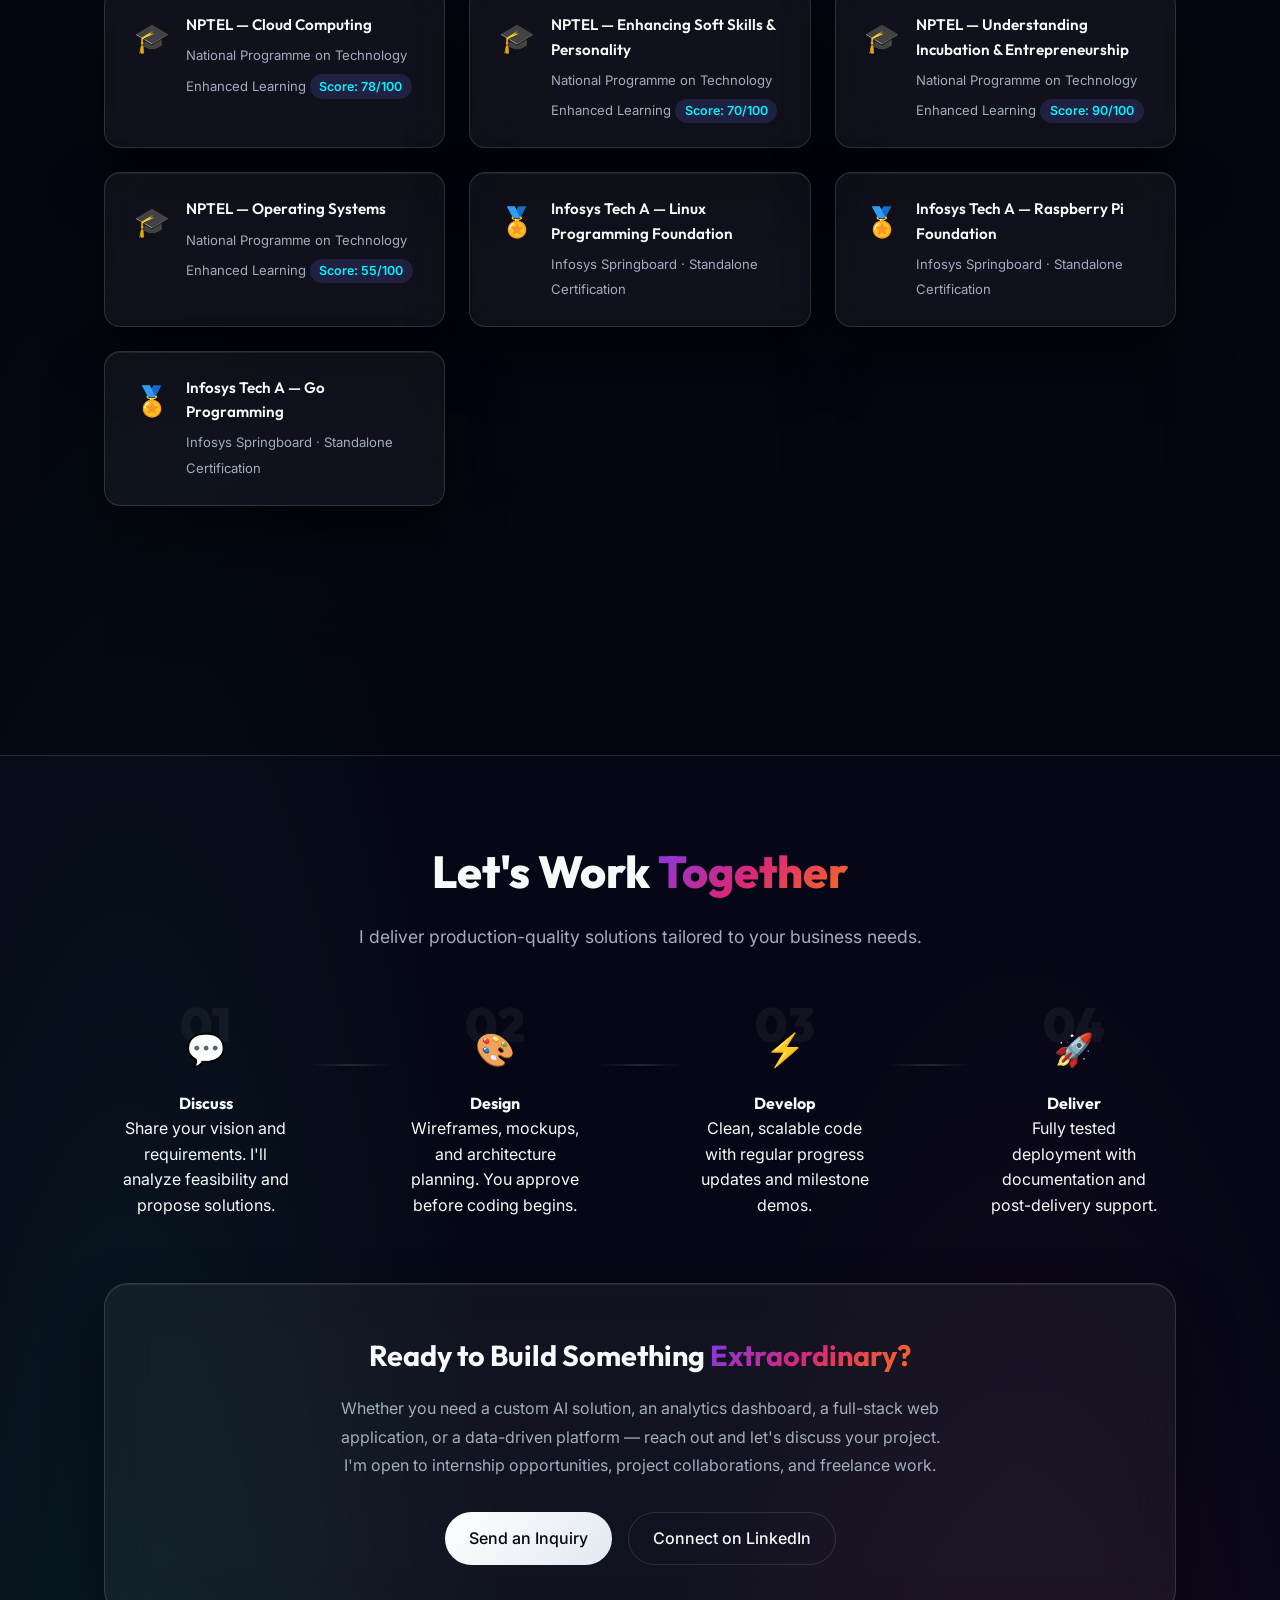
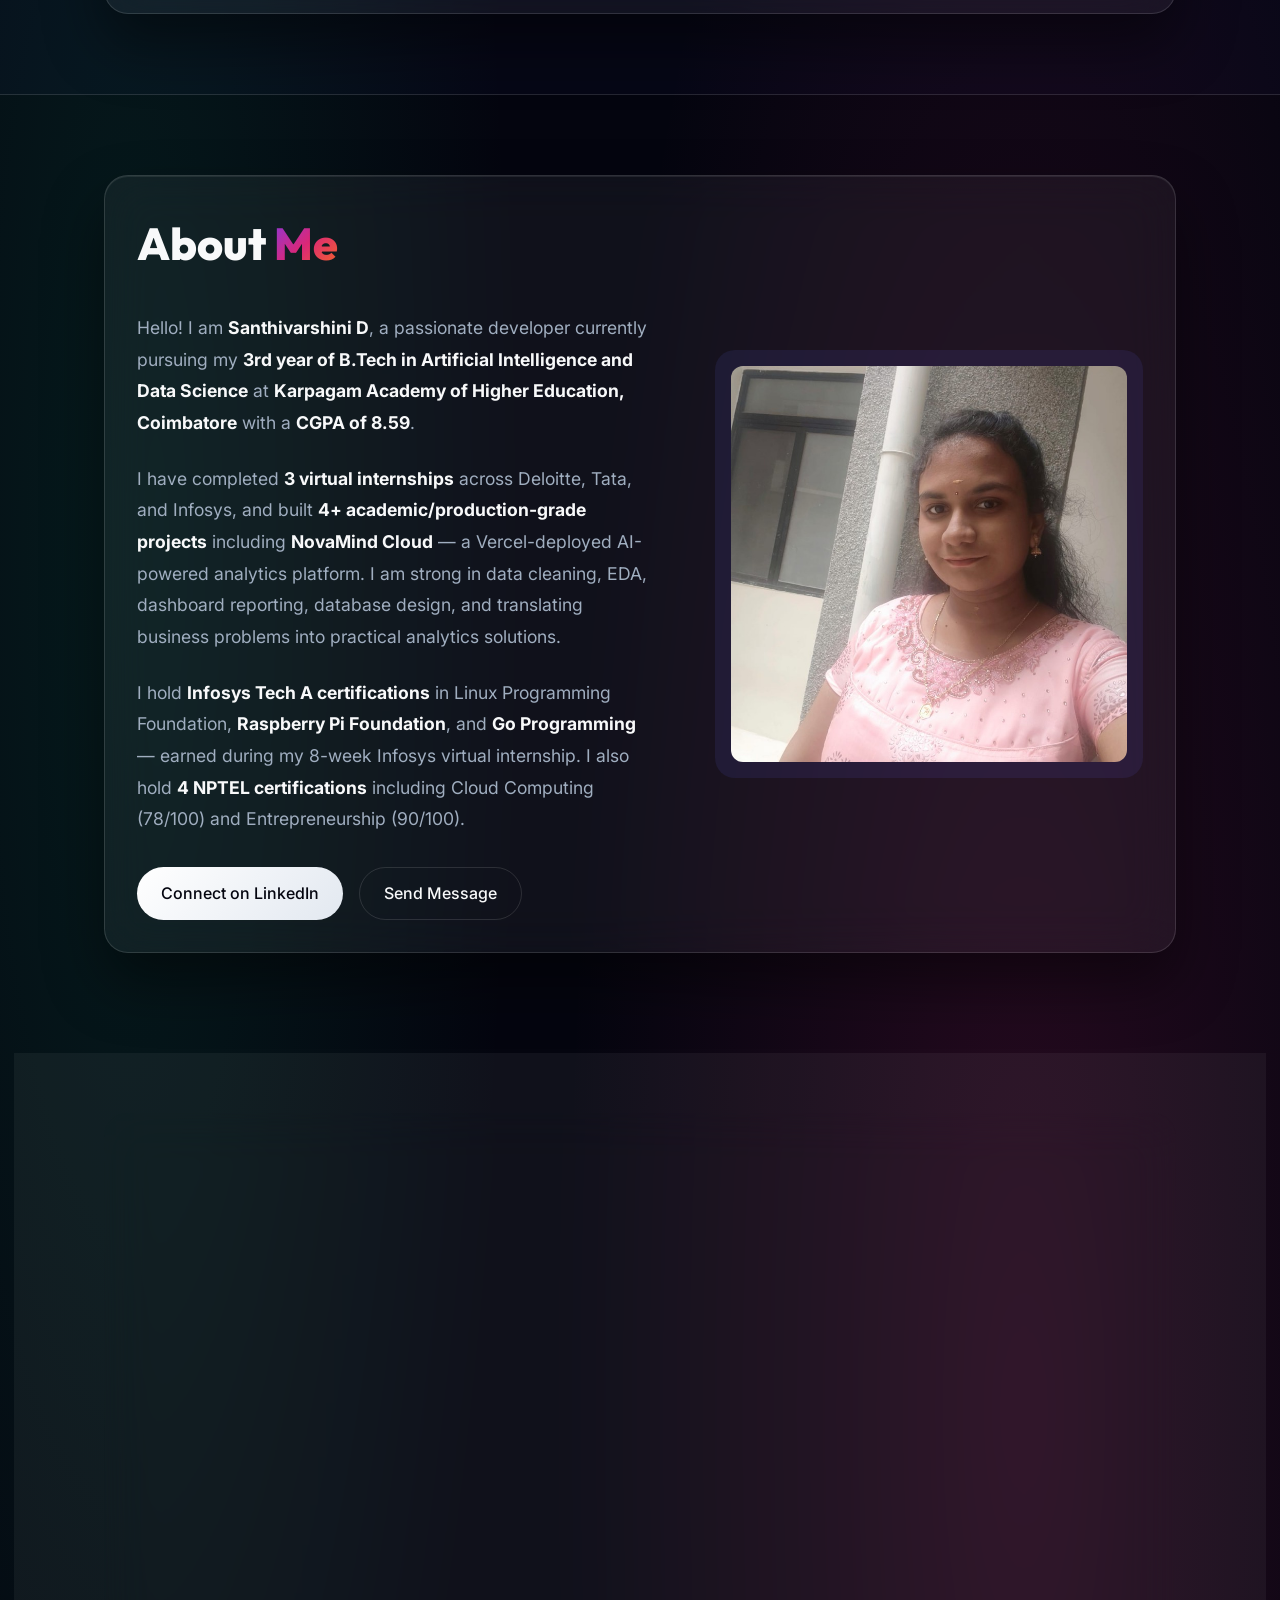
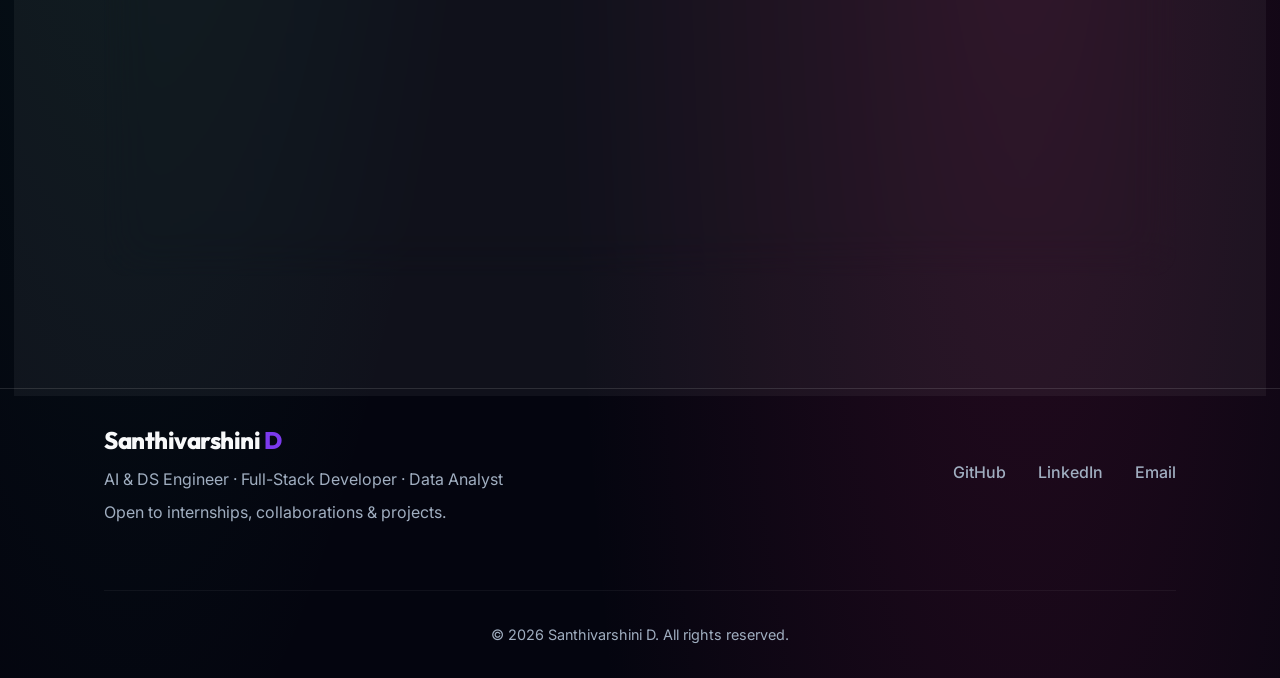
==== commit 4043d8d8: "feat: built interactive live demo pages for NovaMind, E-Voting, and Civics projects, and generated n" ====
--- a/index.html
+++ b/index.html
@@ -320,7 +320,7 @@
                 </div>
                 <!-- E-Voting System -->
                 <div class="portfolio-item reveal-up tilt-card" style="transition-delay: 0.1s;">
-                    <img src="projects/aura/thumbnail.png" alt="E-Voting System — Python SQL Full Stack" loading="lazy">
+                    <img src="projects/evoting/thumbnail.png" alt="E-Voting System — Python SQL Full Stack" loading="lazy">
                     <div class="portfolio-overlay">
                         <div class="portfolio-content">
                             <h3>E-Voting System</h3>
@@ -331,7 +331,7 @@
                 </div>
                 <!-- Digital Civics System -->
                 <div class="portfolio-item reveal-up tilt-card" style="transition-delay: 0.2s;">
-                    <img src="projects/synapse/thumbnail.png" alt="Digital Civics System — MERN Stack" loading="lazy">
+                    <img src="projects/civics/thumbnail.png" alt="Digital Civics System — MERN Stack" loading="lazy">
                     <div class="portfolio-overlay">
                         <div class="portfolio-content">
                             <h3>Digital Civics System</h3>
@@ -726,33 +726,33 @@
             title: "NovaMind Cloud",
             desc: "A Vercel-hosted AI-powered analytics platform that converts datasets and AI-generated outputs into statistical summaries and dashboard-ready insights. Built using Python, Pandas, and NumPy for data cleaning, EDA, transformation, and analytical processing. Designed reporting workflows aligned with Power BI/Tableau-style dashboard presentation for faster decision-making.",
             tags: ["Python", "Pandas", "NumPy", "Power BI Style", "Vercel", "AI/ML"],
-            img: "projects/nova/thumbnail.png",
-            live: "#",
-            github: "https://github.com/dsv2007"
+            image: "projects/nova/thumbnail.png",
+            liveLink: "projects/nova/index.html",
+            githubLink: "https://github.com/dsv2007"
         },
         evoting: {
             title: "E-Voting System",
             desc: "Designed a SQL database schema for voters, candidates, and vote tallying with data integrity checks. Implemented backend logic for registration, validation, and vote processing. Applied SQL queries for structured storage, retrieval, and reporting of voting data.",
             tags: ["Python", "SQL", "Database Design", "Full Stack", "Data Integrity"],
-            img: "projects/aura/thumbnail.png",
-            live: "#",
-            github: "https://github.com/dsv2007"
+            image: "projects/evoting/thumbnail.png",
+            liveLink: "projects/evoting/index.html",
+            githubLink: "https://github.com/dsv2007"
         },
         civics: {
             title: "Digital Civics System",
             desc: "A full-stack MERN application built to manage citizen queries, petitions, and structured information access. Developed using MongoDB for data storage, Express.js for backend APIs, React.js for the frontend UI, and Node.js as the runtime. Built features focused on organizing user input, managing records, and improving access to civic information.",
             tags: ["MongoDB", "Express.js", "React.js", "Node.js", "MERN Stack", "Full Stack"],
-            img: "projects/synapse/thumbnail.png",
-            live: "#",
-            github: "https://github.com/dsv2007"
+            image: "projects/civics/thumbnail.png",
+            liveLink: "projects/civics/index.html",
+            githubLink: "https://github.com/dsv2007"
         },
         portfolio: {
             title: "Personal Portfolio Website",
             desc: "Designed and deployed a responsive portfolio to showcase projects, certifications, and technical skills. Managed source code using Git and GitHub, demonstrating version control and project documentation practice. Deployed on Vercel for production-grade hosting.",
             tags: ["HTML5", "CSS3", "JavaScript", "Git", "GitHub", "Vercel"],
-            img: "projects/skillbridge/thumbnail.png",
-            live: "https://portfolio-eight-sepia-17.vercel.app/",
-            github: "https://github.com/dsv2007"
+            image: "projects/skillbridge/thumbnail.png",
+            liveLink: "https://portfolio-eight-sepia-17.vercel.app/",
+            githubLink: "https://github.com/dsv2007"
         }
     };
     </script>
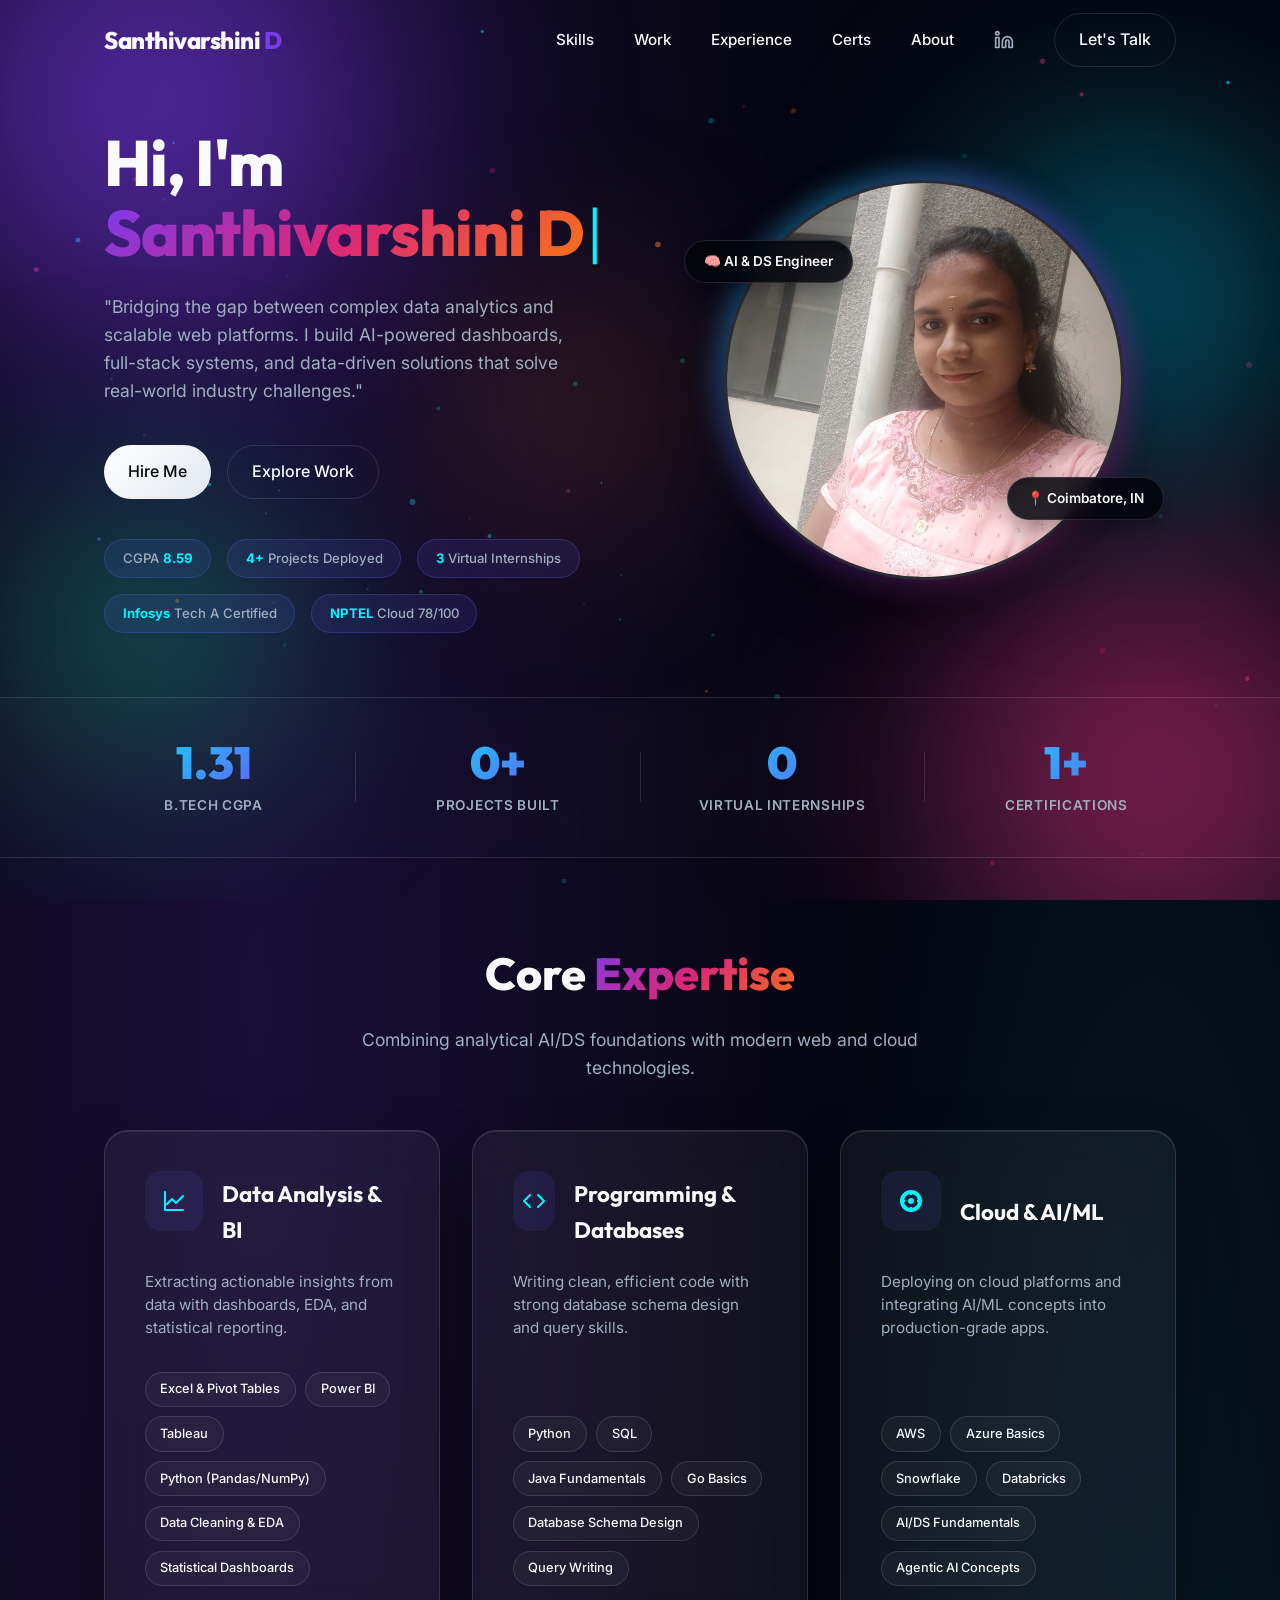
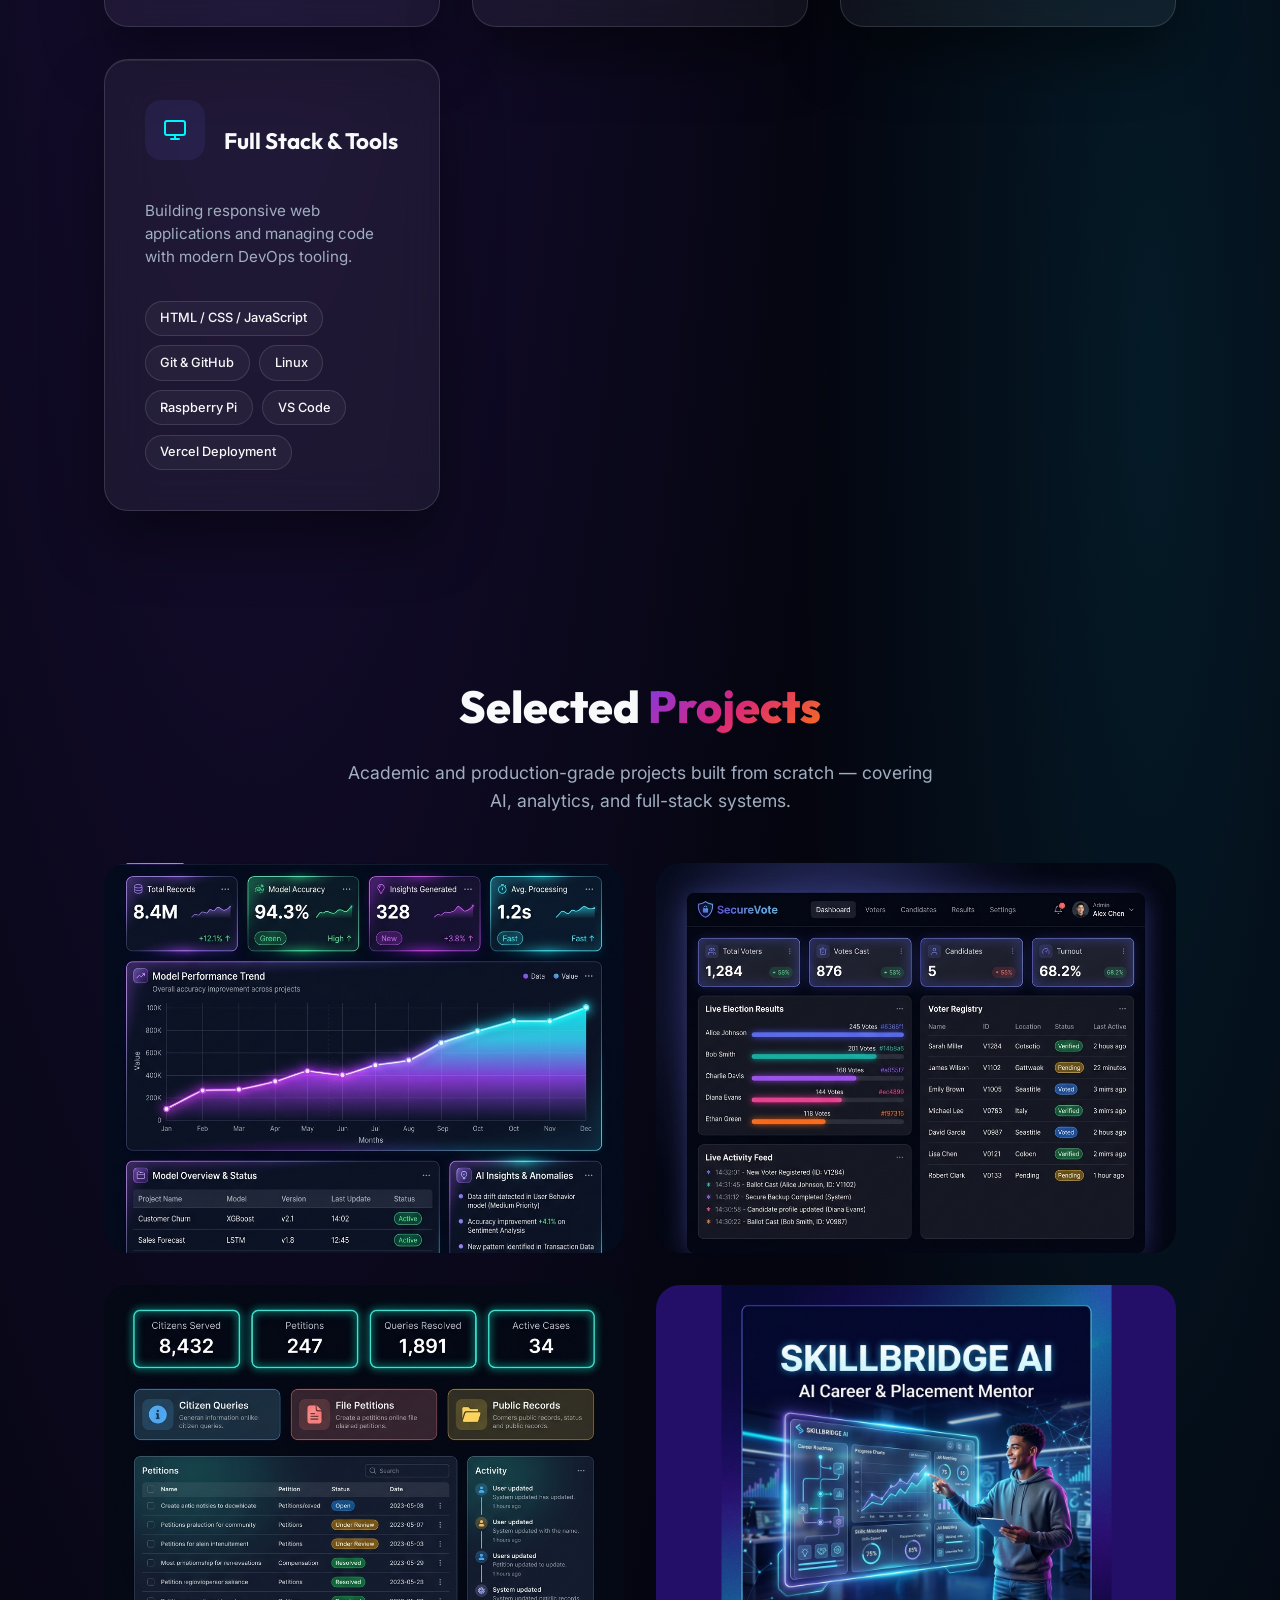
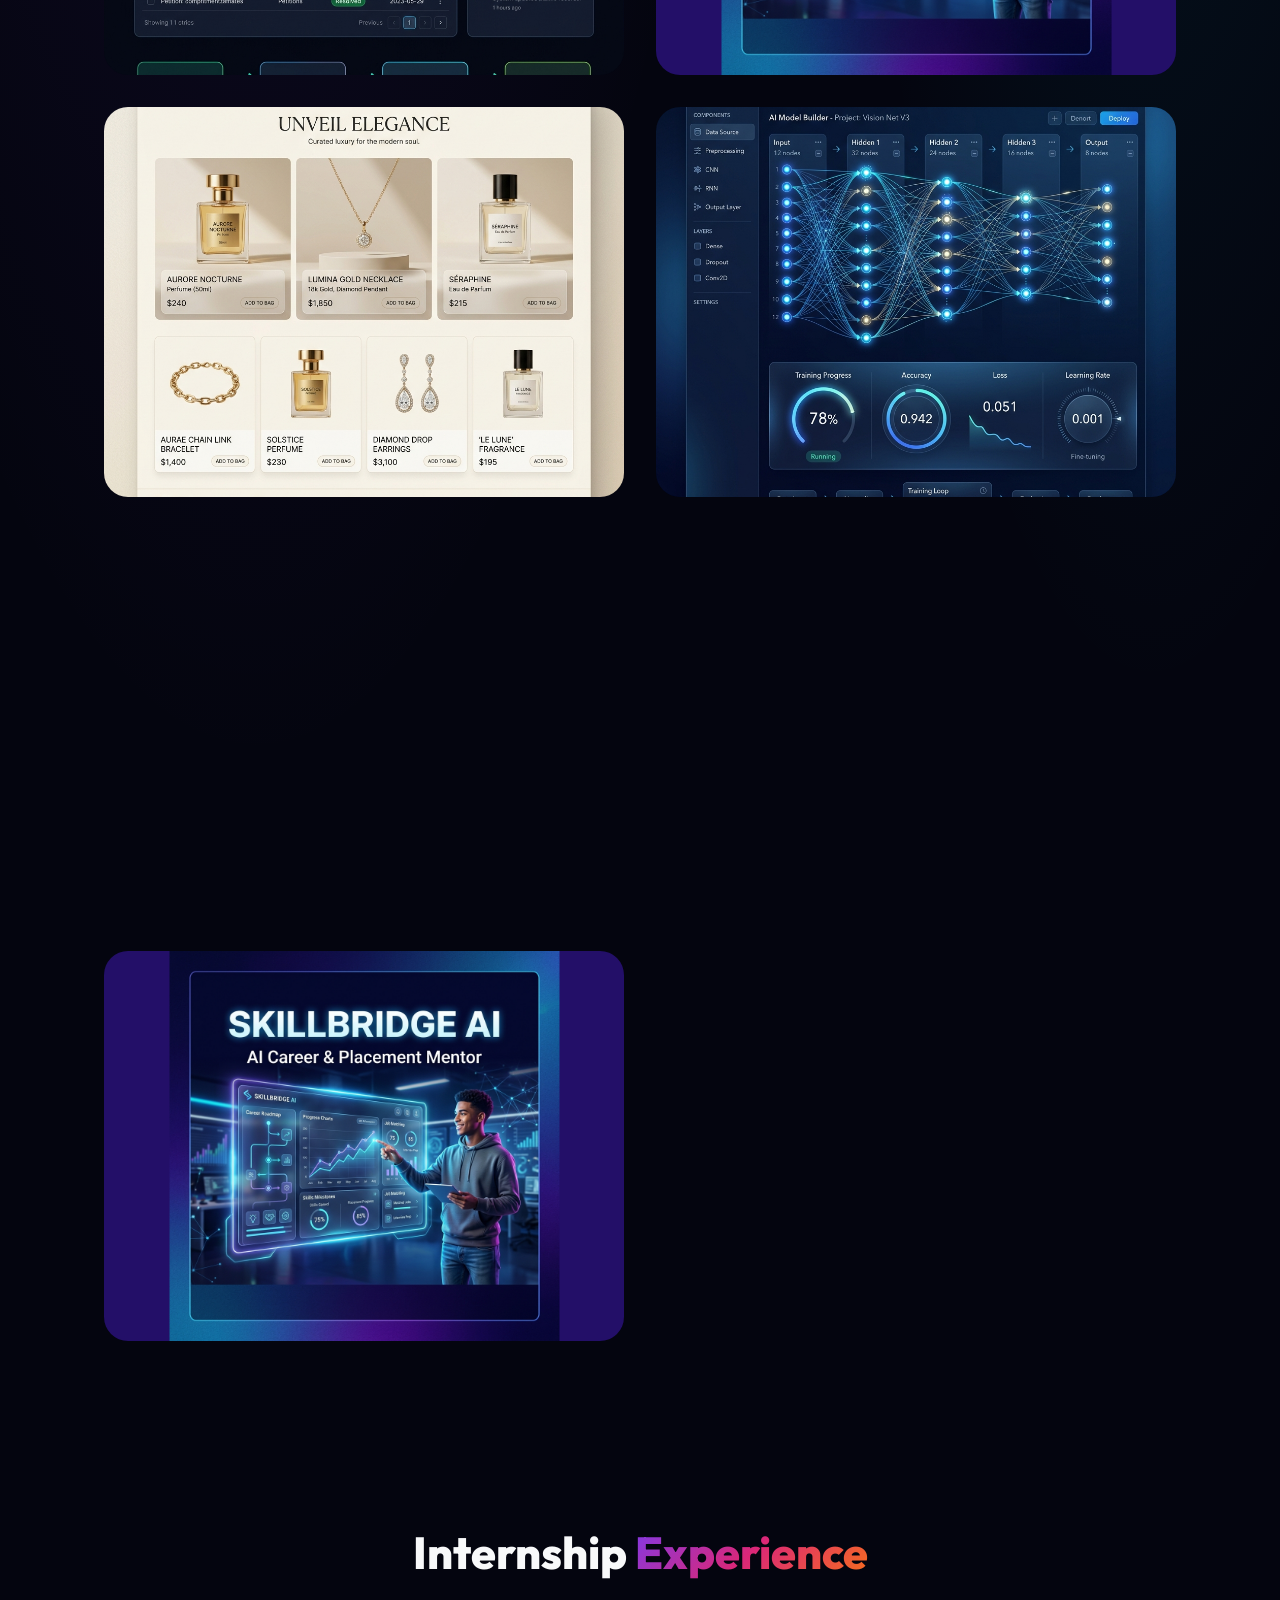
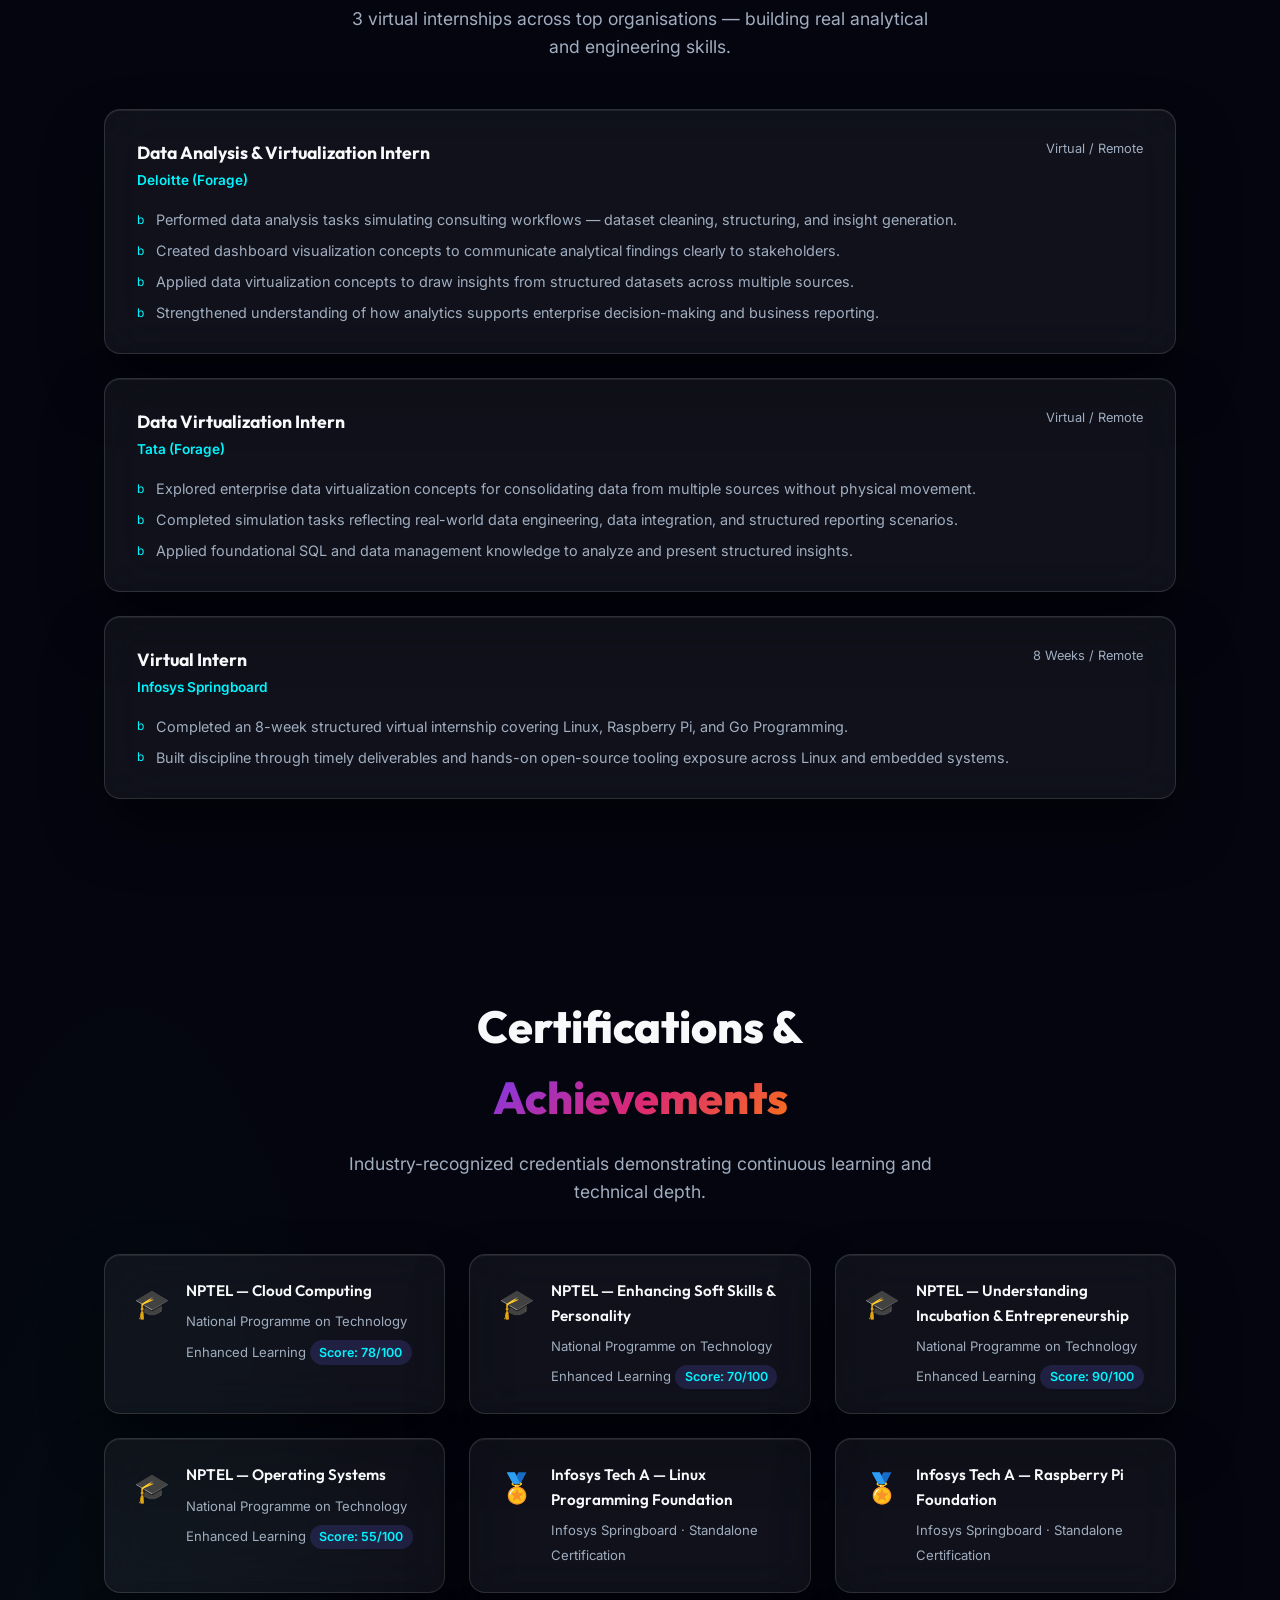
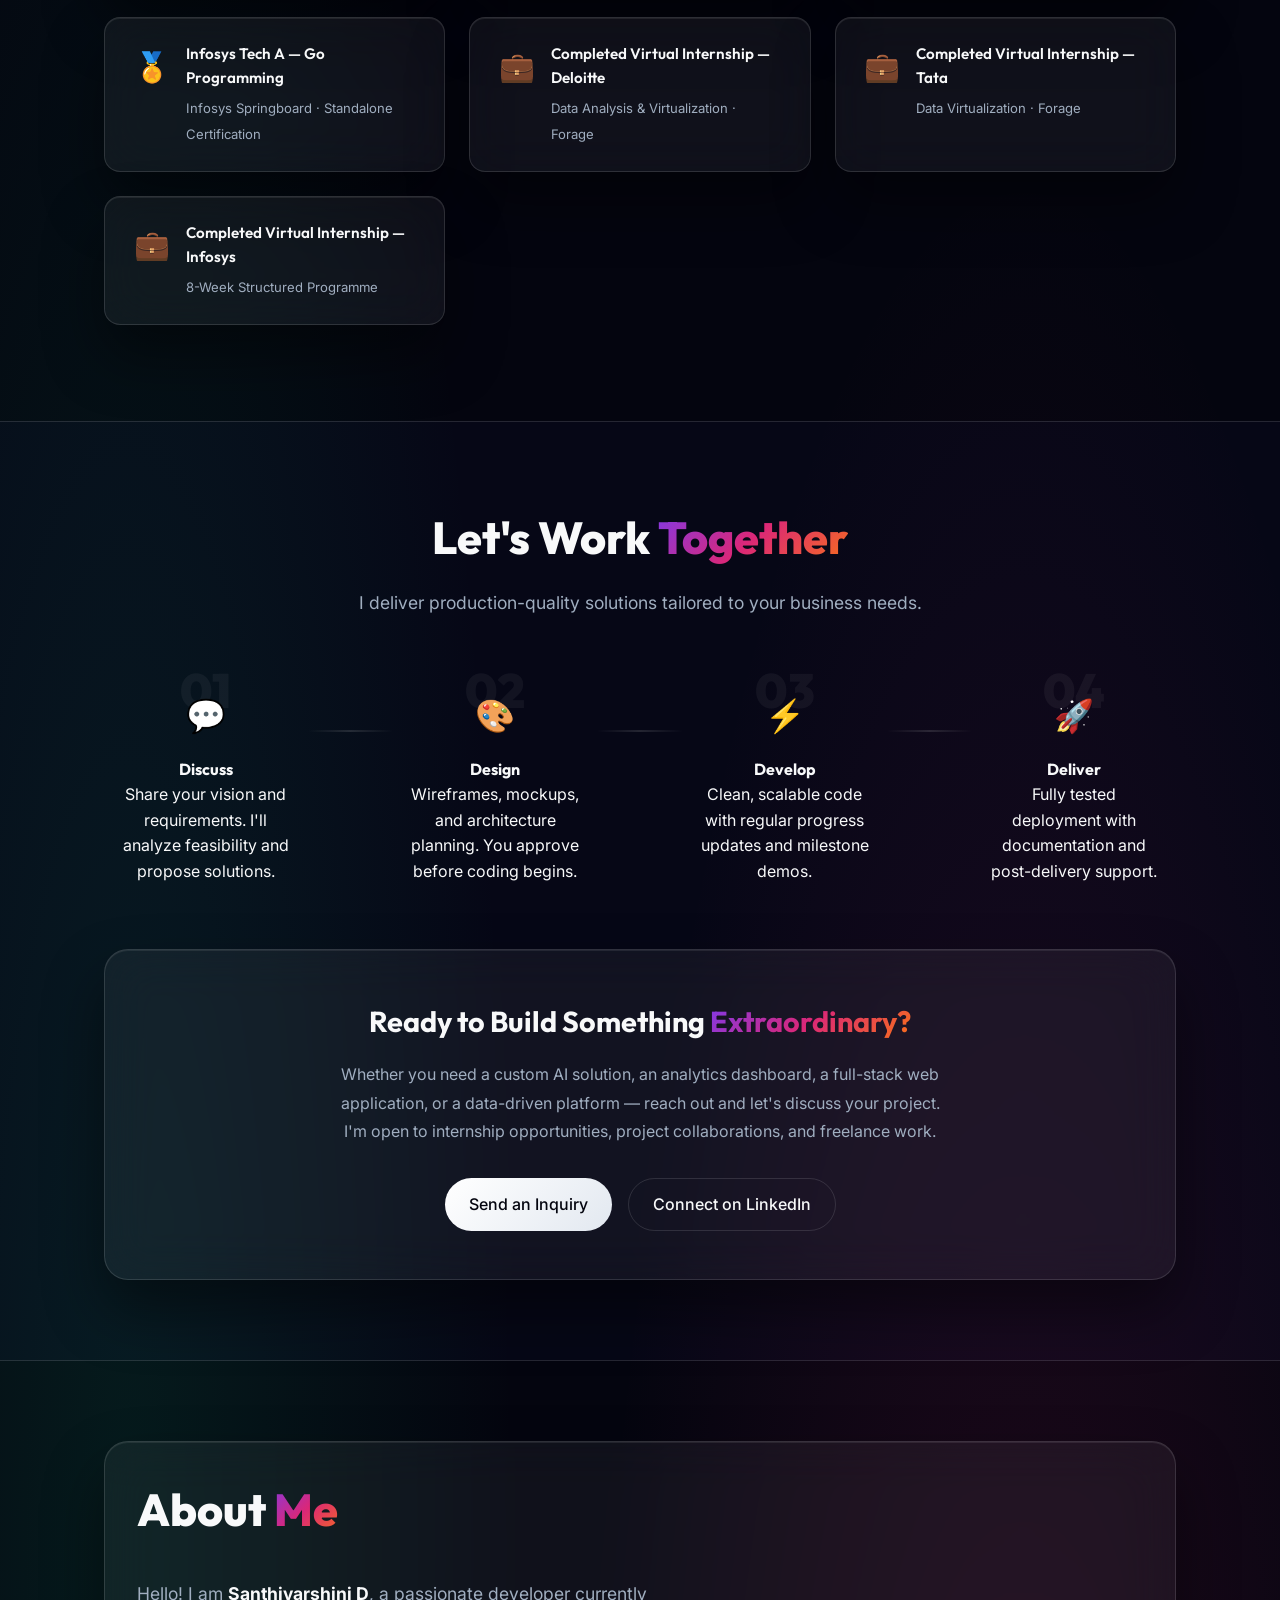
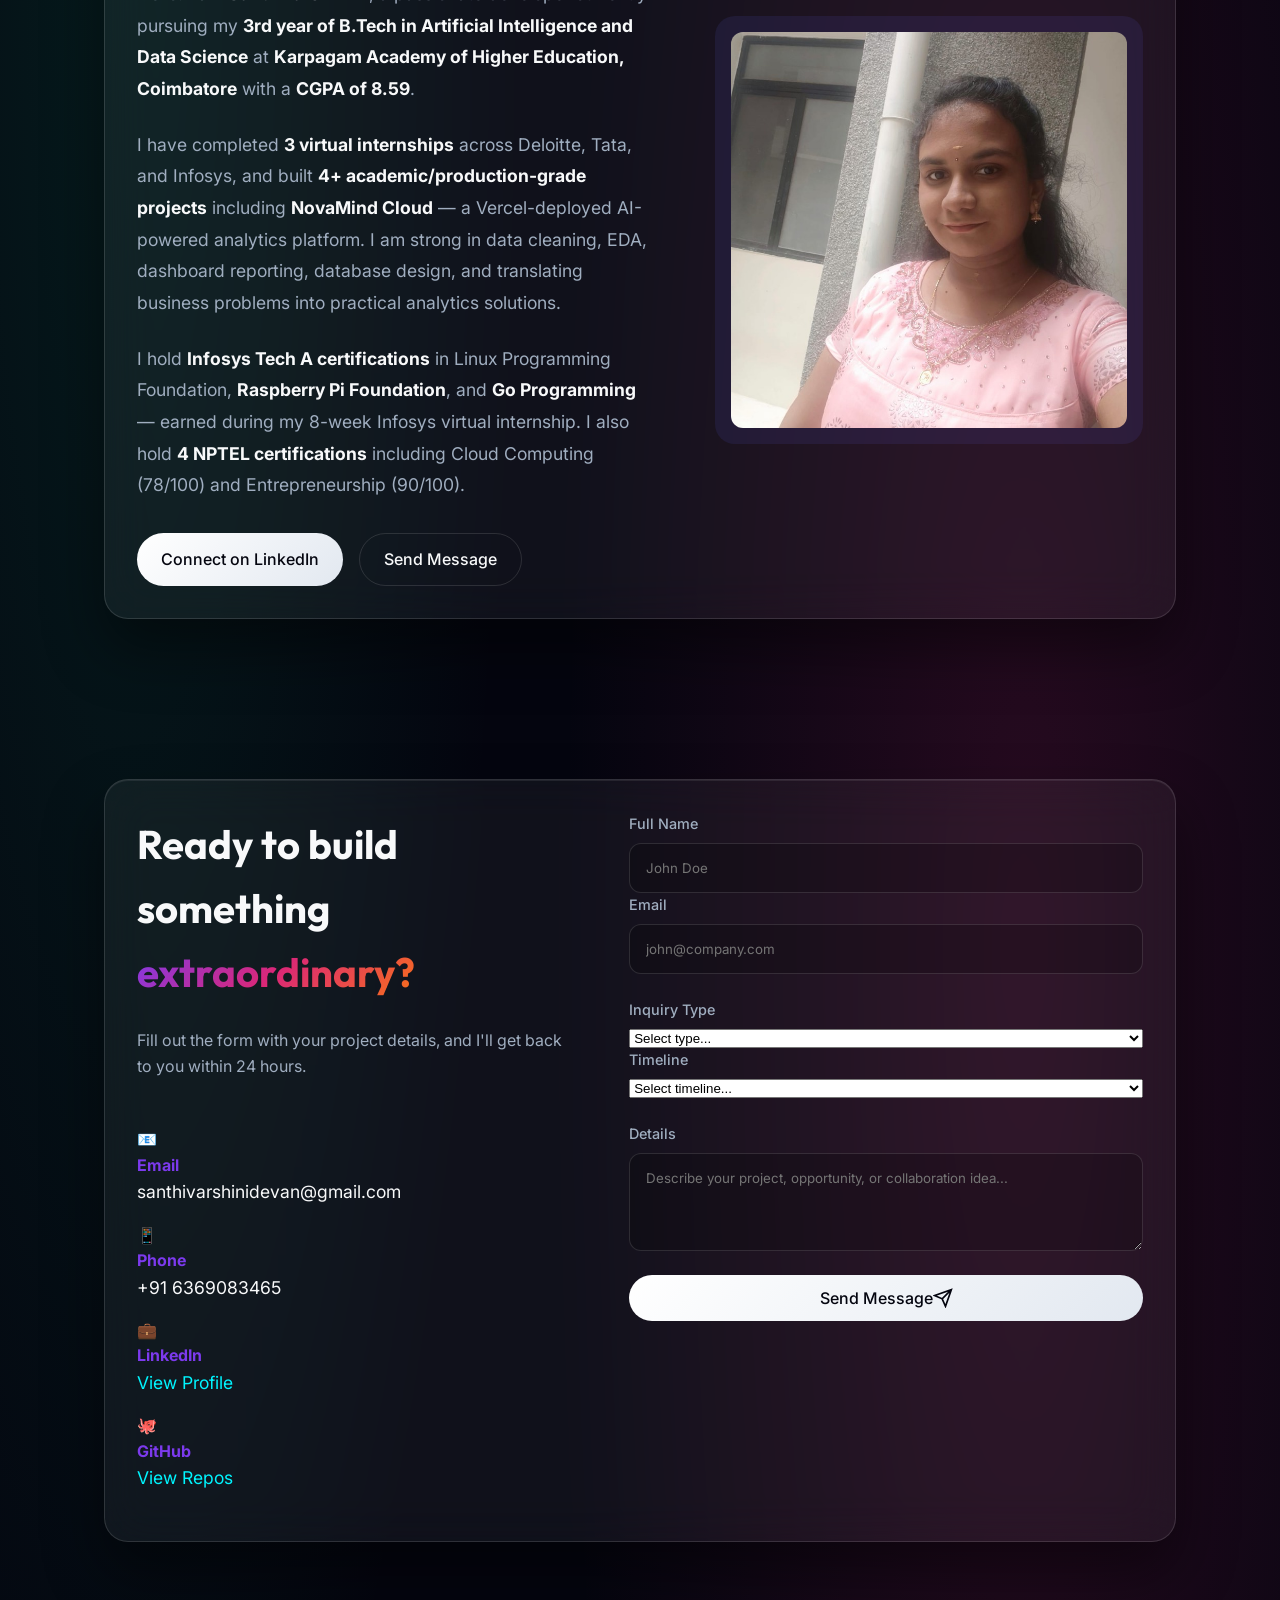
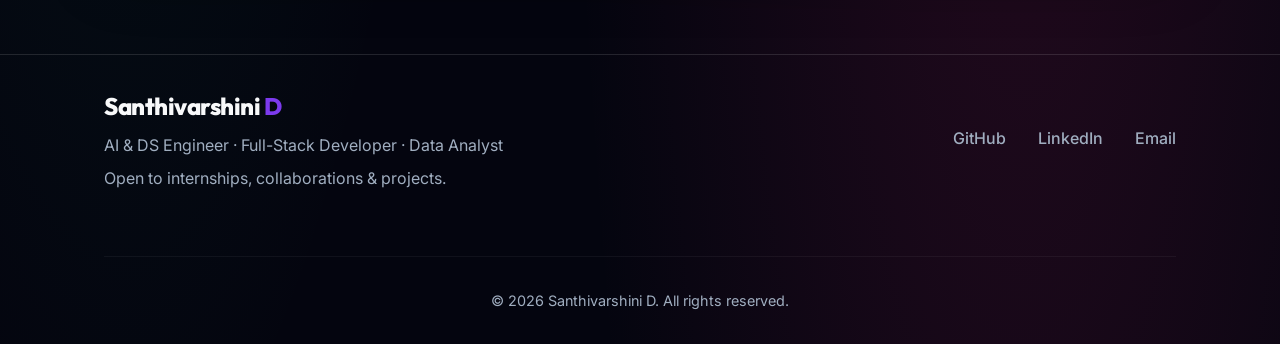
==== commit 32863f76: "feat: restored all 5 original projects back to the portfolio grid" ====
--- a/index.html
+++ b/index.html
@@ -351,6 +351,61 @@
                         </div>
                     </div>
                 </div>
+                <!-- Aura Boutique -->
+                <div class="portfolio-item reveal-up tilt-card">
+                    <img src="projects/aura/thumbnail.png" alt="Aura Boutique" loading="lazy">
+                    <div class="portfolio-overlay">
+                        <div class="portfolio-content">
+                            <h3>Aura Boutique</h3>
+                            <p>Next.js / Tailwind / Stripe</p>
+                            <a href="#portfolio" class="btn btn-outline-light view-project-btn" data-project="aura">View Project</a>
+                        </div>
+                    </div>
+                </div>
+                <!-- Synapse AI -->
+                <div class="portfolio-item reveal-up tilt-card">
+                    <img src="projects/synapse/thumbnail.png" alt="Synapse AI" loading="lazy">
+                    <div class="portfolio-overlay">
+                        <div class="portfolio-content">
+                            <h3>Synapse AI</h3>
+                            <p>Vue.js / Python / TensorFlow</p>
+                            <a href="#portfolio" class="btn btn-outline-light view-project-btn" data-project="synapse">View Project</a>
+                        </div>
+                    </div>
+                </div>
+                <!-- Lumina Studio -->
+                <div class="portfolio-item reveal-up tilt-card">
+                    <img src="projects/lumina/thumbnail.png" alt="Lumina Studio" loading="lazy">
+                    <div class="portfolio-overlay">
+                        <div class="portfolio-content">
+                            <h3>Lumina Studio</h3>
+                            <p>Three.js / GSAP / Vanilla JS</p>
+                            <a href="#portfolio" class="btn btn-outline-light view-project-btn" data-project="lumina">View Project</a>
+                        </div>
+                    </div>
+                </div>
+                <!-- Quantum AI -->
+                <div class="portfolio-item reveal-up tilt-card">
+                    <img src="projects/quantum/thumbnail.png" alt="Quantum AI" loading="lazy">
+                    <div class="portfolio-overlay">
+                        <div class="portfolio-content">
+                            <h3>Quantum AI</h3>
+                            <p>React / Vite / AI Analyzer</p>
+                            <a href="#portfolio" class="btn btn-outline-light view-project-btn" data-project="quantum">View Project</a>
+                        </div>
+                    </div>
+                </div>
+                <!-- SkillBridge AI -->
+                <div class="portfolio-item reveal-up tilt-card">
+                    <img src="projects/skillbridge/thumbnail.png" alt="SkillBridge AI" loading="lazy">
+                    <div class="portfolio-overlay">
+                        <div class="portfolio-content">
+                            <h3>SkillBridge AI</h3>
+                            <p>Next.js / Prisma / AWS Aurora</p>
+                            <a href="#portfolio" class="btn btn-outline-light view-project-btn" data-project="skillbridge">View Project</a>
+                        </div>
+                    </div>
+                </div>
             </div>
         </div>
     </section>
@@ -753,6 +808,46 @@
             image: "projects/skillbridge/thumbnail.png",
             liveLink: "https://portfolio-eight-sepia-17.vercel.app/",
             githubLink: "https://github.com/dsv2007"
+        },
+        aura: {
+            title: "Aura Boutique",
+            desc: "A premium luxury e-commerce platform pushing the boundaries of web animation. Features a headless CMS, ultra-fast page transitions, and elegant product showcases.",
+            tags: ["Next.js", "Tailwind", "Stripe", "Framer Motion"],
+            image: "projects/aura/thumbnail.png",
+            liveLink: "projects/aura/index.html",
+            githubLink: "https://github.com/dsv2007"
+        },
+        synapse: {
+            title: "Synapse AI",
+            desc: "A scalable SaaS web application allowing enterprise users to rapidly train and deploy custom AI models without writing a single line of code.",
+            tags: ["Vue.js", "Python", "TensorFlow", "AWS"],
+            image: "projects/synapse/thumbnail.png",
+            liveLink: "projects/synapse/index.html",
+            githubLink: "https://github.com/dsv2007"
+        },
+        lumina: {
+            title: "Lumina Studio",
+            desc: "A breath-taking corporate branding and portfolio website for an internationally recognized architecture firm. Emphasizes minimalism and structural beauty.",
+            tags: ["HTML/CSS", "Vanilla JS", "Three.js", "GSAP"],
+            image: "projects/lumina/thumbnail.png",
+            liveLink: "projects/lumina/index.html",
+            githubLink: "https://github.com/dsv2007"
+        },
+        quantum: {
+            title: "Quantum AI",
+            desc: "An advanced AI Resume Analyzer & Creator Workspace featuring dynamic client-side keyword auditing, live ATS Friendliness checklists, STAR format sentence optimizers, and a real-time Neural Model Hyperparameter Hub with live convergence charts.",
+            tags: ["React", "Vite", "JavaScript", "CSS"],
+            image: "projects/quantum/thumbnail.png",
+            liveLink: "projects/quantum/index.html",
+            githubLink: "https://github.com/dsv2007/quantum-ai"
+        },
+        skillbridge: {
+            title: "SkillBridge AI",
+            desc: "A premium AI-powered engineering career path recommender, real-time skill-gap auditor, milestone roadmap tracker, and placement preparation simulator featuring AWS Aurora and Vercel serverless integration.",
+            tags: ["Next.js", "TypeScript", "Prisma", "PostgreSQL", "AWS Aurora", "Vercel"],
+            image: "projects/skillbridge/thumbnail.png",
+            liveLink: "https://skill-bridge-ai-ffj7.vercel.app/",
+            githubLink: "https://github.com/dsv2007/Skill-Bridge-AI"
         }
     };
     </script>
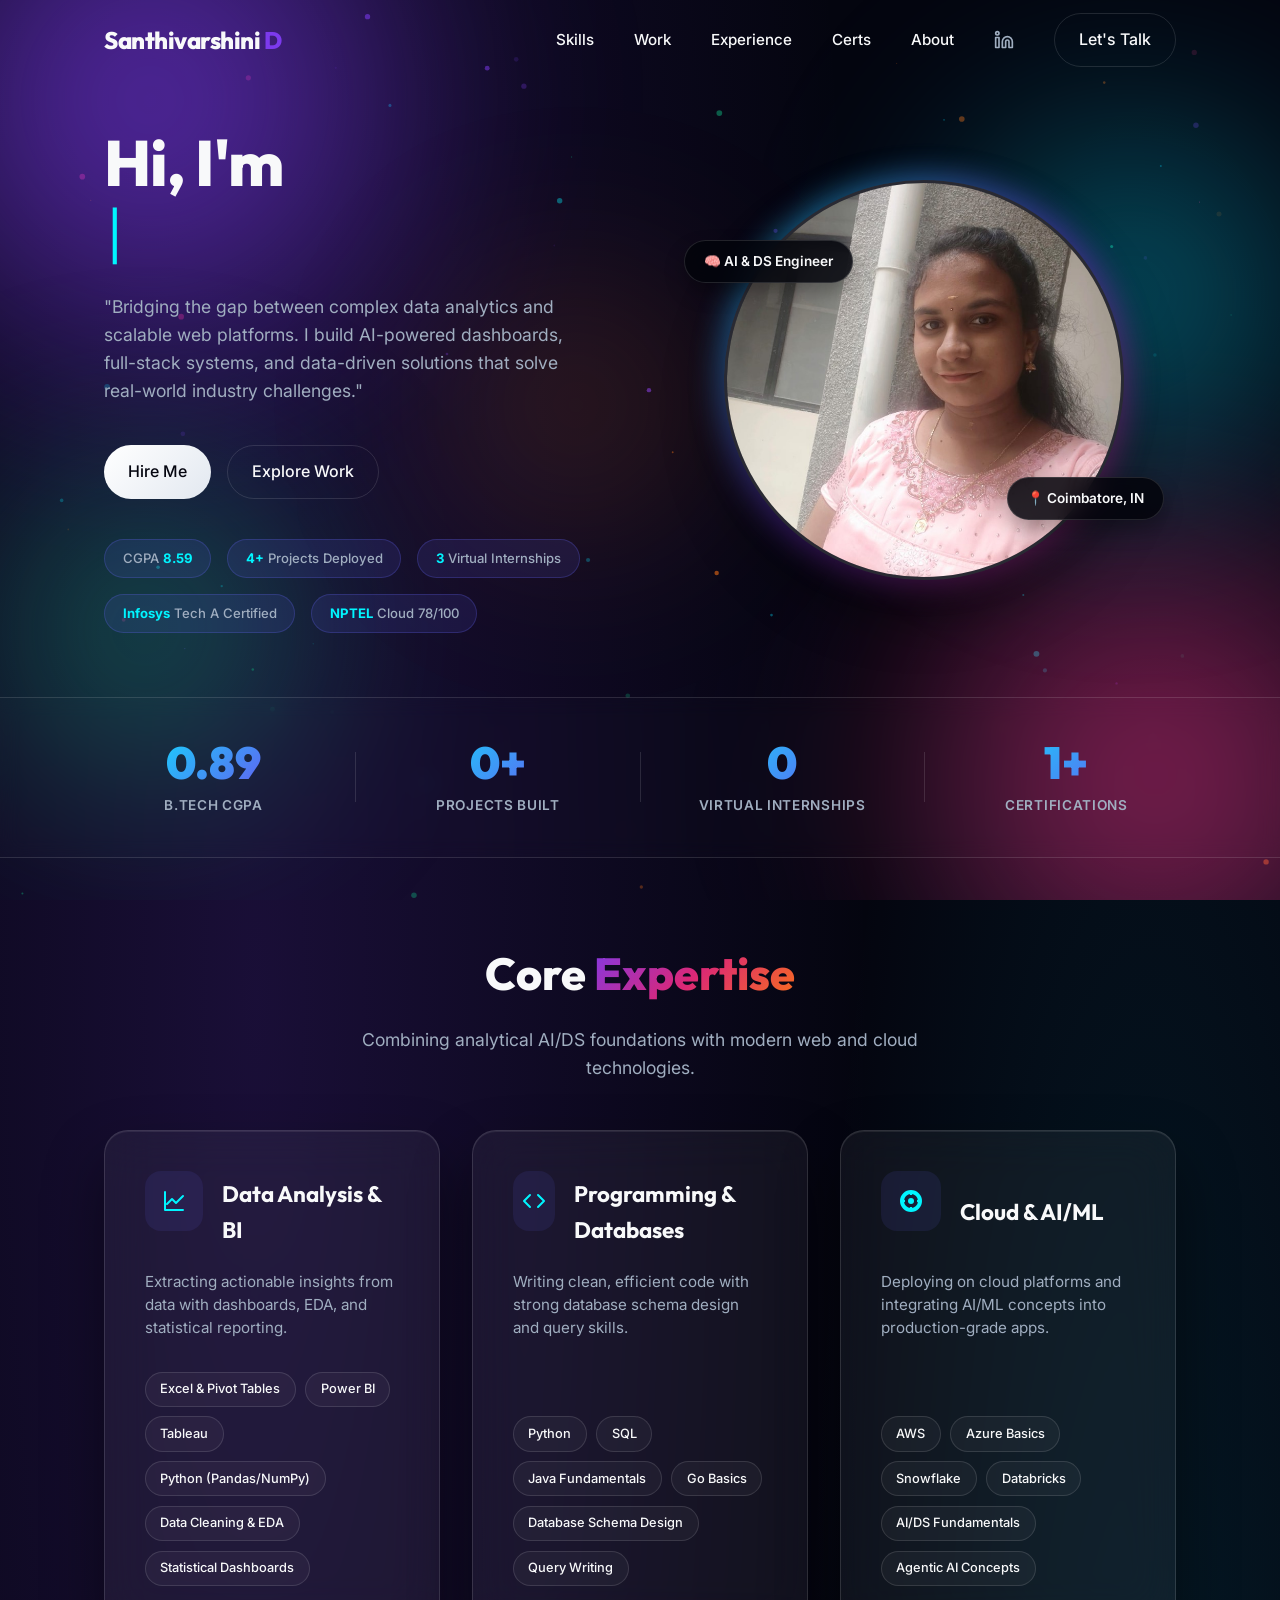
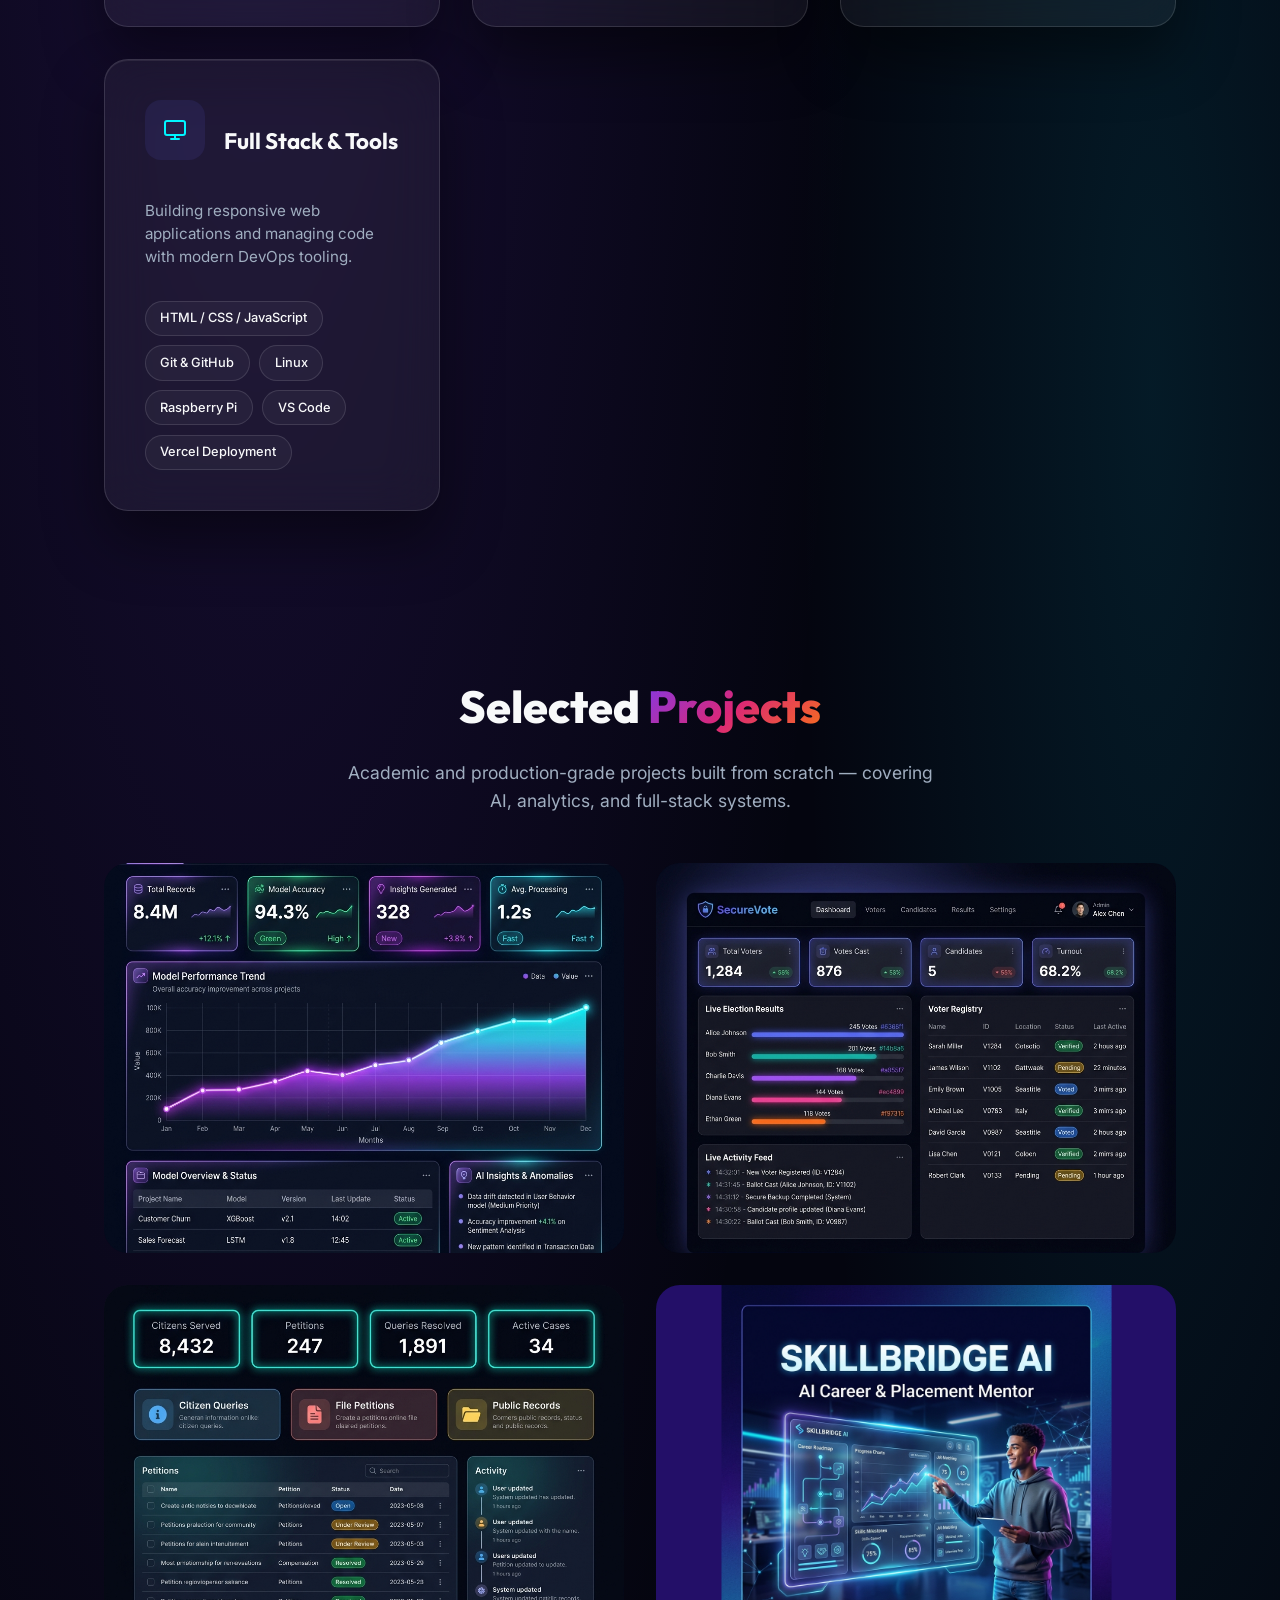
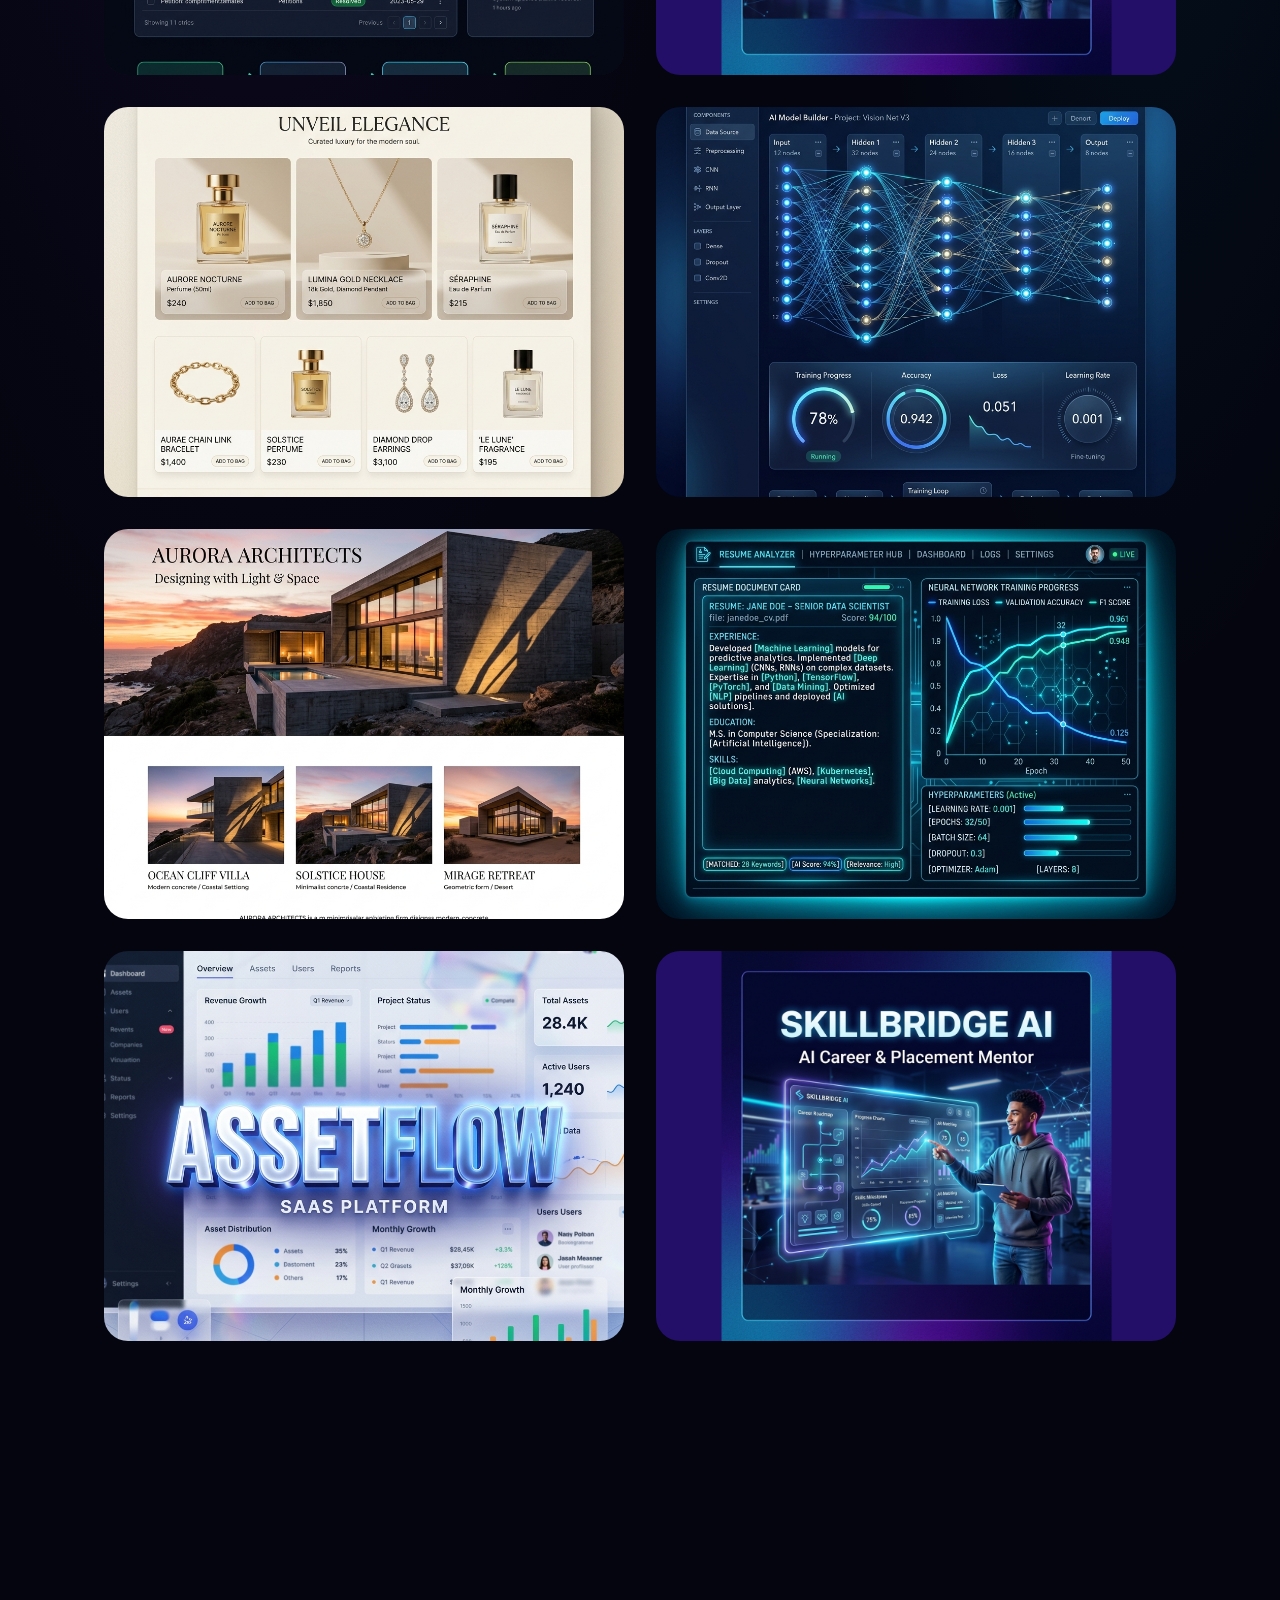
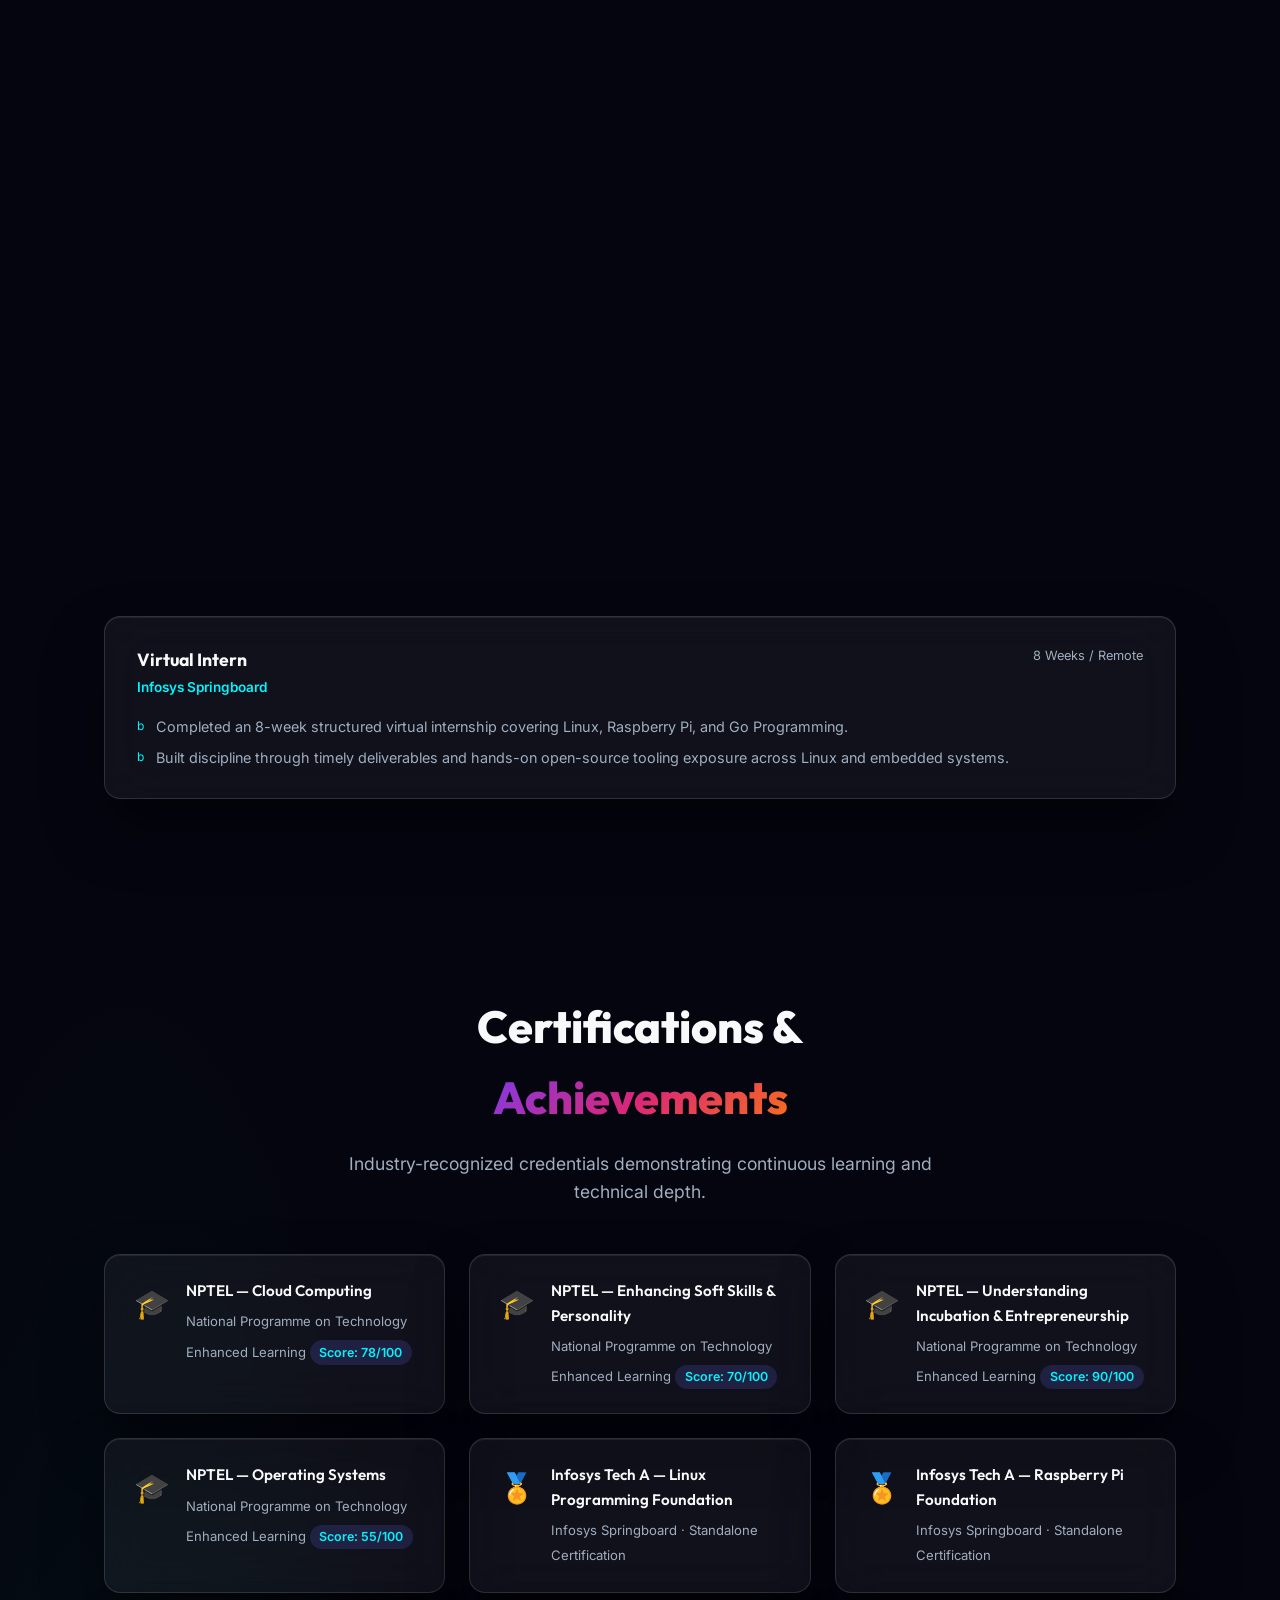
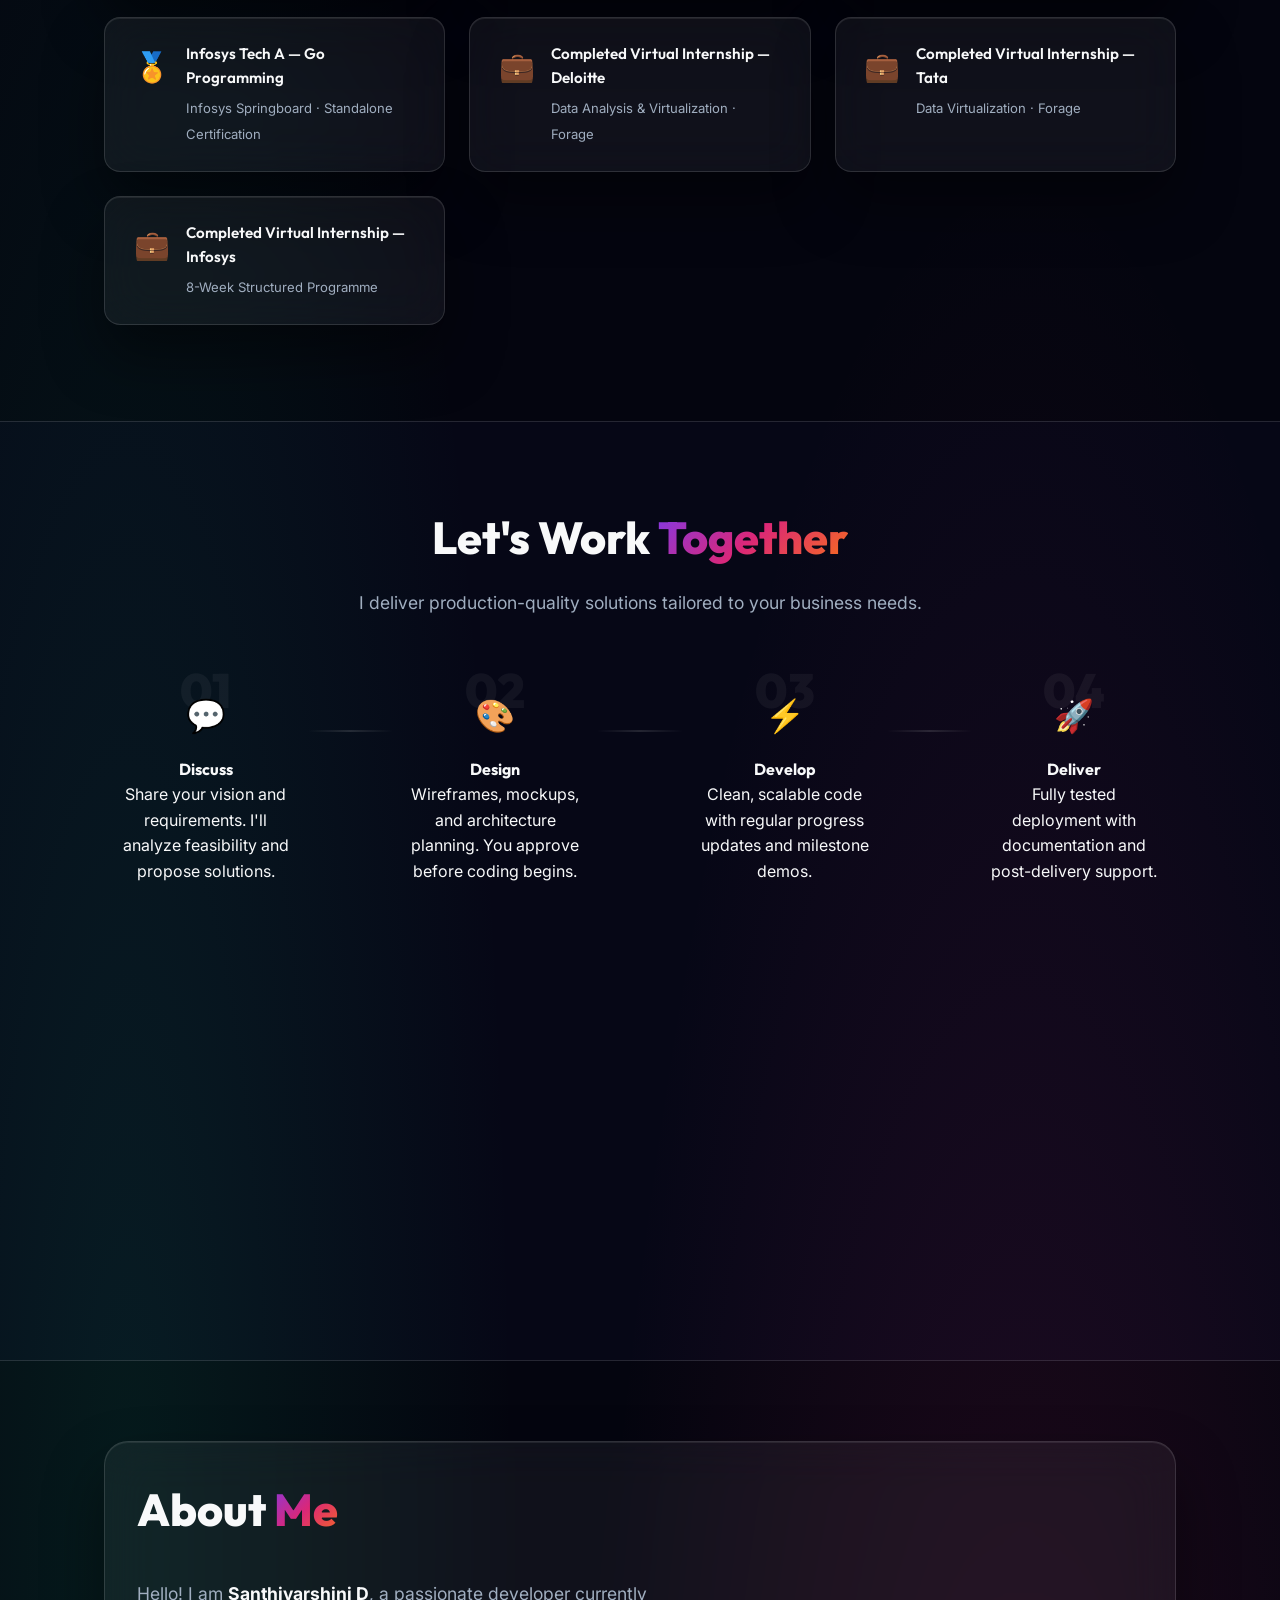
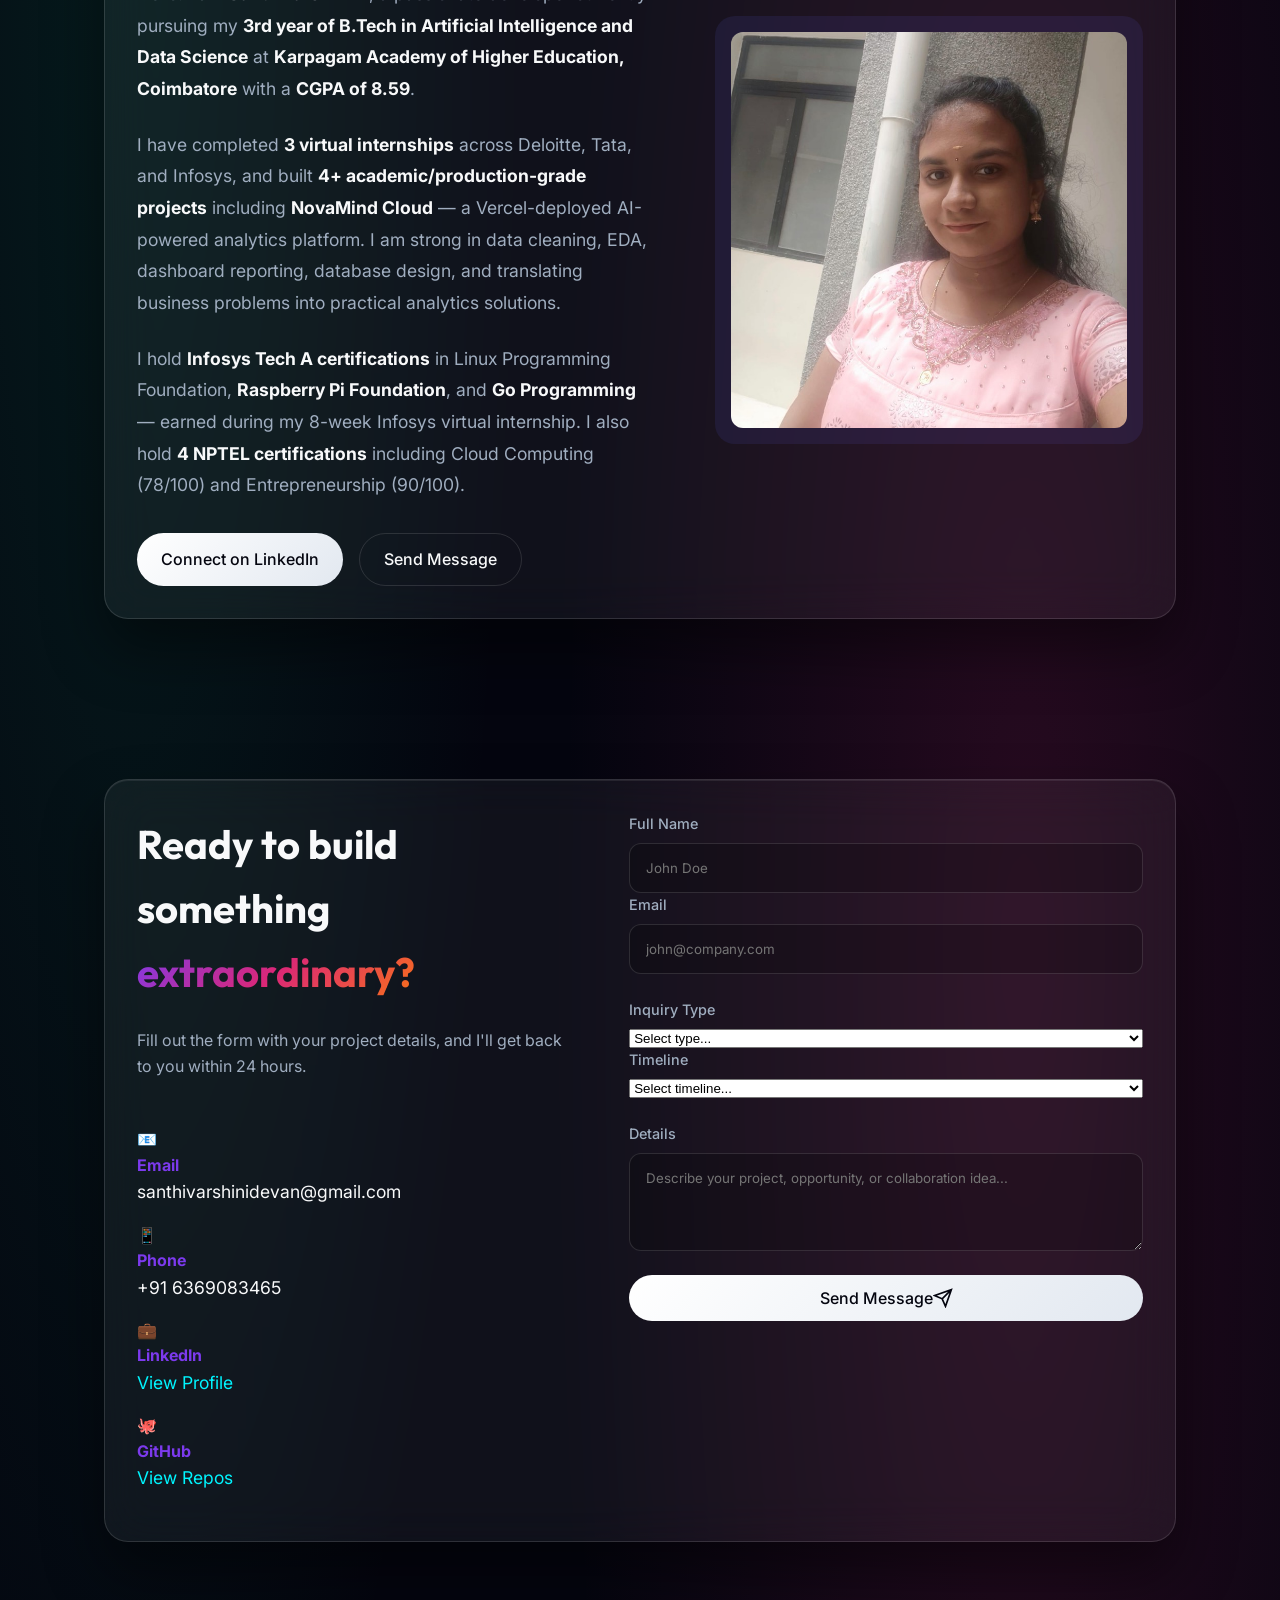
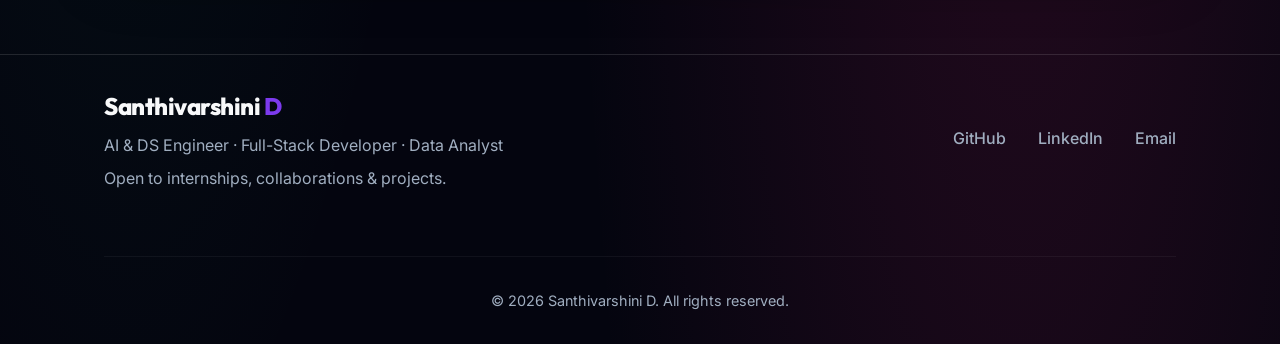
==== commit 422b1f15: "Add AssetFlow to portfolio with highlighted title thumbnail" ====
--- a/index.html
+++ b/index.html
@@ -395,6 +395,17 @@
                         </div>
                     </div>
                 </div>
+                <!-- AssetFlow -->
+                <div class="portfolio-item reveal-up tilt-card">
+                    <img src="projects/assetflow/thumbnail.png" alt="AssetFlow" loading="lazy">
+                    <div class="portfolio-overlay">
+                        <div class="portfolio-content">
+                            <h3>AssetFlow</h3>
+                            <p>React / Vite / Dashboard</p>
+                            <a href="#portfolio" class="btn btn-outline-light view-project-btn" data-project="assetflow">View Project</a>
+                        </div>
+                    </div>
+                </div>
                 <!-- SkillBridge AI -->
                 <div class="portfolio-item reveal-up tilt-card">
                     <img src="projects/skillbridge/thumbnail.png" alt="SkillBridge AI" loading="lazy">
@@ -848,6 +859,14 @@
             image: "projects/skillbridge/thumbnail.png",
             liveLink: "https://skill-bridge-ai-ffj7.vercel.app/",
             githubLink: "https://github.com/dsv2007/Skill-Bridge-AI"
+        },
+        assetflow: {
+            title: "AssetFlow - Enterprise Asset Management",
+            desc: "A complete, responsive React application for tracking physical assets, resource bookings, and maintenance workflows. Features a sleek glassmorphism UI, real-time KPI dashboards, automated PDF report generation, and interactive modals. Built and deployed for the 2026 Odoo Hackathon.",
+            tags: ["React", "Vite", "Lucide", "Recharts", "jsPDF"],
+            image: "projects/assetflow/thumbnail.png",
+            liveLink: "https://dsv2007.github.io/odoo_2026/",
+            githubLink: "https://github.com/dsv2007/odoo_2026"
         }
     };
     </script>
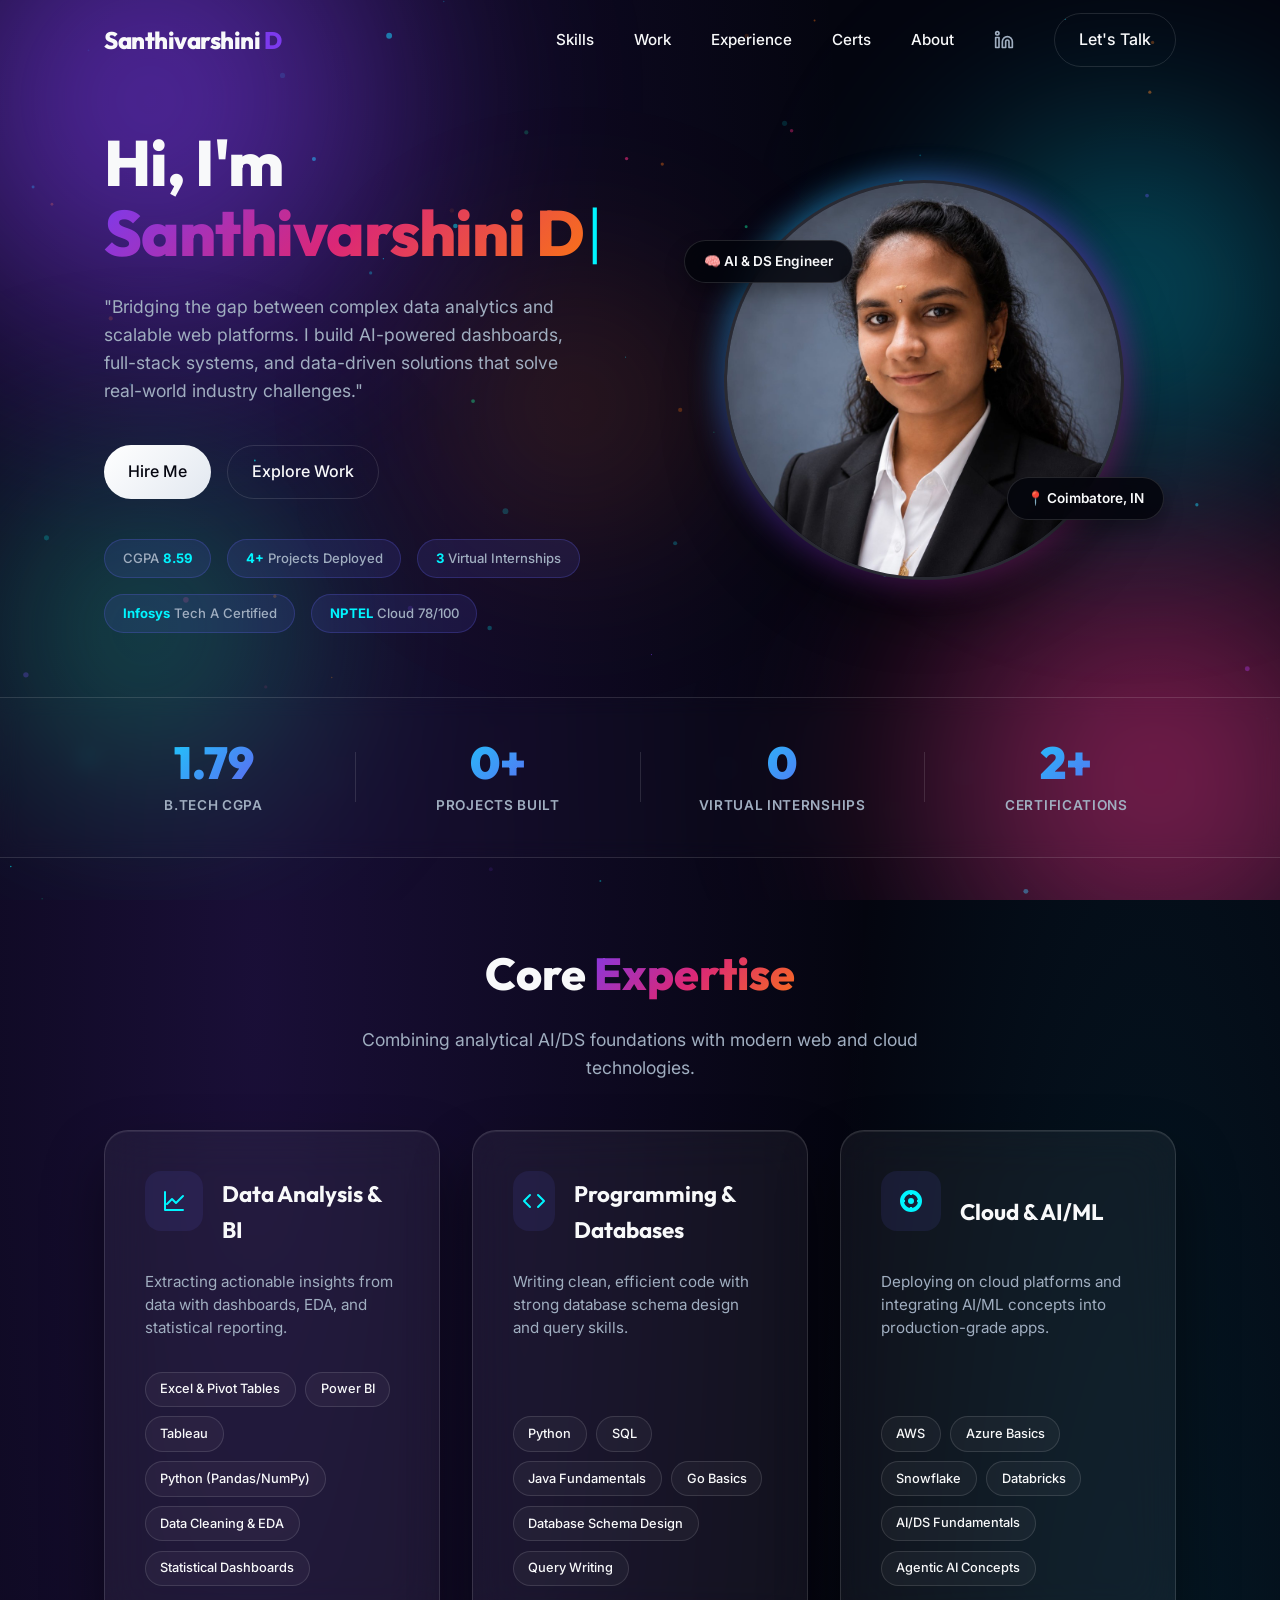
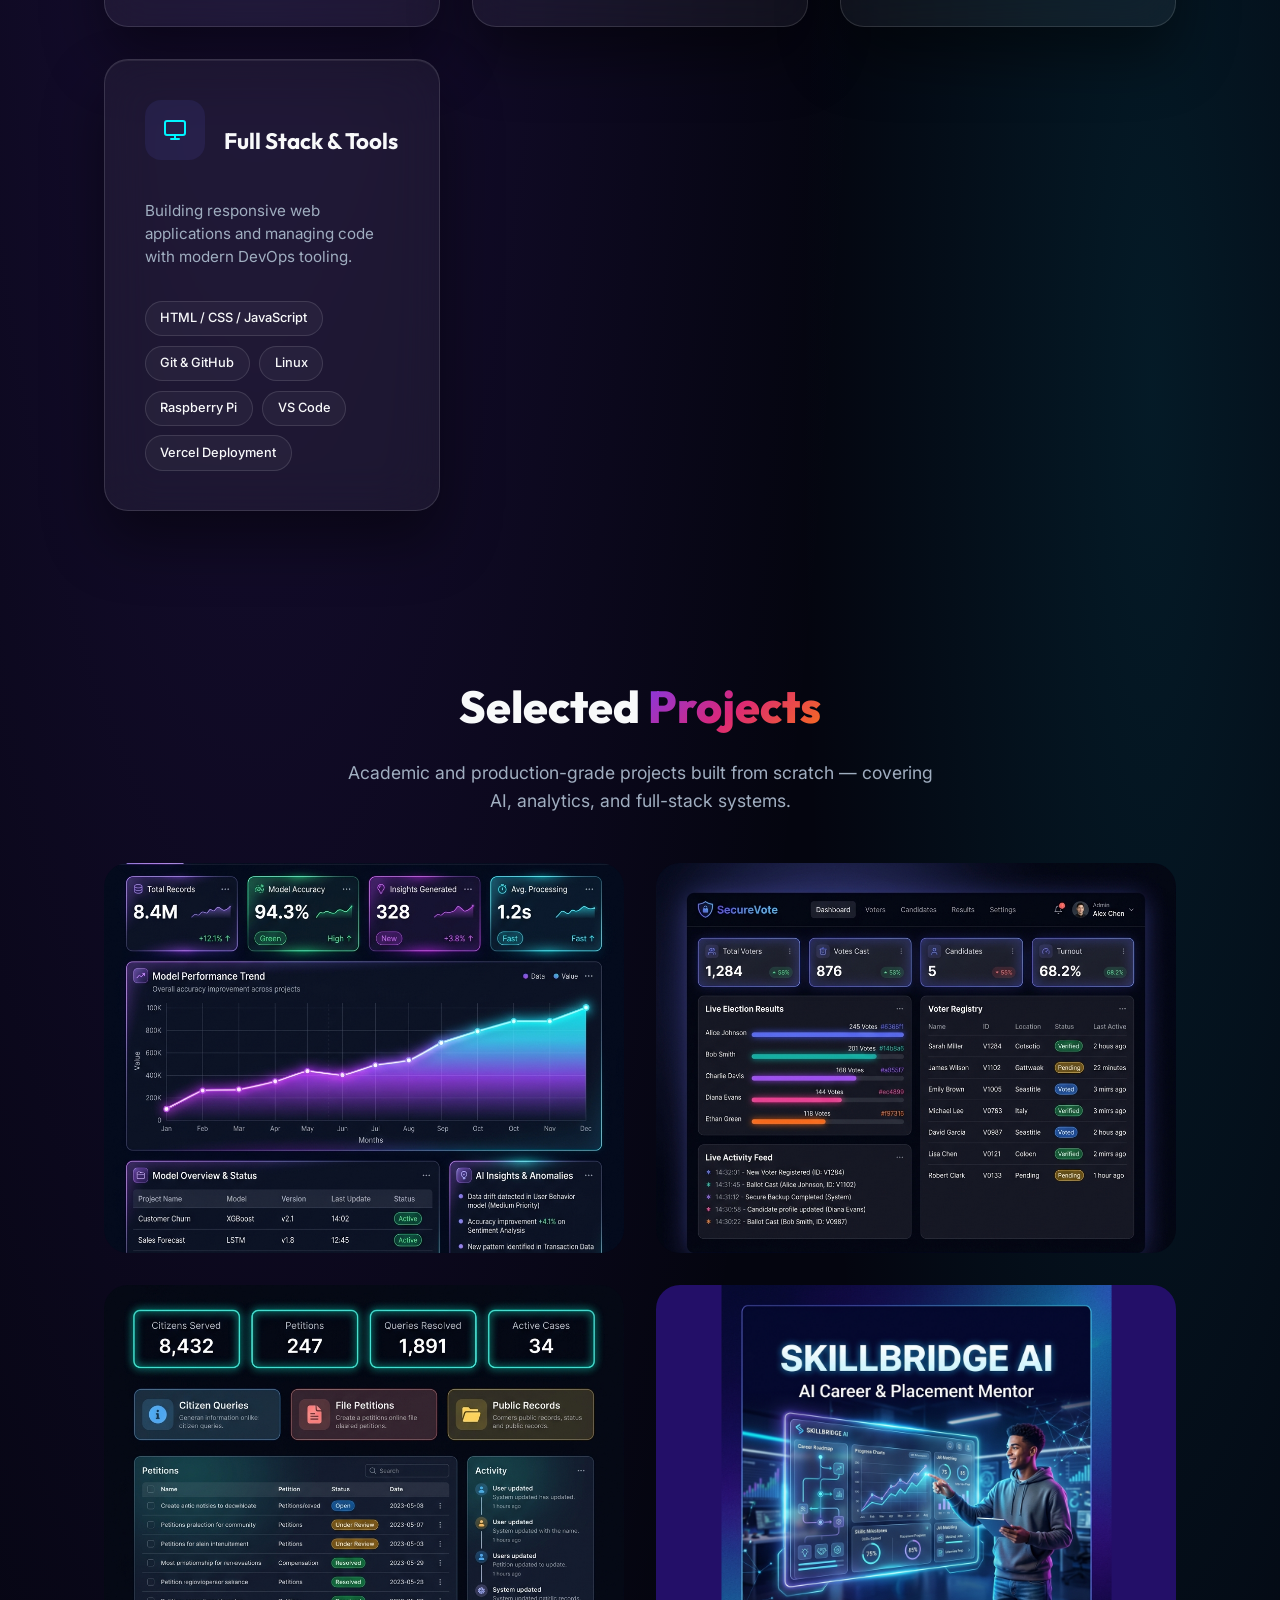
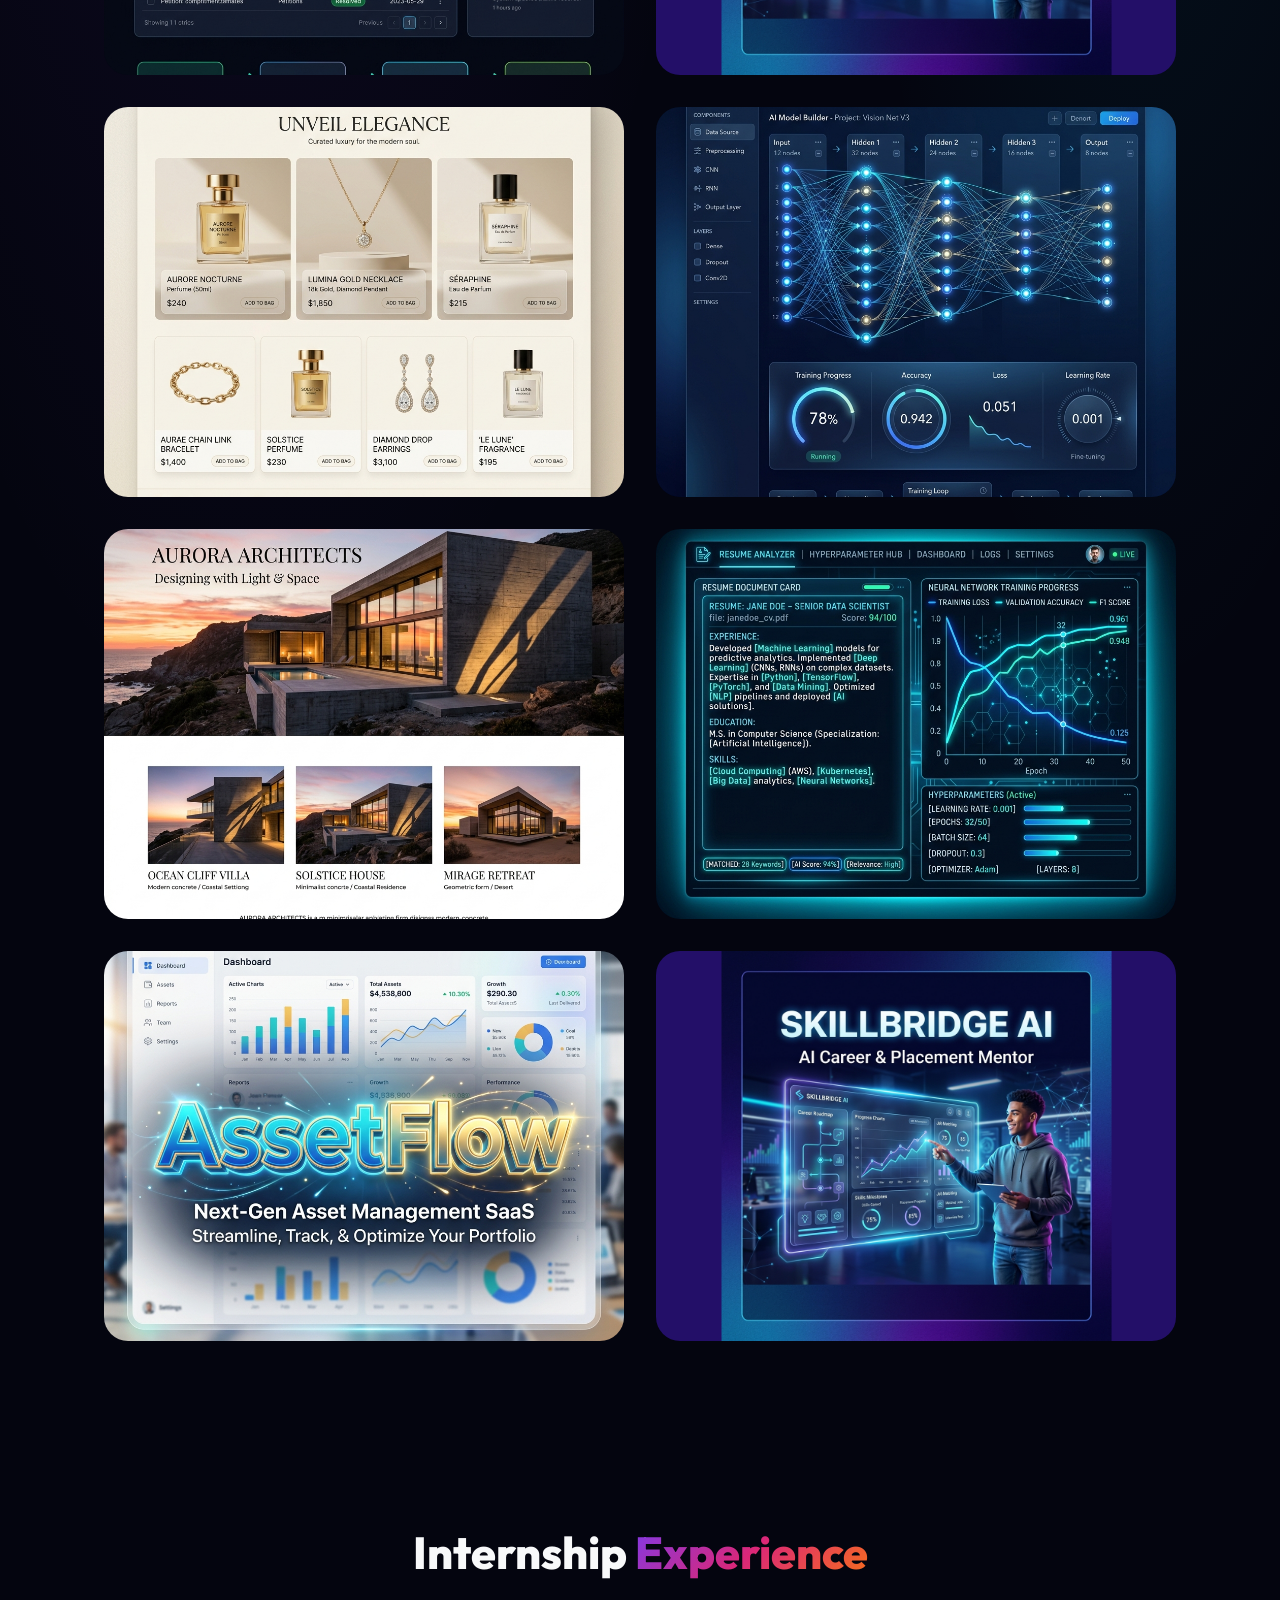
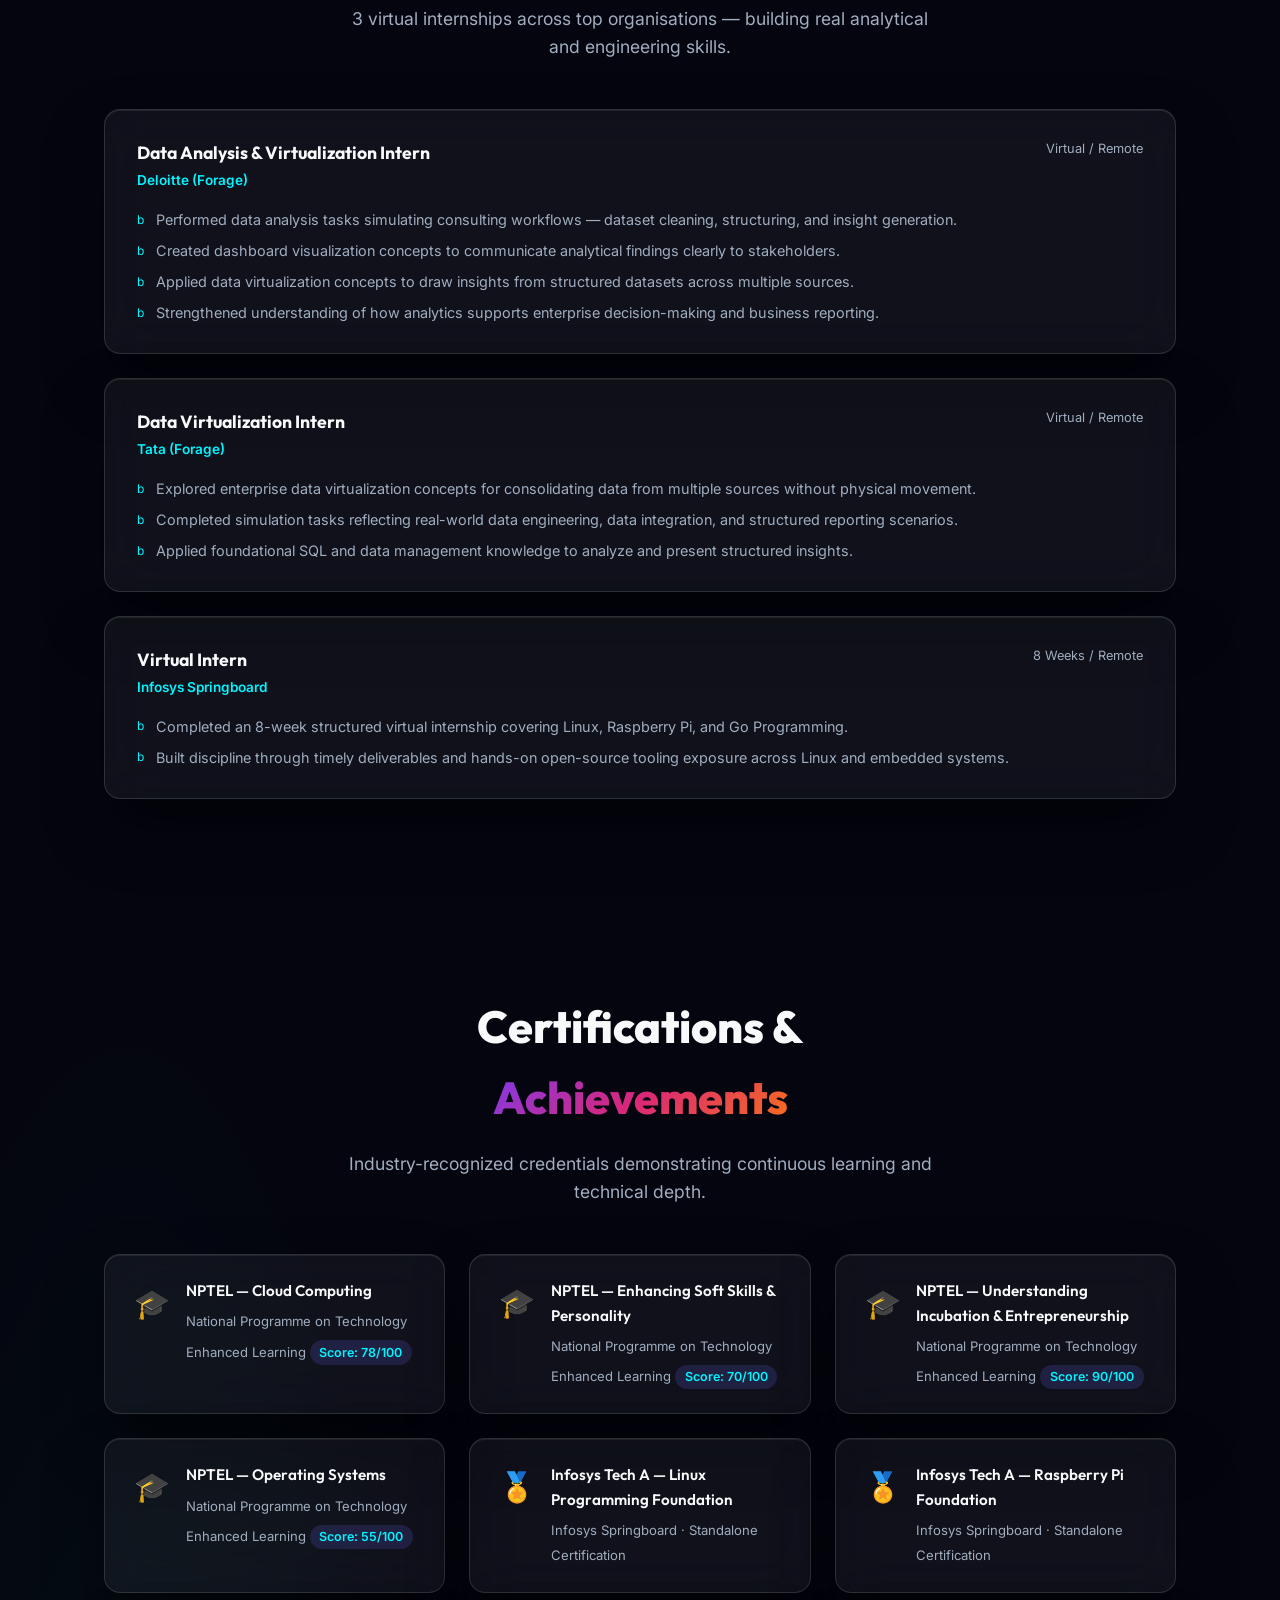
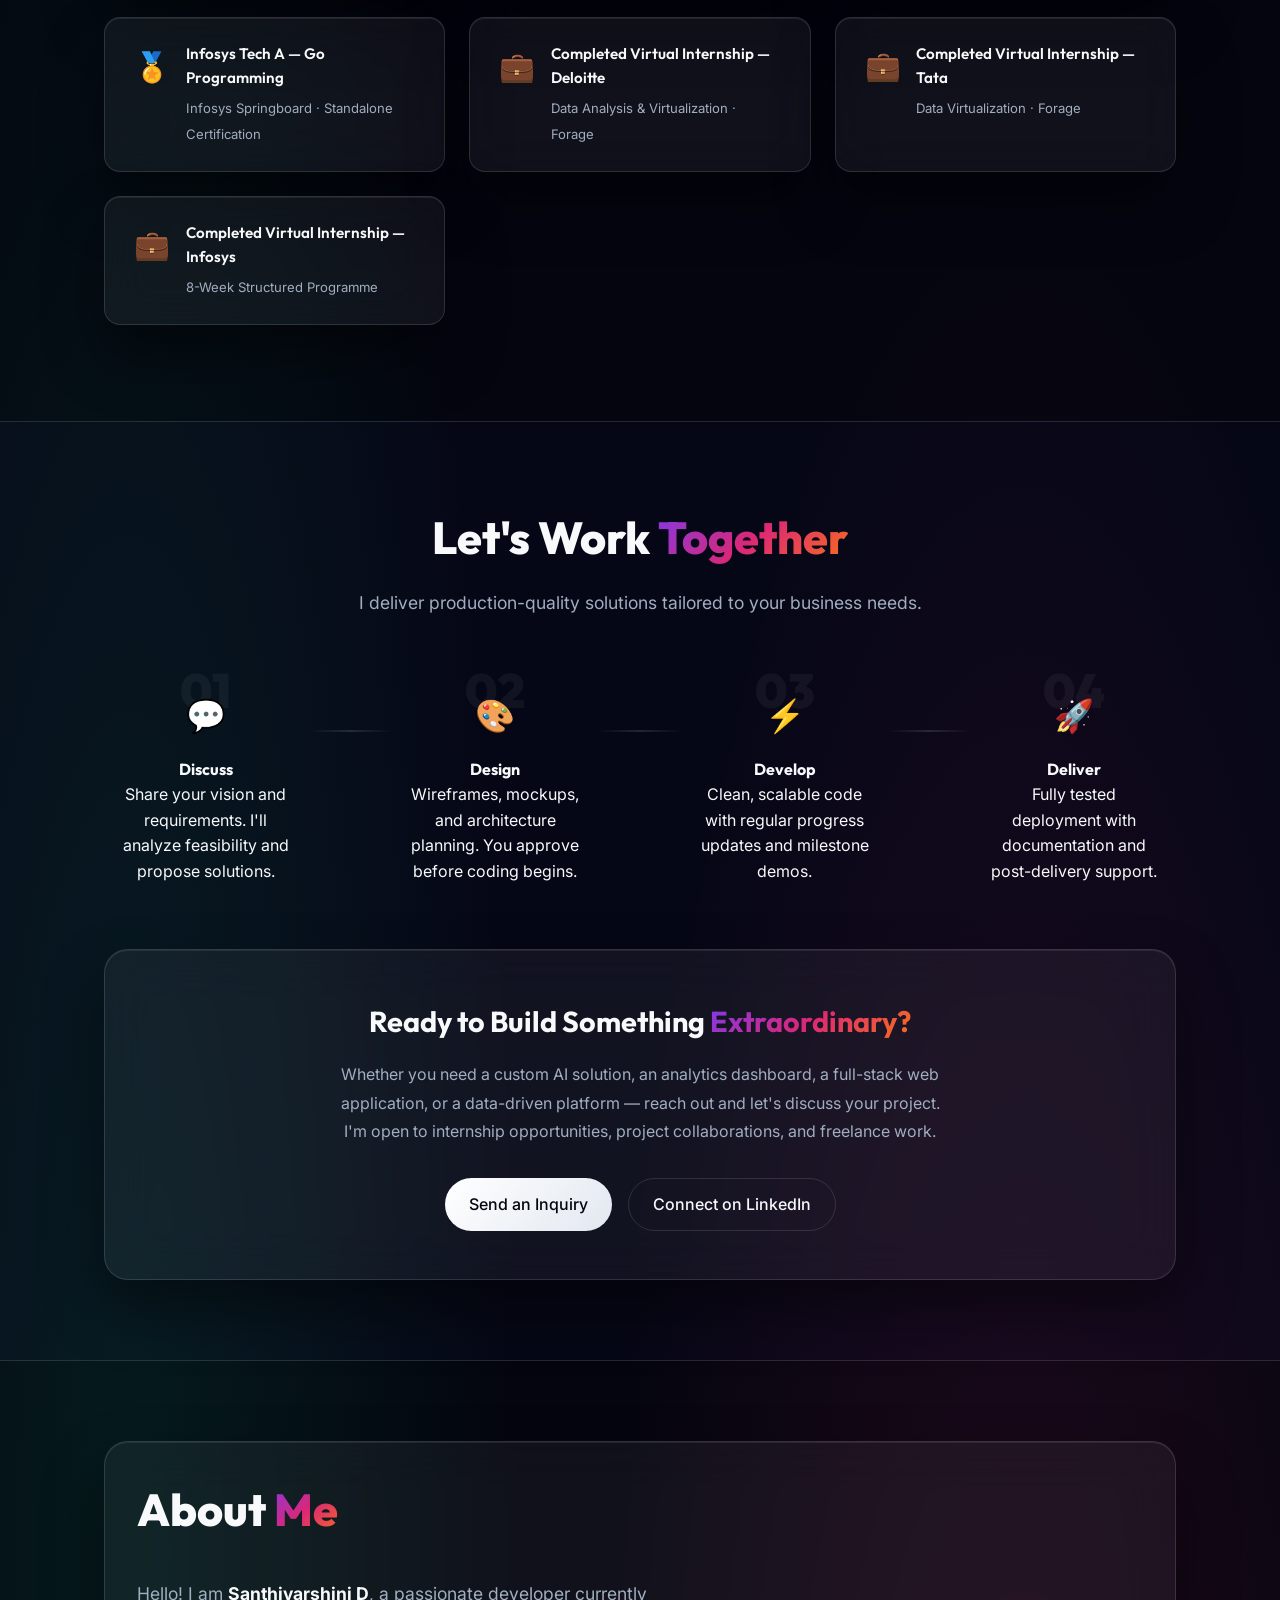
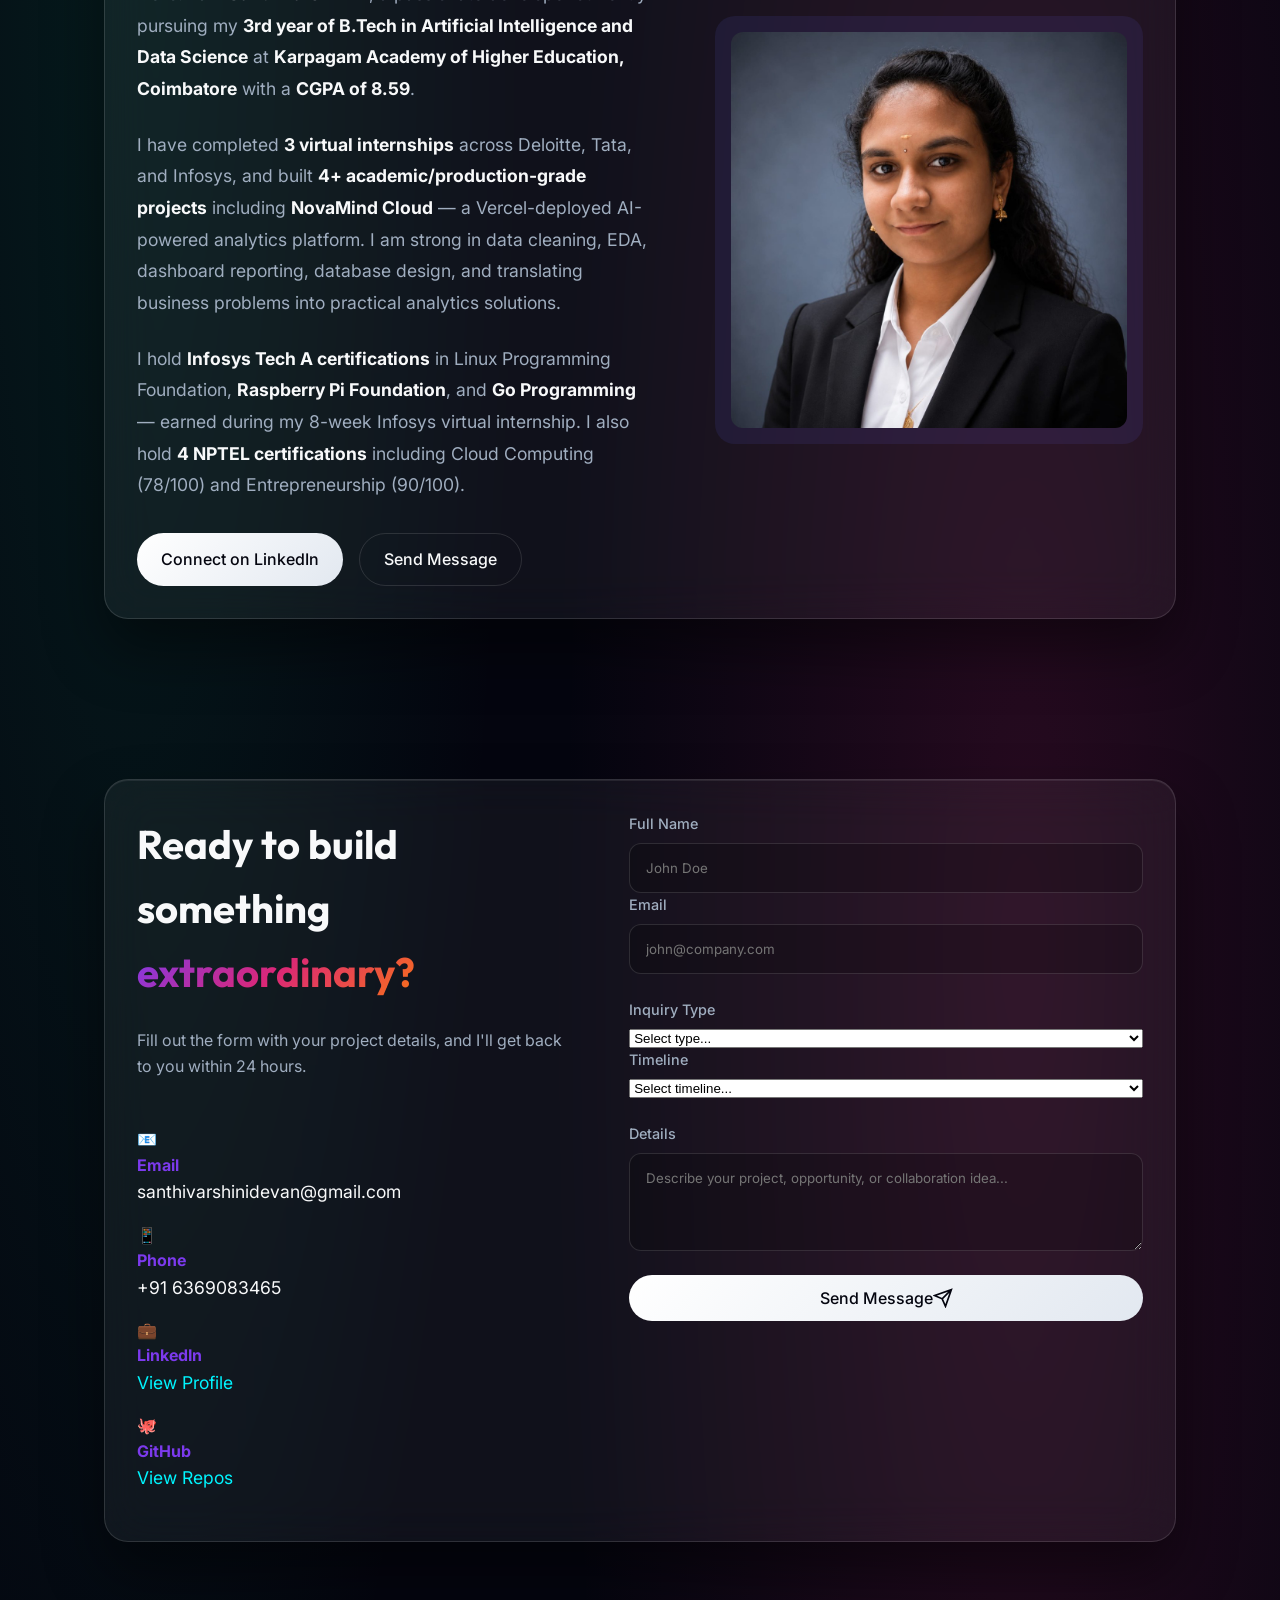
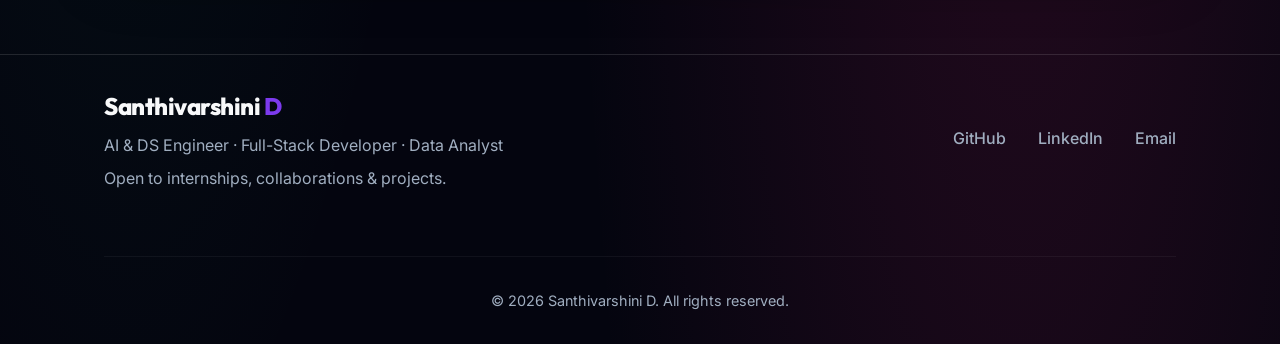
==== commit 50c7f874: "Add cache-busting query parameter to profile avatar" ====
--- a/index.html
+++ b/index.html
@@ -12,13 +12,13 @@
     <meta property="og:url" content="https://portfolio-eight-sepia-17.vercel.app/">
     <meta property="og:title" content="Santhivarshini D | AI & Data Science Engineer">
     <meta property="og:description" content="3rd-year B.Tech AI & DS student with hands-on experience in Python, SQL, Power BI, Tableau, AWS, and full-stack development. NovaMind Cloud creator.">
-    <meta property="og:image" content="https://dsv2007.github.io/portfolio/profile_avatar.jpg">
+    <meta property="og:image" content="https://dsv2007.github.io/portfolio/profile_avatar.jpg?v=2">
     
     <!-- Twitter Card -->
     <meta name="twitter:card" content="summary_large_image">
     <meta name="twitter:title" content="Santhivarshini D | AI & Data Science Engineer">
     <meta name="twitter:description" content="AI/ML solutions, data dashboards, and full-stack web apps.">
-    <meta name="twitter:image" content="https://dsv2007.github.io/portfolio/profile_avatar.jpg">
+    <meta name="twitter:image" content="https://dsv2007.github.io/portfolio/profile_avatar.jpg?v=2">
     
     <!-- Canonical -->
     <link rel="canonical" href="https://portfolio-eight-sepia-17.vercel.app/">
@@ -32,7 +32,7 @@
         "@type": "Person",
         "name": "Santhivarshini D",
         "url": "https://portfolio-eight-sepia-17.vercel.app/",
-        "image": "https://dsv2007.github.io/portfolio/profile_avatar.jpg",
+        "image": "https://dsv2007.github.io/portfolio/profile_avatar.jpg?v=2",
         "jobTitle": "AI & Data Science Engineer",
         "alumniOf": {
             "@type": "EducationalOrganization",
@@ -173,7 +173,7 @@
                 <div class="profile-card-wrapper">
                     <div class="profile-glow-ring"></div>
                     <div class="glass-card profile-card">
-                        <img src="profile_avatar.jpg" alt="Santhivarshini D" class="profile-img">
+                        <img src="profile_avatar.jpg?v=2" alt="Santhivarshini D" class="profile-img">
                     </div>
                     <div class="floating-badge badge-top">
                         <span>&#x1F9E0; AI &amp; DS Engineer</span>
@@ -636,7 +636,7 @@
                     </div>
                 </div>
                 <div class="about-image">
-                    <img src="profile_avatar.jpg" alt="Santhivarshini D" loading="lazy">
+                    <img src="profile_avatar.jpg?v=2" alt="Santhivarshini D" loading="lazy">
                 </div>
             </div>
         </div>
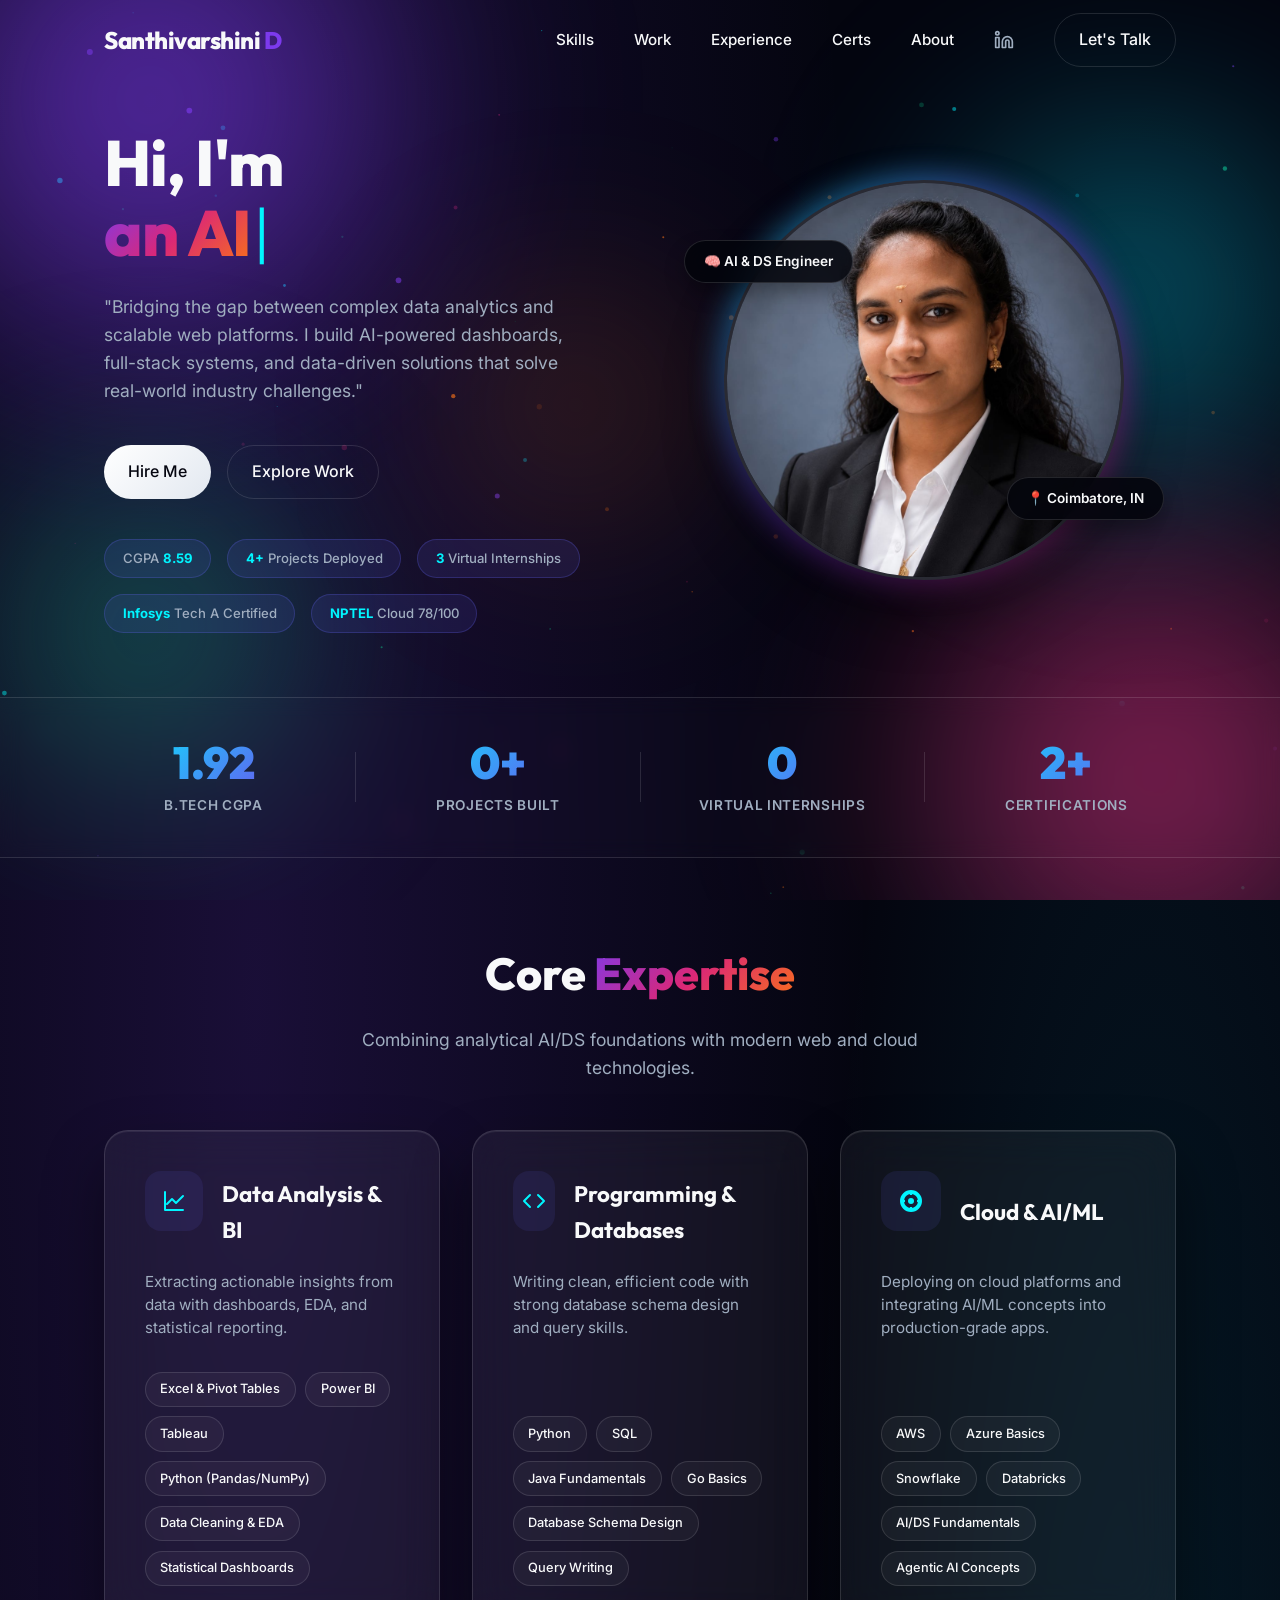
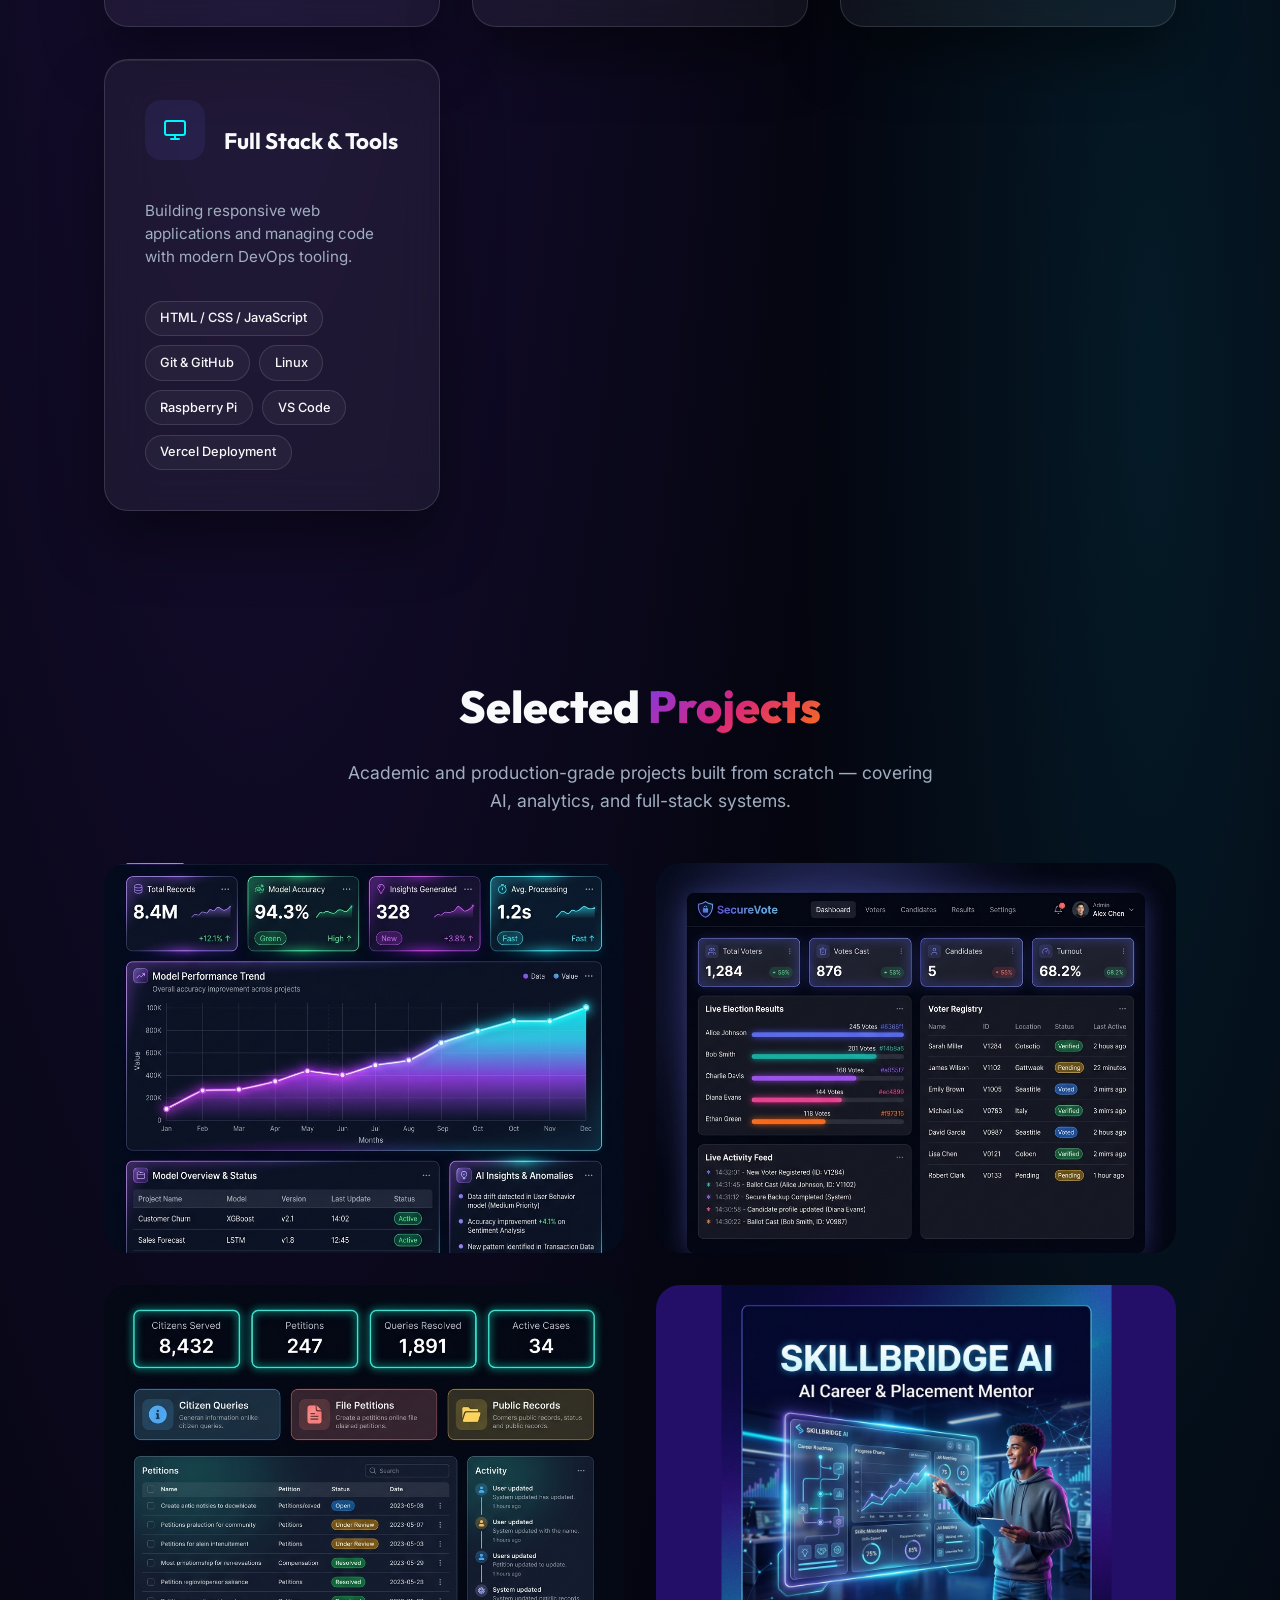
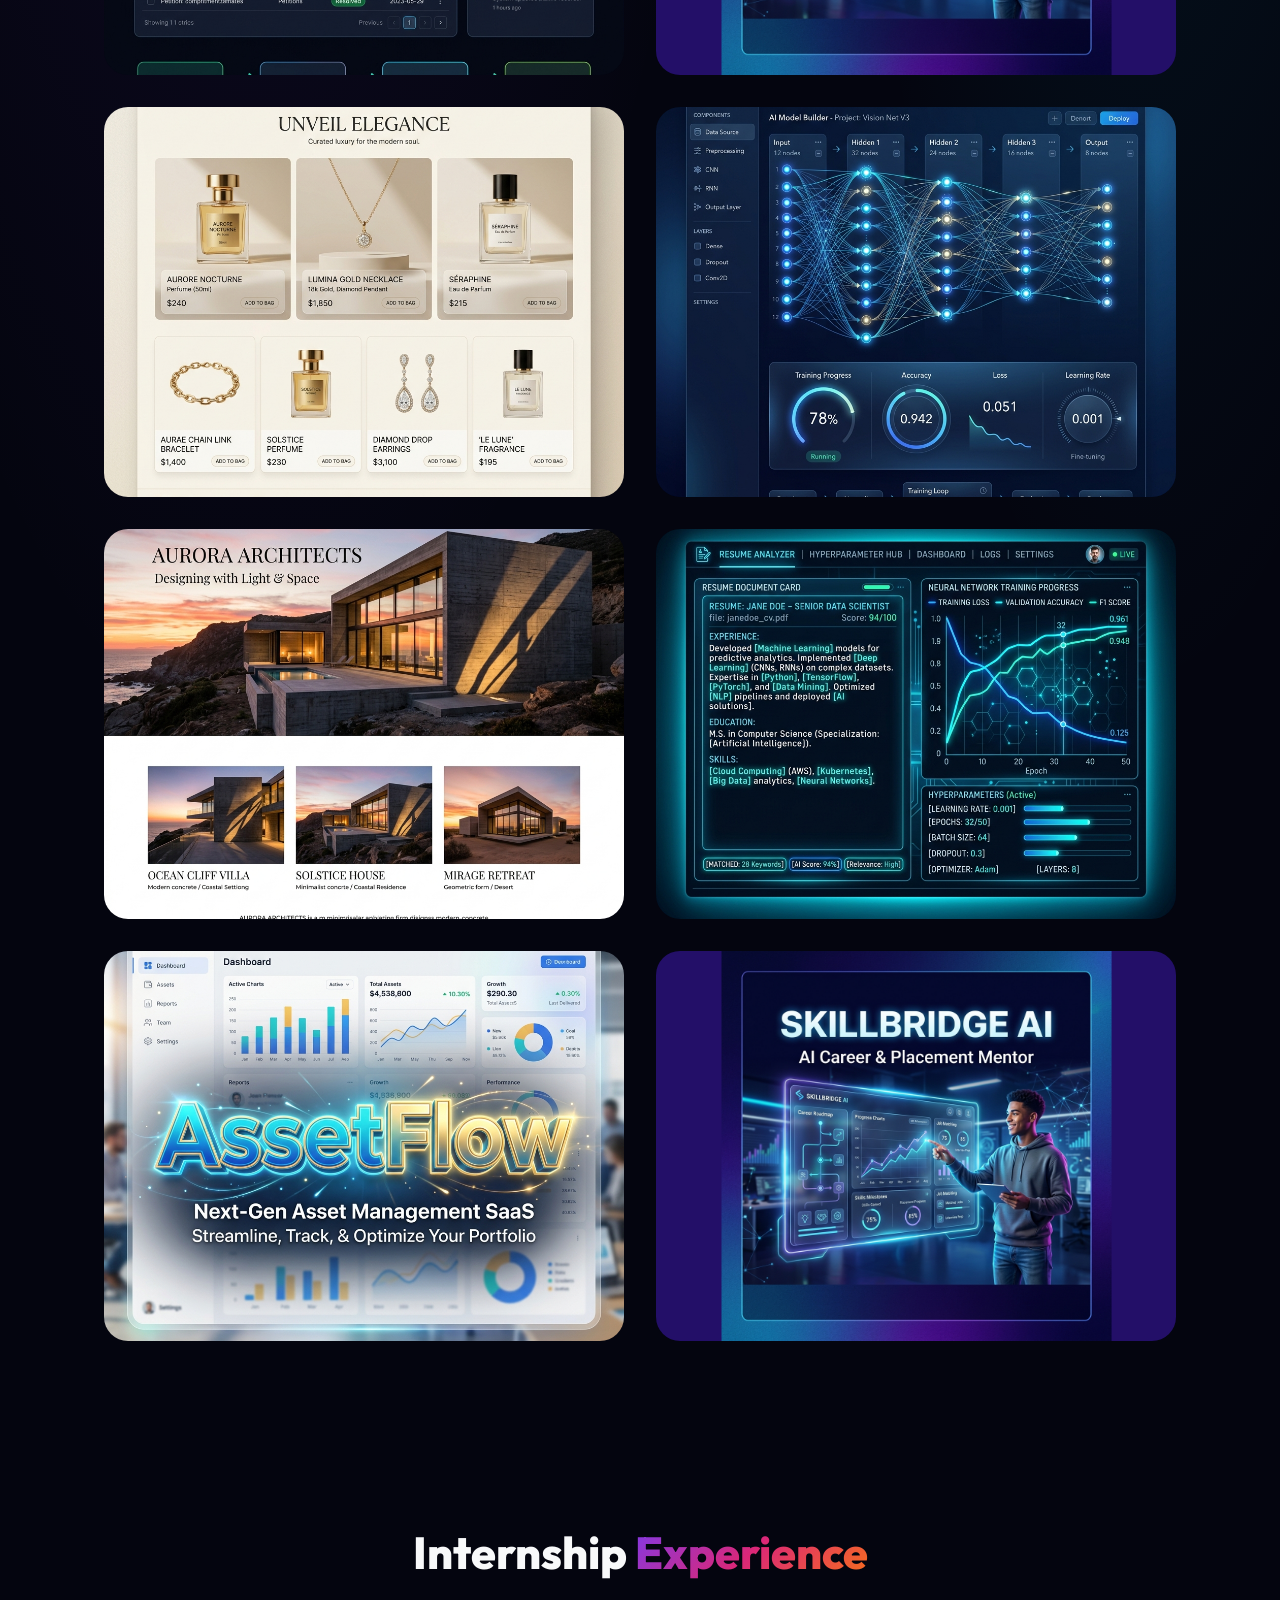
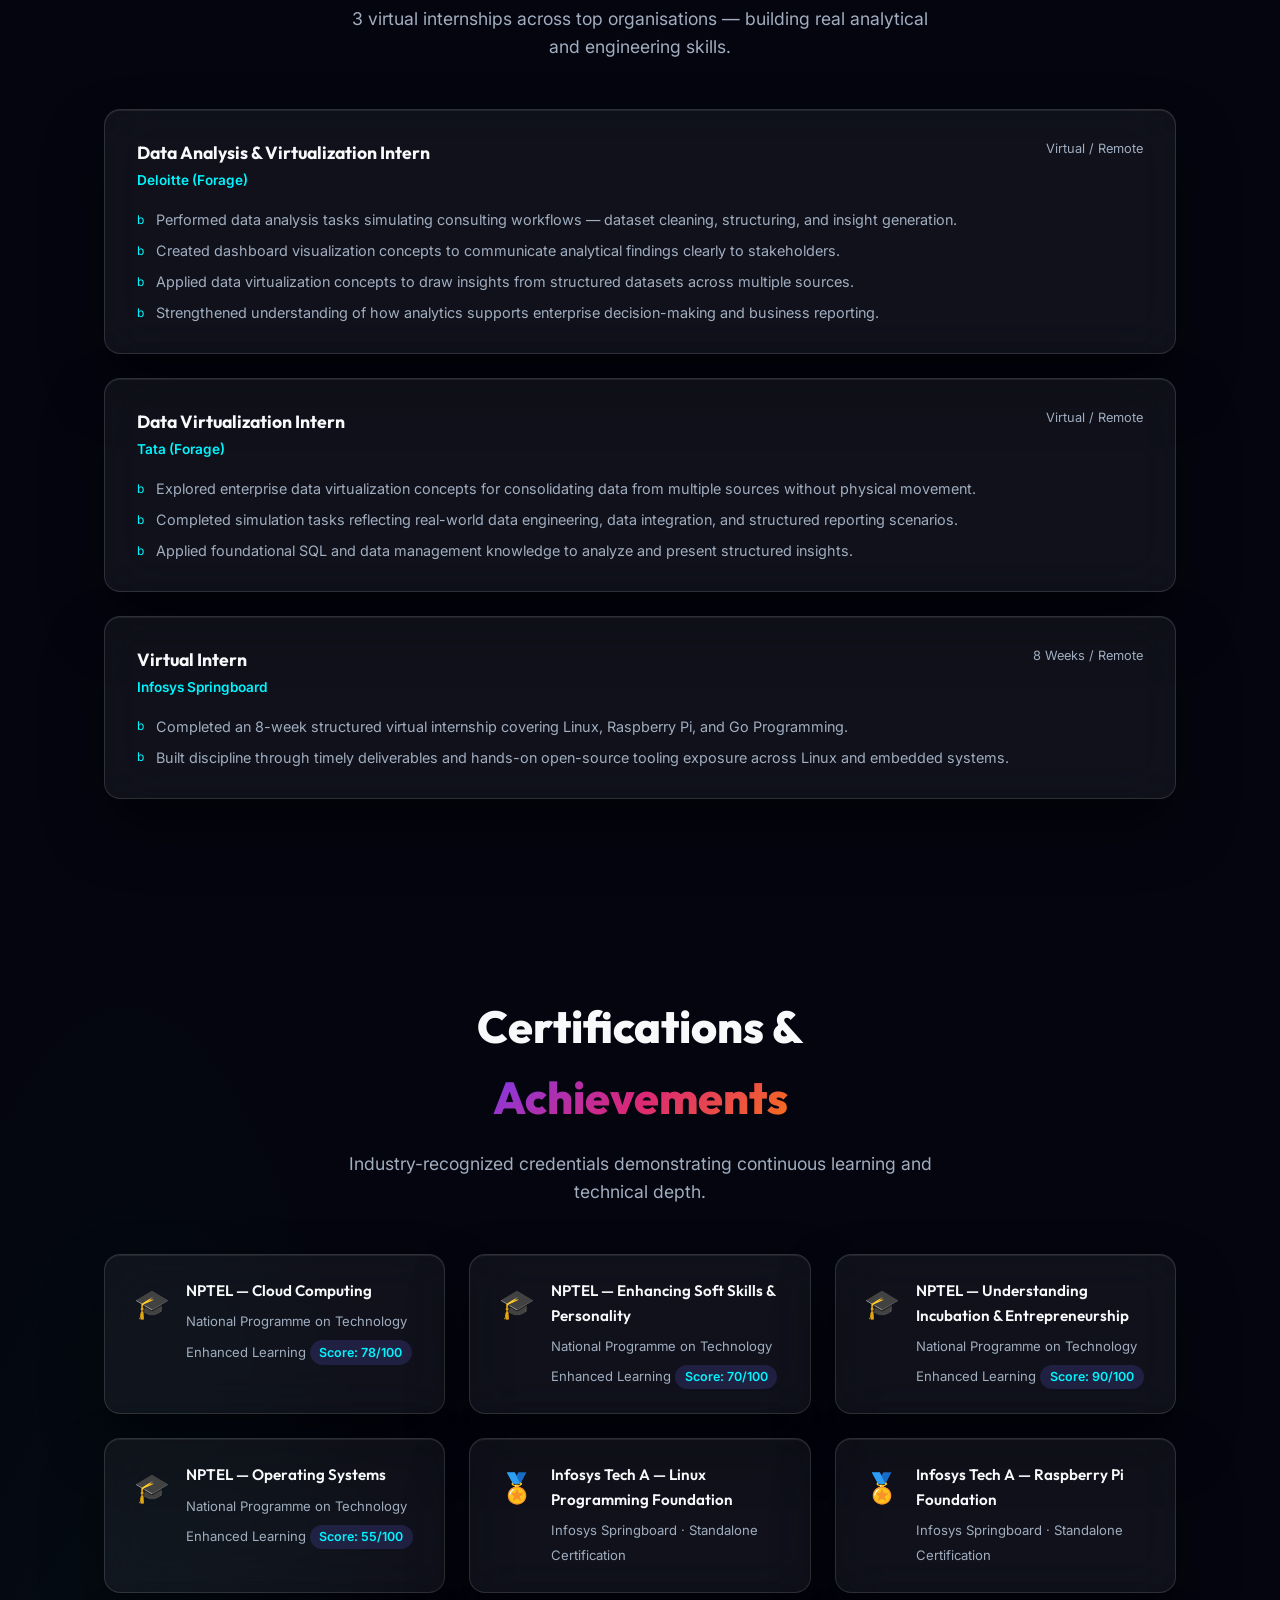
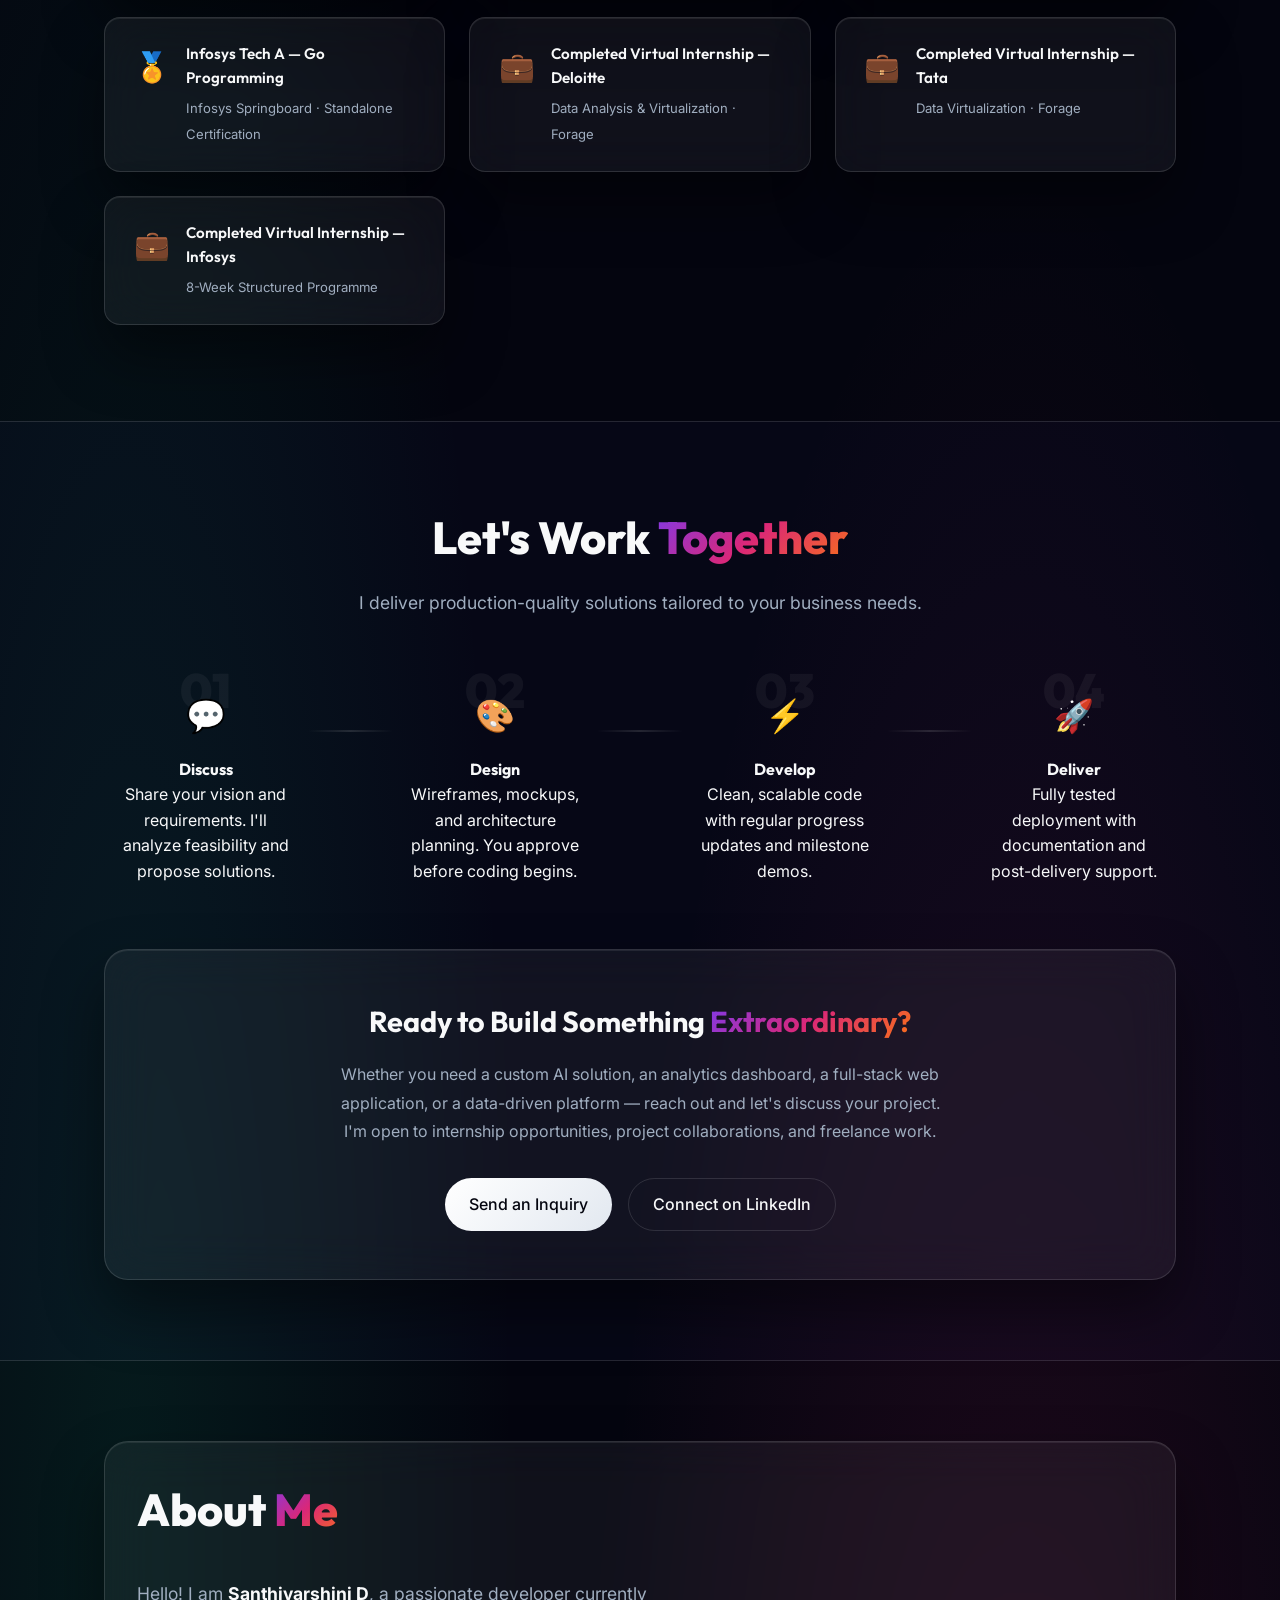
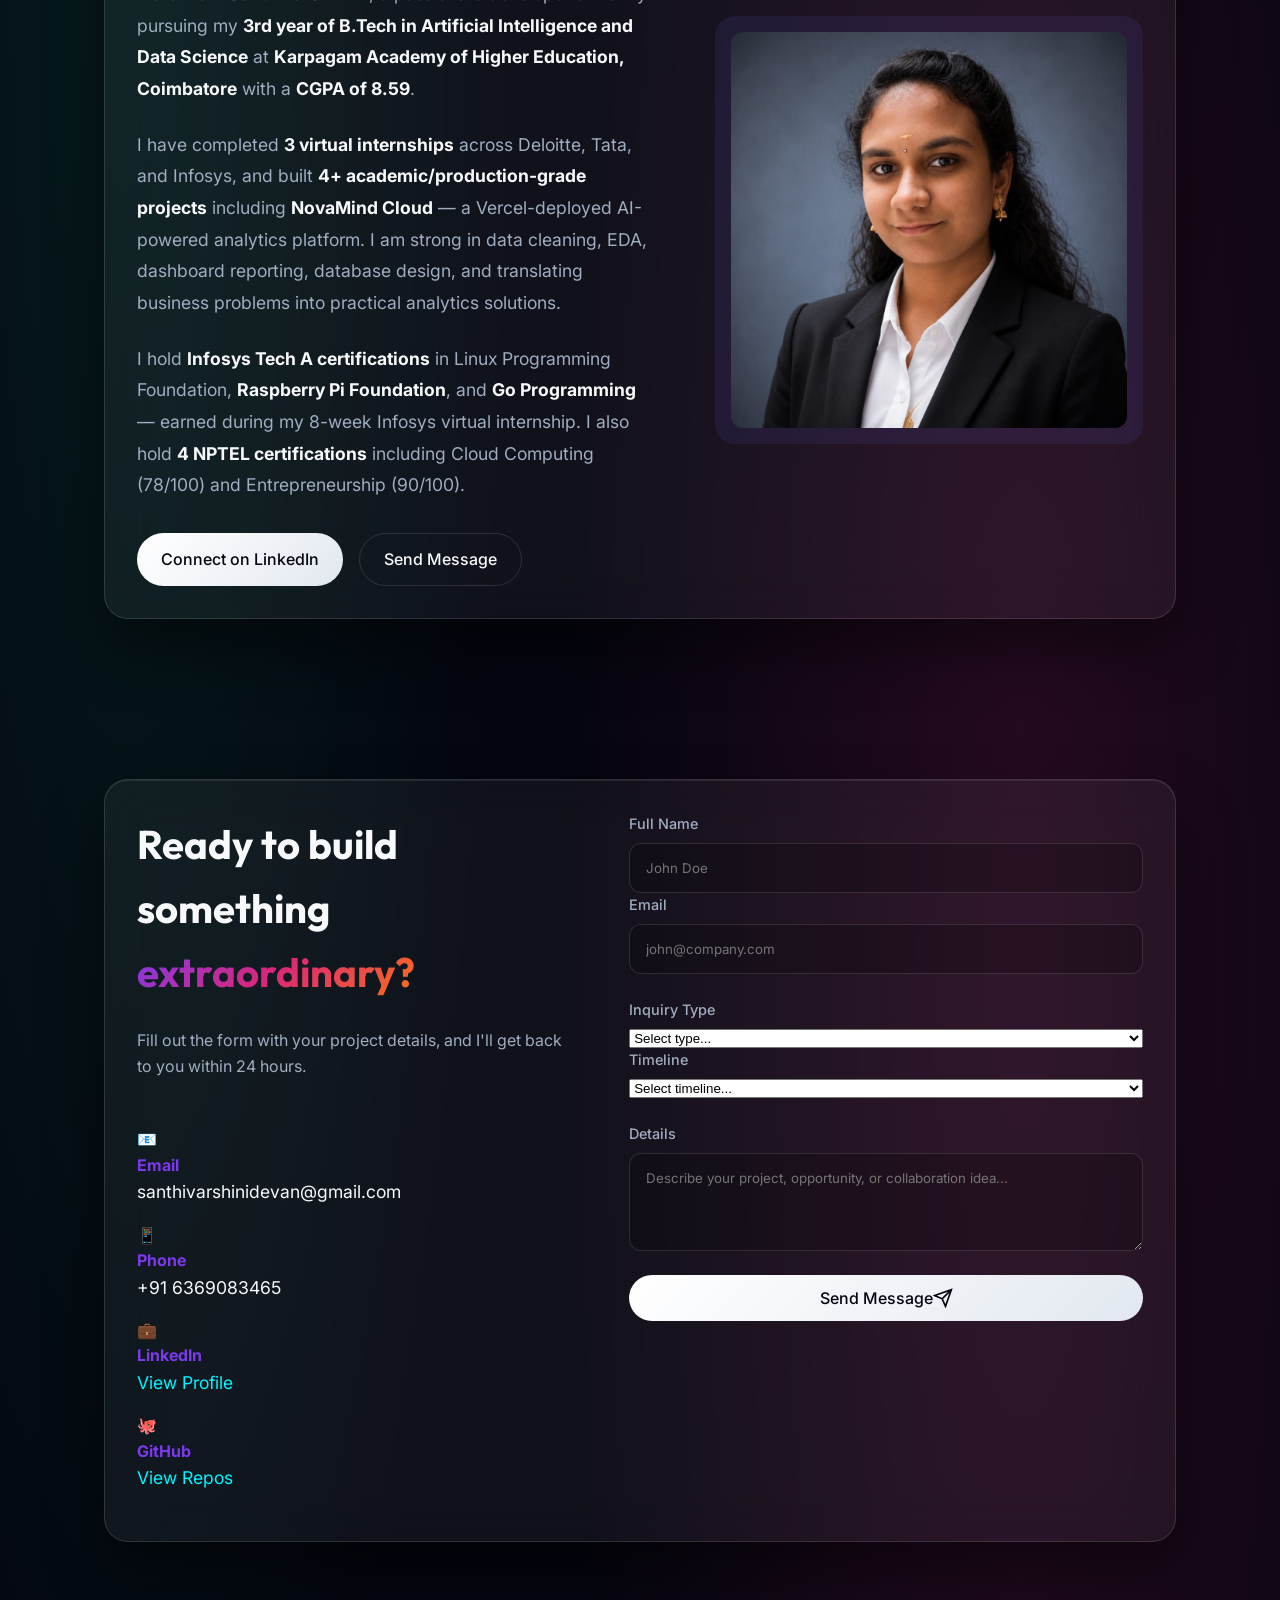
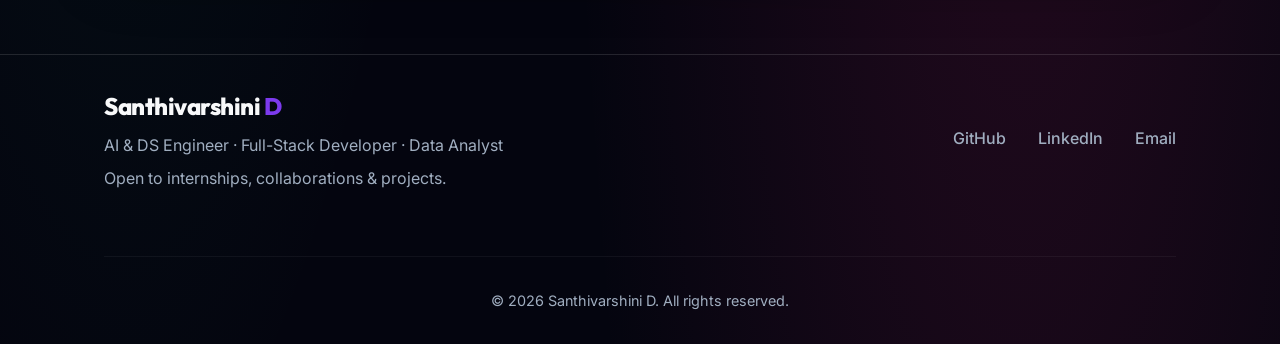
==== commit cc9c7cf6: "Update profile avatar to new PNG version" ====
--- a/index.html
+++ b/index.html
@@ -12,13 +12,13 @@
     <meta property="og:url" content="https://portfolio-eight-sepia-17.vercel.app/">
     <meta property="og:title" content="Santhivarshini D | AI & Data Science Engineer">
     <meta property="og:description" content="3rd-year B.Tech AI & DS student with hands-on experience in Python, SQL, Power BI, Tableau, AWS, and full-stack development. NovaMind Cloud creator.">
-    <meta property="og:image" content="https://dsv2007.github.io/portfolio/profile_avatar.jpg?v=2">
+    <meta property="og:image" content="https://dsv2007.github.io/portfolio/profile_avatar.png?v=3">
     
     <!-- Twitter Card -->
     <meta name="twitter:card" content="summary_large_image">
     <meta name="twitter:title" content="Santhivarshini D | AI & Data Science Engineer">
     <meta name="twitter:description" content="AI/ML solutions, data dashboards, and full-stack web apps.">
-    <meta name="twitter:image" content="https://dsv2007.github.io/portfolio/profile_avatar.jpg?v=2">
+    <meta name="twitter:image" content="https://dsv2007.github.io/portfolio/profile_avatar.png?v=3">
     
     <!-- Canonical -->
     <link rel="canonical" href="https://portfolio-eight-sepia-17.vercel.app/">
@@ -32,7 +32,7 @@
         "@type": "Person",
         "name": "Santhivarshini D",
         "url": "https://portfolio-eight-sepia-17.vercel.app/",
-        "image": "https://dsv2007.github.io/portfolio/profile_avatar.jpg?v=2",
+        "image": "https://dsv2007.github.io/portfolio/profile_avatar.png?v=3",
         "jobTitle": "AI & Data Science Engineer",
         "alumniOf": {
             "@type": "EducationalOrganization",
@@ -173,7 +173,7 @@
                 <div class="profile-card-wrapper">
                     <div class="profile-glow-ring"></div>
                     <div class="glass-card profile-card">
-                        <img src="profile_avatar.jpg?v=2" alt="Santhivarshini D" class="profile-img">
+                        <img src="profile_avatar.png?v=3" alt="Santhivarshini D" class="profile-img">
                     </div>
                     <div class="floating-badge badge-top">
                         <span>&#x1F9E0; AI &amp; DS Engineer</span>
@@ -636,7 +636,7 @@
                     </div>
                 </div>
                 <div class="about-image">
-                    <img src="profile_avatar.jpg?v=2" alt="Santhivarshini D" loading="lazy">
+                    <img src="profile_avatar.png?v=3" alt="Santhivarshini D" loading="lazy">
                 </div>
             </div>
         </div>
